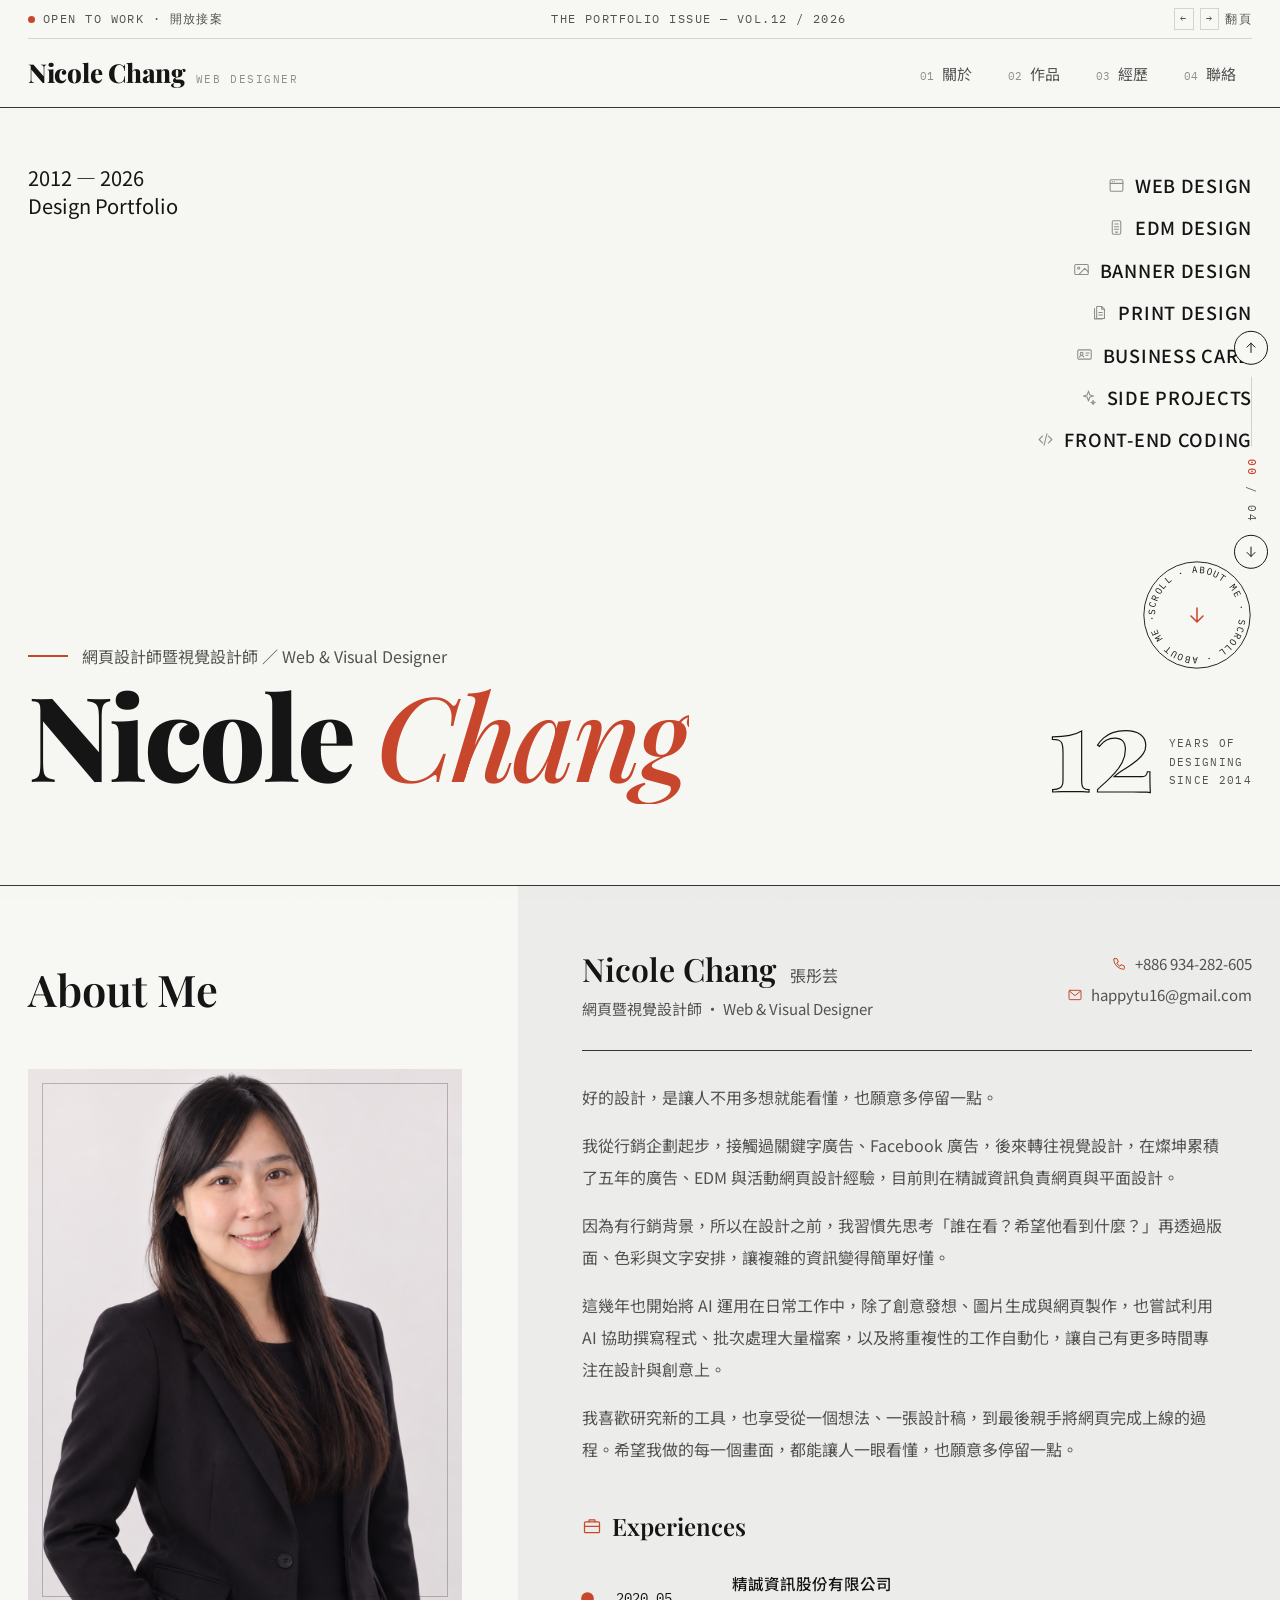
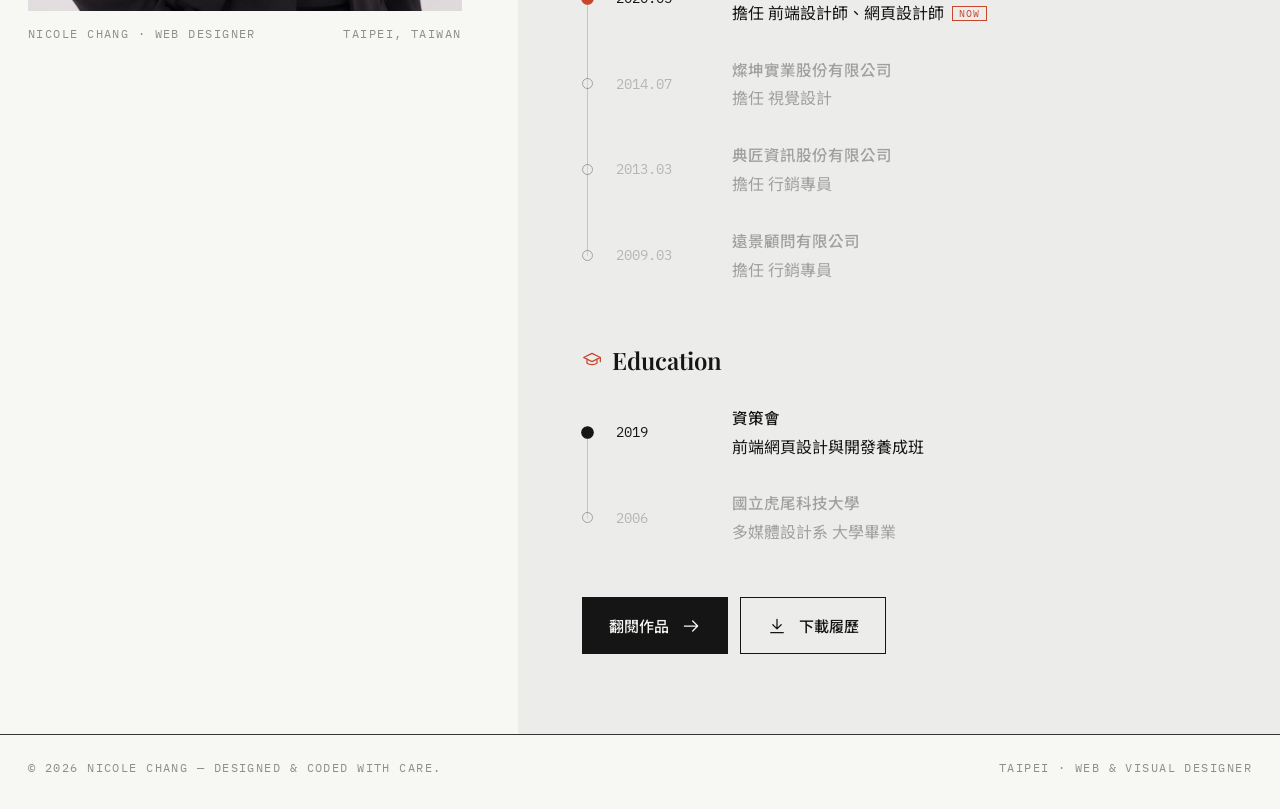
==== index.html @ eb426aa0 "新增露營用品與親子露營活動 Banner 系列（多尺寸展示） - 列表卡片並排展示兩個 970×250 代表排版 - 詳細頁依系列列出 970×250、640×360、300×250、320×50 G" ====
<!DOCTYPE html>
<html lang="zh-Hant">
<head>
<meta charset="UTF-8">
<script>
/* 在 LINE 內建瀏覽器開啟時，改用手機預設瀏覽器開啟 */
(function () {
  if (/\bLine\//i.test(navigator.userAgent) && !/[?&]openExternalBrowser=1/.test(location.search)) {
    var u = new URL(location.href);
    u.searchParams.set('openExternalBrowser', '1');
    location.replace(u.toString());
  }
})();
</script>
<meta name="viewport" content="width=device-width, initial-scale=1">
<title>Nicole Chang｜網頁設計師作品集</title>
<meta name="description" content="Nicole Chang 網頁設計師作品集：網站設計、一頁式 EDM、Banner 設計。">
<link rel="preconnect" href="https://fonts.googleapis.com">
<link rel="preconnect" href="https://fonts.gstatic.com" crossorigin>
<link href="https://fonts.googleapis.com/css2?family=Noto+Sans+TC:wght@300;400;500;700&family=Noto+Serif+TC:wght@400;600;900&family=Playfair+Display:ital,wght@0,600;0,800;1,500&family=IBM+Plex+Mono:wght@400;500&display=swap" rel="stylesheet">
<link rel="stylesheet" href="css/style.css">
</head>
<body class="guide-off"><!-- 導覽員暫時關閉：移除 guide-off 即可恢復 -->

<!-- ============ ICON SPRITE ============ -->
<svg width="0" height="0" style="position:absolute" aria-hidden="true">
  <symbol id="i-arrow" viewBox="0 0 24 24"><path d="M4 12h16M14 6l6 6-6 6"/></symbol>
  <symbol id="i-arrow-l" viewBox="0 0 24 24"><path d="M20 12H4M10 6l-6 6 6 6"/></symbol>
  <symbol id="i-arrow-ur" viewBox="0 0 24 24"><path d="M7 17L17 7M8 7h9v9"/></symbol>
  <symbol id="i-up" viewBox="0 0 24 24"><path d="M12 19V5M6 11l6-6 6 6"/></symbol>
  <symbol id="i-down" viewBox="0 0 24 24"><path d="M12 5v14M6 13l6 6 6-6"/></symbol>
  <symbol id="i-web" viewBox="0 0 24 24"><rect x="3" y="4" width="18" height="16" rx="1.5"/><path d="M3 9h18M6.5 6.5h.01M9 6.5h.01"/></symbol>
  <symbol id="i-edm" viewBox="0 0 24 24"><rect x="6" y="2.5" width="12" height="19" rx="2"/><path d="M9.5 7h5M9 11h6M9 14.5h6M10.5 18.5h3"/></symbol>
  <symbol id="i-banner" viewBox="0 0 24 24"><rect x="2.5" y="5" width="19" height="14" rx="1.5"/><circle cx="8" cy="10" r="1.6"/><path d="M21.5 15.5l-5-5-8 8.5"/></symbol>
  <symbol id="i-code" viewBox="0 0 24 24"><path d="M8 7l-5 5 5 5M16 7l5 5-5 5M14 4l-4 16"/></symbol>
  <symbol id="i-grid" viewBox="0 0 24 24"><rect x="3.5" y="3.5" width="7" height="7"/><rect x="13.5" y="3.5" width="7" height="7"/><rect x="3.5" y="13.5" width="7" height="7"/><rect x="13.5" y="13.5" width="7" height="7"/></symbol>
  <symbol id="i-chat" viewBox="0 0 24 24"><path d="M4 5h16v11H9l-5 4z"/><path d="M8 9.5h8M8 12.5h5"/></symbol>
  <symbol id="i-print" viewBox="0 0 24 24"><path d="M8 3.5h7l4 4v13H8z"/><path d="M15 3.5v4h4M11 12h5M11 15.5h5M5 6.5v14.5h11"/></symbol>
  <symbol id="i-layout" viewBox="0 0 24 24"><rect x="3.5" y="3.5" width="17" height="17"/><path d="M3.5 9h17M9.5 9v11.5"/></symbol>
  <symbol id="i-pen" viewBox="0 0 24 24"><path d="M12 20l7.5-7.5-8-8L4 12l-1 8z"/><path d="M3 21l6-6"/><circle cx="10.5" cy="13.5" r="1.5"/></symbol>
  <symbol id="i-launch" viewBox="0 0 24 24"><path d="M5 19l4-1 9.5-9.5a3 3 0 00-4-4L5 14z"/><path d="M13 6.5l4.5 4.5M5 14l5 5"/></symbol>
  <symbol id="i-mail" viewBox="0 0 24 24"><rect x="3" y="5" width="18" height="14" rx="1.5"/><path d="M3.5 6l8.5 7 8.5-7"/></symbol>
  <symbol id="i-phone" viewBox="0 0 24 24"><path d="M5 4h4l2 5-2.5 1.5a11 11 0 005 5L15 13l5 2v4a1 1 0 01-1 1A16 16 0 014 5a1 1 0 011-1z"/></symbol>
  <symbol id="i-link" viewBox="0 0 24 24"><path d="M10 14a4.5 4.5 0 006.4 0l3-3a4.5 4.5 0 00-6.4-6.4l-1 1"/><path d="M14 10a4.5 4.5 0 00-6.4 0l-3 3a4.5 4.5 0 006.4 6.4l1-1"/></symbol>
  <symbol id="i-download" viewBox="0 0 24 24"><path d="M12 4v11M7 10.5l5 5 5-5M4.5 20h15"/></symbol>
  <symbol id="i-copy" viewBox="0 0 24 24"><rect x="8.5" y="8.5" width="11.5" height="11.5" rx="1"/><path d="M15.5 8.5V4H4v11.5h4.5"/></symbol>
  <symbol id="i-cap" viewBox="0 0 24 24"><path d="M2 9l10-5 10 5-10 5z"/><path d="M6 11v5c3 2.2 9 2.2 12 0v-5M22 9v5"/></symbol>
  <symbol id="i-award" viewBox="0 0 24 24"><circle cx="12" cy="9" r="5.5"/><path d="M8.5 13.5L7 21l5-2.5 5 2.5-1.5-7.5"/></symbol>
  <symbol id="i-brief" viewBox="0 0 24 24"><rect x="3" y="7" width="18" height="13" rx="1.5"/><path d="M8.5 7V4.5h7V7M3 12.5h18"/></symbol>
  <symbol id="i-pin" viewBox="0 0 24 24"><path d="M12 21s-7-6.2-7-11.5a7 7 0 0114 0C19 14.8 12 21 12 21z"/><circle cx="12" cy="9.5" r="2.5"/></symbol>
  <symbol id="i-user" viewBox="0 0 24 24"><circle cx="12" cy="8" r="4"/><path d="M4 21c0-4.4 3.6-7 8-7s8 2.6 8 7"/></symbol>
  <symbol id="i-book" viewBox="0 0 24 24"><path d="M3 5.5c3-1.5 6-1.5 9 .5 3-2 6-2 9-.5V19c-3-1.5-6-1.5-9 .5-3-2-6-2-9-.5z"/><path d="M12 6v13.5"/></symbol>
  <symbol id="i-camera" viewBox="0 0 24 24"><path d="M3 8h4l2-3h6l2 3h4v11H3z"/><circle cx="12" cy="13" r="3.5"/></symbol>
  <symbol id="i-target" viewBox="0 0 24 24"><circle cx="12" cy="12" r="8.5"/><circle cx="12" cy="12" r="4.5"/><circle cx="12" cy="12" r=".8"/></symbol>
  <symbol id="i-chart" viewBox="0 0 24 24"><path d="M4 20h16M7 16v-4M11.5 16V8M16 16v-6.5M19.5 5l-4 3.5-3-2L7 10"/></symbol>
  <symbol id="i-clock" viewBox="0 0 24 24"><circle cx="12" cy="12" r="8.5"/><path d="M12 7.5V12l3 2"/></symbol>
  <symbol id="i-tool" viewBox="0 0 24 24"><path d="M14.5 6.5a4 4 0 005 5L13 18l-3-3 6.5-6.5zM10 15l-5.5 5.5M7.5 12.5l-3-3 2-2 3 3"/></symbol>
  <symbol id="i-sparkle" viewBox="0 0 24 24"><path d="M12 3l1.8 5.4L19 10l-5.2 1.6L12 17l-1.8-5.4L5 10l5.2-1.6zM18.5 16l.8 2.2 2.2.8-2.2.8-.8 2.2-.8-2.2-2.2-.8 2.2-.8z"/></symbol>
  <symbol id="i-flow" viewBox="0 0 24 24"><rect x="2.5" y="4" width="6" height="5" rx="1"/><rect x="15.5" y="4" width="6" height="5" rx="1"/><rect x="9" y="15" width="6" height="5" rx="1"/><path d="M8.5 6.5h7M18.5 9v3.5H12V15M5.5 9v3.5H12"/></symbol>
  <symbol id="i-menu" viewBox="0 0 24 24"><path d="M4 8h16M4 16h16"/></symbol>
  <symbol id="i-card" viewBox="0 0 24 24"><rect x="2.5" y="5.5" width="19" height="13" rx="1.5"/><circle cx="8" cy="11" r="2"/><path d="M5 15.5c.6-1.4 1.7-2 3-2s2.4.6 3 2M14 10h4.5M14 13h3"/></symbol>
  <symbol id="i-hand" viewBox="0 0 24 24"><path d="M18 11V10a2 2 0 00-4 0M14 10V9a2 2 0 00-4 0v1M10 9.5V4a2 2 0 00-4 0v10M18 11a2 2 0 114 0v3a8 8 0 01-8 8h-2c-2.8 0-4.5-.86-6-2.34l-3.6-3.6a2 2 0 012.83-2.82L7 15"/></symbol>
  <symbol id="i-close" viewBox="0 0 24 24"><path d="M6 6l12 12M18 6L6 18"/></symbol>
  <symbol id="i-check" viewBox="0 0 24 24"><path d="M5 12.5l4.5 4.5L19 7.5"/></symbol>
  <symbol id="i-home" viewBox="0 0 24 24"><path d="M4 11l8-6.5 8 6.5V20h-5.5v-5h-5v5H4z"/></symbol>
  <symbol id="i-people" viewBox="0 0 24 24"><circle cx="9" cy="8.5" r="3.5"/><path d="M2.5 20c0-3.6 2.9-6 6.5-6s6.5 2.4 6.5 6M15.5 5.2a3.5 3.5 0 010 6.6M17.5 14.3c2.3.6 4 2.6 4 5.7"/></symbol>
</svg>

<!-- ============ MASTHEAD ============ -->
<header class="mast">
  <div class="container">
    <div class="mast-top mono">
      <span class="status"><i></i>Open to work · 開放接案</span>
      <span class="hide-m">The Portfolio Issue — Vol.12 / 2026</span>
      <span class="kbd-hint hide-m"><kbd>←</kbd><kbd>→</kbd> 翻頁</span>
    </div>
    <div class="mast-main">
      <a href="#home" class="brand">Nicole Chang <small>WEB DESIGNER</small></a>
      <nav class="nav" id="nav">
        <a href="#about" data-p="about"><b>01</b>關於</a>
        <a href="#works" data-p="works"><b>02</b>作品</a>
        <a href="#experience" data-p="experience"><b>03</b>經歷</a>
        <a href="#contact" data-p="contact"><b>04</b>聯絡</a>
        <span class="bar" id="navBar"></span>
      </nav>
      <button class="menu-btn mono" id="menuBtn"><svg class="ic"><use href="#i-menu"/></svg>Menu</button>
    </div>
  </div>
</header>

<main>
<!-- ================= HOME / COVER ================= -->
<section class="page" data-page="home">
  <div class="container">
    <div class="hm-top">
      <div class="rv">
        <p class="hm-year">2012 — 2026<br>Design Portfolio</p>
      </div>
      <ul class="hm-disc rv">
        <li><a href="#works" data-filter="web"><svg class="ic"><use href="#i-web"/></svg>Web Design</a></li>
        <li><a href="#works" data-filter="edm"><svg class="ic"><use href="#i-edm"/></svg>EDM Design</a></li>
        <li><a href="#works" data-filter="banner"><svg class="ic"><use href="#i-banner"/></svg>Banner Design</a></li>
        <li><a href="#works" data-filter="print"><svg class="ic"><use href="#i-print"/></svg>Print Design</a></li>
        <li><a href="#works" data-filter="card"><svg class="ic"><use href="#i-card"/></svg>Business Card</a></li>
        <li><a href="#works" data-filter="other"><svg class="ic"><use href="#i-sparkle"/></svg>Side Projects</a></li>
        <li><a href="#works" data-filter="web"><svg class="ic"><use href="#i-code"/></svg>Front-end Coding</a></li>
      </ul>
    </div>

    <div class="hm-title hc-main">
      <div>
        <p class="hc-eye rv">網頁設計師暨視覺設計師 ／ Web &amp; Visual Designer</p>
        <h1 class="hc-name" aria-label="Nicole Chang"><span class="w"><span class="ch">N</span><span class="ch">i</span><span class="ch">c</span><span class="ch">o</span><span class="ch">l</span><span class="ch">e</span></span><span class="w"><em class="ch">Chang</em></span></h1>
      </div>
      <div class="hc-side">
        <div class="stamp hm-stamp" aria-hidden="true">
          <svg viewBox="0 0 120 120"><defs><path id="circ" d="M60 60m-46 0a46 46 0 1 1 92 0a46 46 0 1 1-92 0"/></defs>
            <circle cx="60" cy="60" r="58" fill="#f7f7f4" stroke="#151515" stroke-width="1"/>
            <text font-family="IBM Plex Mono" font-size="10.2" fill="#151515"><textPath href="#circ" textLength="288" lengthAdjust="spacing">SCROLL · ABOUT ME · SCROLL · ABOUT ME · </textPath></text></svg>
          <div class="core"><svg class="ic" style="width:24px;height:24px"><use href="#i-down"/></svg></div>
        </div>
        <div class="hc-num rv"><b>12</b><span>Years of<br>designing<br>since 2014</span></div>
      </div>
    </div>
  </div>

  <div class="hm-split">
    <div class="container hm-grid">
      <div class="hm-left">
        <h2 class="hm-h rv">About Me</h2>
        <figure class="hm-photo rv">
          <div class="portrait-frame">
            <img src="images/NicoleChang.png" alt="Nicole Chang 張彤芸 個人照">
          </div>
          <figcaption class="caption"><span class="mono">Nicole Chang · Web Designer</span><span class="mono">Taipei, Taiwan</span></figcaption>
        </figure>
      </div>

      <div class="hm-panel">
        <div class="hm-id rv">
          <div><h3>Nicole Chang <span>張彤芸</span></h3><p>網頁暨視覺設計師 · Web &amp; Visual Designer</p></div>
          <div class="hm-contact">
            <span><svg class="ic"><use href="#i-phone"/></svg>+886 934-282-605</span>
            <a href="mailto:happytu16@gmail.com?subject=%E3%80%90%E4%BD%9C%E5%93%81%E9%9B%86%E4%BE%86%E4%BF%A1%E3%80%91%E6%83%B3%E8%88%87%20Nicole%20%E8%81%8A%E8%81%8A%E5%90%88%E4%BD%9C%EF%BC%8F%E8%81%B7%E7%BC%BA%E6%A9%9F%E6%9C%83&body=Nicole%20%E6%82%A8%E5%A5%BD%EF%BC%9A%0A%0A%E6%88%91%E5%9C%A8%E6%82%A8%E7%9A%84%E4%BD%9C%E5%93%81%E9%9B%86%E7%B6%B2%E7%AB%99%E7%9C%8B%E5%88%B0%E6%82%A8%E7%9A%84%E4%BD%9C%E5%93%81%EF%BC%8C%E6%83%B3%E9%80%B2%E4%B8%80%E6%AD%A5%E8%88%87%E6%82%A8%E8%81%8A%E8%81%8A%E3%80%82%0A%0A%E3%83%BB%E5%85%AC%E5%8F%B8%EF%BC%8F%E5%96%AE%E4%BD%8D%EF%BC%9A%0A%E3%83%BB%E8%81%AF%E7%B5%A1%E4%BA%BA%EF%BC%9A%0A%E3%83%BB%E8%81%B7%E7%BC%BA%E6%88%96%E5%90%88%E4%BD%9C%E5%85%A7%E5%AE%B9%EF%BC%9A%0A%E3%83%BB%E6%96%B9%E4%BE%BF%E8%81%AF%E7%B9%AB%E7%9A%84%E6%99%82%E9%96%93%E8%88%87%E6%96%B9%E5%BC%8F%EF%BC%9A%0A%0A%E6%9C%9F%E5%BE%85%E6%82%A8%E7%9A%84%E5%9B%9E%E8%A6%86%EF%BC%8C%E8%AC%9D%E8%AC%9D%EF%BC%81"><svg class="ic"><use href="#i-mail"/></svg>happytu16@gmail.com</a>
          </div>
        </div>

        <div class="hm-intro rv">
          <p>好的設計，是讓人不用多想就能看懂，也願意多停留一點。</p>
          <p>我從行銷企劃起步，接觸過關鍵字廣告、Facebook 廣告，後來轉往視覺設計，在燦坤累積了五年的廣告、EDM 與活動網頁設計經驗，目前則在精誠資訊負責網頁與平面設計。</p>
          <p>因為有行銷背景，所以在設計之前，我習慣先思考「誰在看？希望他看到什麼？」再透過版面、色彩與文字安排，讓複雜的資訊變得簡單好懂。</p>
          <p>這幾年也開始將 AI 運用在日常工作中，除了創意發想、圖片生成與網頁製作，也嘗試利用 AI 協助撰寫程式、批次處理大量檔案，以及將重複性的工作自動化，讓自己有更多時間專注在設計與創意上。</p>
          <p>我喜歡研究新的工具，也享受從一個想法、一張設計稿，到最後親手將網頁完成上線的過程。希望我做的每一個畫面，都能讓人一眼看懂，也願意多停留一點。</p>
        </div>

        <div class="hm-exp rv">
          <h4><svg class="ic"><use href="#i-brief"/></svg>Experiences</h4>
          <div class="hm-tl"><i class="fill"></i>
          <a href="#experience" class="hm-row"><span class="dot now"></span><span class="y">2020.05</span><span><b>精誠資訊股份有限公司</b>擔任 前端設計師、網頁設計師<em class="nowtag">NOW</em></span><svg class="ic"><use href="#i-arrow"/></svg></a>
          <a href="#experience" class="hm-row"><span class="dot"></span><span class="y">2014.07</span><span><b>燦坤實業股份有限公司</b>擔任 視覺設計</span><svg class="ic"><use href="#i-arrow"/></svg></a>
          <a href="#experience" class="hm-row"><span class="dot"></span><span class="y">2013.03</span><span><b>典匠資訊股份有限公司</b>擔任 行銷專員</span><svg class="ic"><use href="#i-arrow"/></svg></a>
          <a href="#experience" class="hm-row"><span class="dot"></span><span class="y">2009.03</span><span><b>遠景顧問有限公司</b>擔任 行銷專員</span><svg class="ic"><use href="#i-arrow"/></svg></a>
        </div>
        </div>

        <div class="hm-exp rv">
          <h4><svg class="ic"><use href="#i-cap"/></svg>Education</h4>
          <div class="hm-tl"><i class="fill"></i>
          <a href="#experience" class="hm-row"><span class="dot"></span><span class="y">2019</span><span><b>資策會</b>前端網頁設計與開發養成班</span><svg class="ic"><use href="#i-arrow"/></svg></a>
          <a href="#experience" class="hm-row"><span class="dot"></span><span class="y">2006</span><span><b>國立虎尾科技大學</b>多媒體設計系 大學畢業</span><svg class="ic"><use href="#i-arrow"/></svg></a>
        </div>
        </div>

        <div class="cover-cta rv">
          <a href="#works" class="btn btn-dark">翻閱作品 <svg class="ic"><use href="#i-arrow"/></svg></a>
          <a class="btn btn-line" href="files/NicoleChang-Resume.pdf" download="NicoleChang-Resume.pdf"><svg class="ic"><use href="#i-download"/></svg>下載履歷</a>
          <button class="btn btn-line" data-guide="jd"><svg class="ic"><use href="#i-target"/></svg>貼上職缺，看適不適合</button>
        </div>
      </div>
    </div>
  </div>
</section>

<!-- ================= 02 ABOUT ================= -->
<section class="page" data-page="about">
  <div class="container">
    <div class="p-head rv">
      <div class="p-num">01</div>
      <h2 class="p-title"><small>About · 關於我</small>美感與邏輯，<br>缺一不可。</h2>
      <p class="p-desc">從平面美術、電商視覺到 B2B 網頁設計，我一直在練習同一件事：讓設計為目標服務。</p>
    </div>

    <div class="about-top">
      <blockquote class="pull rv">好的設計不只好看，更要讓使用者在三秒內看懂重點，並且願意按下那顆按鈕。<cite>— Nicole 的設計原則</cite></blockquote>
      <div class="cols rv">
        <p>我目前專注於 <strong>B2B 教育訓練產業</strong>的數位行銷設計，長期負責資安認證、AI 應用與開發者課程的形象網站、一頁式 EDM 與廣告素材。</p>
        <p>這類內容資訊量大、專有名詞多。我的強項是<strong>把複雜資訊梳理成有層次的版面</strong>，再用克制、有目的的互動效果，讓頁面同時有專業感，也好讀。</p>
        <p>我有資策會前端培訓的背景，能用 <strong>HTML／CSS／JavaScript</strong> 直接做出可上線的 RWD 頁面。和工程師溝通時，我知道哪些設計做得出來，也知道怎麼做才省時間。</p>
        <p>工作之外，我喜歡逛書店翻雜誌、研究排版，也持續學習 AI 輔助設計工具，讓產出更快、更穩定。</p>
      </div>
    </div>

    <!-- 數字介紹：暫時隱藏，有實際數字後拿掉 hidden 即可 -->
    <div class="stats rv" hidden>
      <div class="stat"><svg class="ic"><use href="#i-clock"/></svg><div class="num" data-count="12">0<sup>+</sup></div><p>年設計實戰經驗</p></div>
      <div class="stat"><svg class="ic"><use href="#i-web"/></svg><div class="num" data-count="120">0<sup>+</sup></div><p>網站與 EDM 上線專案</p></div>
      <div class="stat"><svg class="ic"><use href="#i-banner"/></svg><div class="num" data-count="800">0<sup>+</sup></div><p>廣告與社群 Banner</p></div>
      <div class="stat"><svg class="ic"><use href="#i-chart"/></svg><div class="num" data-count="35">0<sup>%</sup></div><p>EDM 改版平均點擊成長</p></div>
    </div>

    <div class="label mono rv">What I Do · 專長服務</div>
    <div class="svc-grid rv">
      <div class="svc"><div class="top"><span class="icbox"><svg class="ic"><use href="#i-web"/></svg></span><span class="mono" style="color:var(--ink-3)">01</span></div>
        <h3>網站設計</h3><p>企業形象網站、課程介紹頁、活動網站，兼顧品牌調性與使用體驗。</p><div class="tags">形象官網 / RWD / UI 規劃</div></div>
      <div class="svc"><div class="top"><span class="icbox"><svg class="ic"><use href="#i-edm"/></svg></span><span class="mono" style="color:var(--ink-3)">02</span></div>
        <h3>一頁式 EDM</h3><p>以轉換為目標的長版銷售頁，規劃資訊動線與 CTA，提升報名率。</p><div class="tags">Landing Page / 電子報 / A/B Test</div></div>
      <div class="svc"><div class="top"><span class="icbox"><svg class="ic"><use href="#i-banner"/></svg></span><span class="mono" style="color:var(--ink-3)">03</span></div>
        <h3>Banner 設計</h3><p>社群貼文、廣告投放、網站輪播，多尺寸延展仍保持視覺一致。</p><div class="tags">FB · IG / GDN / 多尺寸</div></div>
      <div class="svc"><div class="top"><span class="icbox"><svg class="ic"><use href="#i-code"/></svg></span><span class="mono" style="color:var(--ink-3)">04</span></div>
        <h3>前端切版與動效</h3><p>HTML／CSS／JS 切版，加入滾動動畫、SVG 動效等有目的的微互動。</p><div class="tags">HTML · CSS / JS / SVG</div></div>
    </div>

    <div class="sec">
      <div class="label mono rv">Workflow · 設計流程</div>
      <div class="process rv" id="process">
        <div class="step"><div class="dot"><svg class="ic"><use href="#i-chat"/></svg></div><span class="k">STEP 01</span><h4>需求訪談</h4><p>了解目標、受眾與 KPI，整理內容架構與素材清單。</p></div>
        <div class="step"><div class="dot"><svg class="ic"><use href="#i-layout"/></svg></div><span class="k">STEP 02</span><h4>架構與線稿</h4><p>規劃資訊層級與閱讀動線，以 Wireframe 確認方向。</p></div>
        <div class="step"><div class="dot"><svg class="ic"><use href="#i-pen"/></svg></div><span class="k">STEP 03</span><h4>視覺設計</h4><p>定義配色、字體與元件，完成高保真設計稿與動態提案。</p></div>
        <div class="step"><div class="dot"><svg class="ic"><use href="#i-launch"/></svg></div><span class="k">STEP 04</span><h4>切版上線</h4><p>RWD 切版與跨裝置測試，上線後追蹤成效、持續優化。</p></div>
      </div>
    </div>

    <a href="#works" class="next rv"><small class="mono">Next chapter <svg class="ic"><use href="#i-down"/></svg></small><div class="row"><b><span>02</span>精選作品</b><span class="circle"><svg class="ic"><use href="#i-arrow"/></svg></span></div></a>
  </div>
</section>

<!-- ================= 03 WORKS ================= -->
<section class="page" data-page="works">
  <div class="container">
    <div class="p-head rv">
      <div class="p-num">02</div>
      <h2 class="p-title"><small>Selected Works · 精選作品</small>每一頁，都有它要說的事。</h2>
      <p class="p-desc">點選作品查看專案背景、設計策略與成果。滑過縮圖可以預覽頁面捲動。</p>
    </div>
    <div class="filters rv" id="filters">
      <button class="on" data-f="all"><svg class="ic"><use href="#i-grid"/></svg>全部<sup></sup></button>
      <button data-f="web"><svg class="ic"><use href="#i-web"/></svg>網站設計<sup></sup></button>
      <button data-f="edm"><svg class="ic"><use href="#i-edm"/></svg>一頁式 EDM<sup></sup></button>
      <button data-f="banner"><svg class="ic"><use href="#i-banner"/></svg>Banner<sup></sup></button>
      <button data-f="print"><svg class="ic"><use href="#i-print"/></svg>平面設計<sup></sup></button>
      <button data-f="card"><svg class="ic"><use href="#i-card"/></svg>名片設計<sup></sup></button>
      <button data-f="ai"><svg class="ic"><use href="#i-flow"/></svg>AI 流程優化<sup></sup></button>
      <button data-f="other"><svg class="ic"><use href="#i-sparkle"/></svg>其他創作<sup></sup></button>
    </div>
    <div class="works" id="worksGrid"></div>
    <a href="#experience" class="next rv"><small class="mono">Next chapter <svg class="ic"><use href="#i-down"/></svg></small><div class="row"><b><span>03</span>經歷與技能</b><span class="circle"><svg class="ic"><use href="#i-arrow"/></svg></span></div></a>
  </div>
</section>

<!-- ================= WORK DETAIL ================= -->
<section class="page" data-page="work">
  <div class="container" id="detail"></div>
</section>

<!-- ================= 04 EXPERIENCE ================= -->
<section class="page" data-page="experience">
  <div class="container">
    <div class="p-head rv">
      <div class="p-num">03</div>
      <h2 class="p-title"><small>Experience · 經歷與技能</small>先懂行銷，再做設計。</h2>
      <p class="p-desc">從行銷企劃與視覺設計出發，累積網站設計、官網改版與前端維護經驗。除了把頁面做到上線，也持續處理網站功能、搜尋索引與弱掃修正，透過 AI 協作提升解題與維護效率。</p>
    </div>

    <div class="jobs">
      <article class="job rv">
        <div class="yr">2020<small>2020.05 — NOW</small></div>
        <div><h3>前端設計師、網頁設計師</h3><div class="co"><svg class="ic"><use href="#i-brief"/></svg>精誠資訊股份有限公司｜台北市松山區</div>
          <div class="tags"><span>官網改版</span><span>前端維護</span><span>弱掃修正</span><span>Search Console</span><span>AI 協作</span><span>視覺設計</span></div></div>
        <ul>
          <li>參與大型企業官網改版，將需求轉化為頁面設計、響應式切版與互動功能，配合測試與上線調整</li>
          <li>負責官網日常維護與前端問題排查，修正版面、互動與網站功能異常，持續改善使用體驗</li>
          <li>分析網站弱點掃描報告，針對前端函式庫與引用設定進行修正，統整共用資源，降低維護成本與已知資安風險</li>
          <li>運用 Google Search Console 追蹤檢索與索引問題，排查重新導向、canonical 與 robots 設定，修正後提交驗證，並維護 sitemap</li>
          <li>透過 AI 協作分析網站功能問題、撰寫與調整程式，並以人工測試驗證結果；將重複性維護工作整理為可重複執行的自動化流程</li>
          <li>製作資安認證、AI 應用等課程形象網站、一頁式 EDM、廣告 Banner 與印刷物，完成從視覺設計到前端切版上線的整合製作</li>
        </ul>
      </article>
      <article class="job rv">
        <div class="yr">2014<small>2014.07 — 2019.08</small></div>
        <div><h3>視覺設計</h3><div class="co"><svg class="ic"><use href="#i-brief"/></svg>燦坤實業股份有限公司｜台北市內湖區</div>
          <div class="tags"><span>廣告</span><span>EDM</span><span>活動網頁</span><span>團隊管理</span></div></div>
        <ul>
          <li>負責廣告與 EDM 設計</li>
          <li>規劃與設計一頁式活動網頁</li>
          <li>跨部門溝通，整合行銷與商品需求</li>
          <li>協助主管面試及管理新進設計人員</li>
        </ul>
      </article>
      <article class="job rv">
        <div class="yr">2013<small>2013.03 — 2014.03</small></div>
        <div><h3>行銷專員</h3><div class="co"><svg class="ic"><use href="#i-brief"/></svg>典匠資訊股份有限公司｜台北市大安區</div>
          <div class="tags"><span>網路商城</span><span>網站維護</span><span>行銷企劃</span></div></div>
        <ul>
          <li>網路商城管理、產品行銷規劃</li>
          <li>網站設計及管理維護</li>
          <li>活動企劃執行及後續成效追蹤</li>
          <li>參與 SBIR 專案，並負責設計文宣及一般行政事務</li>
        </ul>
      </article>
      <article class="job rv">
        <div class="yr">2009<small>2009.03 — 2012.09</small></div>
        <div><h3>行銷專員</h3><div class="co"><svg class="ic"><use href="#i-brief"/></svg>遠景顧問有限公司｜台北市中正區</div>
          <div class="tags"><span>廣告文案</span><span>EDM</span><span>影片剪輯</span><span>FB 廣告</span></div></div>
        <ul>
          <li>監控關鍵字成效、操作 Facebook 廣告</li>
          <li>聽取媒體簡報並負責溝通，與主管討論活動文宣</li>
          <li>設計 EDM 和手冊、剪輯影片</li>
          <li>維護網站及更新，提供客戶場地諮詢與服務</li>
        </ul>
      </article>
    </div>

    <div class="edu-grid sec">
      <div>
        <div class="label mono rv">Education · 學歷與進修</div>
        <div class="edu hl rv"><span class="icbox"><svg class="ic"><use href="#i-code"/></svg></span>
          <div><h4>資策會｜前端網頁設計與開發養成班</h4><div class="when">2019.09 — 2020.02</div>
          <p>系統學習 HTML5、CSS3、JavaScript、jQuery、RWD 與 Git，結訓專題完成一個完整的響應式電商網站。從此能把設計稿直接做成可上線的頁面。</p></div></div>
        <div class="edu rv"><span class="icbox"><svg class="ic"><use href="#i-cap"/></svg></span>
          <div><h4>國立虎尾科技大學｜多媒體設計系</h4><div class="when">2006.09 — 2008.06 · 大學畢業</div></div></div>
        <div class="edu rv"><span class="icbox"><svg class="ic"><use href="#i-award"/></svg></span>
          <div><h4>證照與持續學習</h4><div class="when">Certificates</div>
          <p>TQC 電腦繪圖概論與數位色彩配色。持續研究 AI 輔助設計工作流程。</p></div></div>
      </div>
      <div class="rv">
        <div class="label mono">Skills · 技能工具</div>
        <div id="skills"></div>
      </div>
    </div>

    <a href="#contact" class="next rv"><small class="mono">Next chapter <svg class="ic"><use href="#i-down"/></svg></small><div class="row"><b><span>04</span>聯絡合作</b><span class="circle"><svg class="ic"><use href="#i-arrow"/></svg></span></div></a>
  </div>
</section>

<!-- ================= 05 CONTACT ================= -->
<section class="page" data-page="contact">
  <div class="container">
    <div class="p-head rv">
      <div class="p-num">04</div>
      <h2 class="p-title"><small>Contact · 聯絡合作</small>下一頁，一起寫。</h2>
      <p class="p-desc">歡迎全職職缺、接案合作或設計交流，<br>通常 3 個工作天內回覆。</p>
    </div>
    <h3 class="contact-hero rv">有好的內容？<br>讓我把它設計得<em>更好看</em>。</h3>
    <div class="c-grid">
      <div class="rv">
        <div class="c-row"><span class="icbox"><svg class="ic"><use href="#i-mail"/></svg></span><div><small class="mono">Email</small><b>happytu16@gmail.com</b></div><a class="act" href="mailto:happytu16@gmail.com?subject=%E3%80%90%E4%BD%9C%E5%93%81%E9%9B%86%E4%BE%86%E4%BF%A1%E3%80%91%E6%83%B3%E8%88%87%20Nicole%20%E8%81%8A%E8%81%8A%E5%90%88%E4%BD%9C%EF%BC%8F%E8%81%B7%E7%BC%BA%E6%A9%9F%E6%9C%83&body=Nicole%20%E6%82%A8%E5%A5%BD%EF%BC%9A%0A%0A%E6%88%91%E5%9C%A8%E6%82%A8%E7%9A%84%E4%BD%9C%E5%93%81%E9%9B%86%E7%B6%B2%E7%AB%99%E7%9C%8B%E5%88%B0%E6%82%A8%E7%9A%84%E4%BD%9C%E5%93%81%EF%BC%8C%E6%83%B3%E9%80%B2%E4%B8%80%E6%AD%A5%E8%88%87%E6%82%A8%E8%81%8A%E8%81%8A%E3%80%82%0A%0A%E3%83%BB%E5%85%AC%E5%8F%B8%EF%BC%8F%E5%96%AE%E4%BD%8D%EF%BC%9A%0A%E3%83%BB%E8%81%AF%E7%B5%A1%E4%BA%BA%EF%BC%9A%0A%E3%83%BB%E8%81%B7%E7%BC%BA%E6%88%96%E5%90%88%E4%BD%9C%E5%85%A7%E5%AE%B9%EF%BC%9A%0A%E3%83%BB%E6%96%B9%E4%BE%BF%E8%81%AF%E7%B9%AB%E7%9A%84%E6%99%82%E9%96%93%E8%88%87%E6%96%B9%E5%BC%8F%EF%BC%9A%0A%0A%E6%9C%9F%E5%BE%85%E6%82%A8%E7%9A%84%E5%9B%9E%E8%A6%86%EF%BC%8C%E8%AC%9D%E8%AC%9D%EF%BC%81"><svg class="ic" style="width:15px;height:15px"><use href="#i-arrow-ur"/></svg>寫信</a></div>
        <div class="c-row"><span class="icbox"><svg class="ic"><use href="#i-phone"/></svg></span><div><small class="mono">Phone</small><b>+886 934-282-605</b></div></div>
        <div class="c-row"><span class="icbox"><svg class="ic"><use href="#i-pin"/></svg></span><div><small class="mono">Location</small><b>台北市 · 可遠端</b></div></div>
      </div>
      <aside class="note rv">
        <span class="mono" style="color:var(--accent)">Currently</span>
        <h3>目前開放的合作方式</h3>
        <p>對 B2B、教育、科技產業的品牌與行銷設計特別有興趣。</p>
        <ul>
          <li><svg class="ic"><use href="#i-check"/></svg>全職：網頁設計師／UI 設計師</li>
          <li><svg class="ic"><use href="#i-check"/></svg>接案：形象網站、一頁式 EDM</li>
          <li><svg class="ic"><use href="#i-check"/></svg>長期合作：Banner 與社群素材</li>
        </ul>
        <a class="btn" href="files/NicoleChang-Resume.pdf" download="NicoleChang-Resume.pdf"><svg class="ic"><use href="#i-download"/></svg>下載完整履歷 PDF</a>
      </aside>
    </div>
    <a href="#home" class="next rv"><small class="mono">Back to top <svg class="ic"><use href="#i-up"/></svg></small><div class="row"><b>回到首頁</b><span class="circle"><svg class="ic"><use href="#i-home"/></svg></span></div></a>
  </div>
</section>
</main>

<footer>
  <div class="container mono"><span>© 2026 Nicole Chang — Designed & coded with care.</span><span>Taipei · Web & Visual Designer</span></div>
</footer>

<div class="folio" aria-hidden="true">
  <button id="prevP" title="上一頁"><svg class="ic" style="width:16px;height:16px"><use href="#i-up"/></svg></button>
  <div class="track"><i id="folioBar"></i></div>
  <span class="count" id="folioCount"><b>00</b> / 04</span>
  <button id="nextP" title="下一頁"><svg class="ic" style="width:16px;height:16px"><use href="#i-down"/></svg></button>
</div>
<div class="curtain" id="curtain"><span></span><span></span><span></span><span></span><span></span></div>
<div class="curtain-label" id="curtainLabel"></div>
<div class="cursor" id="cursor"><span>看專案 <svg class="ic" style="width:14px;height:14px"><use href="#i-arrow-ur"/></svg></span></div>
<div class="toast" id="toast"></div>

<!-- ============ LIGHTBOX（Banner／平面／名片 放大展示） ============ -->
<div class="lb" id="lb" role="dialog" aria-modal="true" aria-label="作品放大檢視" hidden>
  <div class="lb-stage" id="lbStage"><img id="lbImg" alt=""></div>
  <button class="lb-x" id="lbX" aria-label="關閉"><svg class="ic"><use href="#i-close"/></svg></button>
  <button class="lb-nav prev" id="lbPrev" aria-label="上一件"><svg class="ic"><use href="#i-arrow-l"/></svg></button>
  <button class="lb-nav next" id="lbNext" aria-label="下一件"><svg class="ic"><use href="#i-arrow"/></svg></button>
  <div class="lb-cap"><div><b id="lbTitle"></b><small id="lbMeta"></small></div><span class="mono" id="lbCount"></span></div>
</div>

<!-- ============ GUIDE（預設問答導覽員：不連網、不需金鑰、零費用） ============ -->
<div class="g-tease" id="gTease"><button aria-label="關閉" id="gTeaseX">×</button>嗨！我是導覽員，想快速認識 Nicole 嗎？</div>
<button class="g-launch" id="gLaunch" aria-label="開啟導覽員"><span class="av">N</span><span>問問導覽員</span></button>
<div class="g-panel" id="gPanel" role="dialog" aria-label="作品集導覽員">
  <div class="g-head"><span class="av">N</span><div><b>作品集導覽員</b><small>GUIDE · 帶你快速認識 NICOLE</small></div>
    <button class="x" id="gClose" aria-label="關閉"><svg class="ic" style="width:16px;height:16px"><use href="#i-close"/></svg></button></div>
  <div class="g-body" id="gBody" aria-live="polite"></div>
  <div class="g-chips" id="gChips"></div>
  <form class="g-form" id="gForm"><textarea id="gInput" rows="1" placeholder="輸入問題，或貼上職缺內容…"></textarea>
    <button type="submit" aria-label="送出"><svg class="ic"><use href="#i-arrow"/></svg></button></form>
  <div class="g-note">回答為預先整理的內容，不會傳送任何資料到外部</div>
</div>


<script>
/* ============================================================
   作品資料：之後只要改這裡就會同步更新列表與內頁
   type: web | edm | banner　tone: ink | accent | stone
   有真實作品圖時，加上 img:"images/檔名.jpg" 就會取代示意圖
   ============================================================ */
/* Banner、平面、名片、其他創作：點擊直接放大圖片（燈箱），不進內頁 */
const LB_TYPES = ["banner","print","card","other"];
/* 燈箱類作品若有 sets（多尺寸系列），改為進入詳細頁，展示所有尺寸 */
const isLB = w => LB_TYPES.includes(w.type) && !w.sets;
const WORKS = [
  { type:"web", hidden:true, tone:"ink", title:"國際資安認證課程形象網站", year:"2025",
    client:"恆逸教育訓練中心", role:"視覺設計、切版、動態效果", tools:"Figma、HTML/CSS、JS、SVG",
    bg:"整合九大國際原廠資安認證的課程入口網站。目標族群是企業 IT 主管與資安人員，需要在大量認證資訊中，快速找到適合自己的學習路徑。",
    points:["深色主調搭配單一強調色，建立權威、可信賴的形象","設計認證地圖與篩選器，讓使用者依職能快速找到課程","數字計數與 SVG 徽章動畫，強化專業感"],
    result:[["+48%","課程頁點擊率"],["2.6 分鐘","平均停留時間"]] },
  /* ---- 案例研究：有 cs 欄位就會改用 Case Study 版型 ----
     ○○ 處請換成實際數字；shots 的 src 填入圖片路徑後，虛線提示框就會換成圖片 */
  { type:"ai", feature:true, tone:"ink", title:"用 AI 自動化流程，一次修正 3000+ 封 EDM 的資安弱點", year:"2026",
    client:"恆逸教育訓練中心", role:"問題分析、流程設計、AI 協作、品質驗證", tools:"AI 程式助理、資安弱點掃描、Git（請依實際工具修改）",
    bg:"EDM 資安弱掃後，需要更新 jQuery、Bootstrap 等程式元件並調整載入設定。我判斷根本原因是「多版本並存」，設計了 AI 批次改寫加人工把關的流程，約 10 天完成 3000+ 封 EDM 的函式庫統一與舊頁面整理（手動預估約 3 個月）。",
    points:["看出真正的問題是多版本並存，不只是版本號太舊","選擇 Bootstrap 4.6.2 + jQuery 3.8.0，兼顧安全與不跑版","AI 負責大量掃描與改寫，我負責規則、驗證與抽樣檢查"],
    result:[["3000+","封 EDM 完成修正"],["10 天","實際投入，手動預估約 3 個月"]],
    cs:{
      lead:"資安掃描報告指出全站有多個過期函式庫。我用 AI 協作，實際投入約 <em>10 天</em>，完成 <em>3000+ 封 EDM</em> 的函式庫統一與舊頁面清理，把多種並存的 jQuery、Bootstrap 版本統一成同一組。",
      kpi:[["3000+","封 EDM 完成修正"],["10 天","實際投入，手動預估約 3 個月"]],
      problem:[
        "這次 EDM 資安弱掃後，公司希望更新 EDM 使用的程式元件，例如 jQuery、Bootstrap，並調整網頁的載入設定，降低已知的資安風險。",
        "盤點後發現，網站裡同時存在多個版本的 jQuery 與 Bootstrap。原因很單純：每期 EDM 都是複製上一期的頁面來改，舊版函式庫就跟著一路沿用下來。",
        "另一個難處是數量：3000 多封 EDM 分散在不同年度，各自的活動、來源版本和素材都不一樣。所以我決定趁這次作業一併整理，只保留需要的內容，讓之後更好維護。"],
      manual:["約 3 個月","如果手動逐頁開檔、修改、檢查，3000+ 封 EDM 預估要花的時間"],
      decisions:[
        {k:"判斷 01",t:"真正要解決的是「多版本並存」",d:"只把版本號往上調，下一期 EDM 照樣複製舊頁面，問題還是會再出現。所以目標是全部統一成同一組版本，並且讓之後的頁面不再有機會引用舊版；也趁這次把分散的舊頁面和素材整理一輪，只留下需要的。"},
        {k:"判斷 02",t:"選 Bootstrap 4.6.2 + jQuery 3.8.0，而不是最新版",d:"Bootstrap 5 移除了 jQuery 依賴，class 名稱也有變動，直接升級會讓大量舊版面跑版。4.6.2 是 4.x 的最終維護版，跟既有版面最相容，搭配已修正已知漏洞的 jQuery 3.8.0，安全和穩定可以同時顧到。"},
        {k:"判斷 03",t:"AI 做量，人做判斷",d:"3000 多封信的重複性修改交給 AI 處理；改寫規則、例外判斷和最後的品質把關由我負責，避免自動化把錯誤也一起放大。"}],
      flow:[
        {t:"盤點檔案",who:"both",d:"AI 列出所有 EDM 頁面與引用的 jQuery／Bootstrap；我依年度、活動與素材，判斷哪些內容要保留。"},
        {t:"判斷版本",who:"both",d:"AI 統計各版本的分布，我依結果決定改寫規則和需要特別處理的例外。"},
        {t:"批次改寫",who:"ai",d:"依規則把引用統一換成 Bootstrap 4.6.2 + jQuery 3.8.0，並調整網頁的載入設定。"},
        {t:"自動驗證",who:"ai",d:"確認沒有頁面再引用舊版本，並比對修改前後的差異。"},
        {t:"抽樣檢查",who:"me",d:"依年份與版型抽樣，在瀏覽器實際打開檢查是否跑版、互動是否正常。"}],
      results:[["3000+","封 EDM 完成修正"],["1 組","統一的 jQuery＋Bootstrap 版本"],["10 天 vs 3 個月","實際投入 vs 手動預估（不含企劃審核期）"]],
      prevent:[
        {i:"i-link",t:"共用函式庫路徑",d:"所有 EDM 改為引用同一個共用路徑，以後升級只要改一個地方。"},
        {i:"i-layout",t:"標準 EDM 範本",d:"新的 EDM 從標準範本開始做，不再複製舊頁面，從源頭避免舊版本被帶進來。"},
        {i:"i-check",t:"上線前檢查清單",d:"把「函式庫版本」加入上線前檢查項目，每期 EDM 發送前都會確認一次。"}],
      shots:{
        problem:[{src:"",cap:"資安掃描報告",tip:"掃描報告中列出 jQuery／Bootstrap 弱點的畫面（請遮蔽網址與公司資訊）"},
                 {src:"",cap:"修正前的版本分布",tip:"長條圖：各版本 jQuery 各有幾封 EDM 在用，一眼看出「多版本並存」"}],
        flow:[{src:"",cap:"與 AI 協作的過程",tip:"和 AI 討論改寫規則、或 AI 回報掃描結果的對話截圖（挑一段最能看出你在下判斷的）",wide:true}],
        result:[{src:"",cap:"程式碼修改前後對照",tip:"git diff 截圖：舊的 script 引用被換成統一的共用路徑"},
                {src:"",cap:"複掃結果",tip:"修正後重新掃描、弱點清零的報告畫面"},
                {src:"",cap:"抽樣檢查畫面",tip:"同一封 EDM 修改前後的畫面並排，證明沒有跑版"}]
      }
    } },
  /* ---- 案例二、三：還沒有實際數字，先用 outcome（文字成果）代替 results／kpi；補上數字後可改回 kpi＋results ---- */
  { type:"web", tone:"ink", title:"Google Search Console 除錯與索引修復", year:"2026",
    client:"恆逸教育訓練中心", role:"Search Console 監控、問題排查、修正與驗證", tools:"Google Search Console",
    conv:{from:["索引錯誤","檢索錯誤","重新導向","canonical","robots"],to:["驗證修正","可被索引"],k:"FIXED",label:"Search Console 中的索引與檢索錯誤，經過修正後讓頁面可被索引"},
    cs:{
      lead:"官網在 Search Console 出現多個<em>索引與檢索錯誤</em>。我負責逐一判斷原因並修正，讓原本搜尋不到的課程頁面，<em>重新被 Google 收錄</em>。",
      problem:[
        "我是公司內負責 Search Console 監控與除錯的人。某段時間，報表中陸續出現多種索引與檢索錯誤。",
        "這些錯誤會讓課程頁面在 Google 上搜尋不到，直接影響潛在學員找到課程，也就是直接影響招生。"],
      decisions:[
        {k:"判斷 01",t:"先處理影響最多頁面的問題",d:"錯誤類型很多，一個一個照順序修會很慢。我先依錯誤類型整理成清單，從影響頁面數最多的類型開始處理，讓修正的效果最快出現。"},
        {k:"判斷 02",t:"先找到原因，再動手修",d:"同樣的錯誤訊息，背後的原因可能不一樣。先確認是網址、重新導向、canonical 標籤還是 robots 設定造成的，才不會修了這裡、又壞了那裡。"}],
      flowTitle:"我的做法",
      flow:[
        {t:"分類錯誤",who:"me",d:"依 Search Console 的錯誤類型整理清單，找出影響最多頁面的問題先處理。"},
        {t:"找出原因",who:"me",d:"逐一檢查網址、重新導向、canonical 標籤與 robots 設定，找出每一類錯誤的真正原因。"},
        {t:"修正",who:"me",d:"依查到的原因，對症修正網站設定與頁面內容。"},
        {t:"驗證",who:"me",d:"在 Search Console 按「驗證修正」，並用網址檢查工具確認頁面可被索引。"}],
      outcome:[
        {i:"i-check",t:"錯誤逐一修正並送出驗證",d:"每一類錯誤都找出原因、完成修正，並在 Search Console 送出「驗證修正」。"},
        {i:"i-chart",t:"有效索引頁數增加",d:"修正後，有效索引的頁數增加，原本搜尋不到的課程頁重新被 Google 收錄。"},
        {i:"i-target",t:"學員更容易找到課程",d:"課程頁能在搜尋結果中出現，潛在學員搜尋時就能找到對應的課程。"}]
    } },
  { type:"ai", tone:"ink", title:"用 AI 協作寫 Python，自動產生全站 sitemap", year:"2026",
    client:"恆逸教育訓練中心", role:"需求規劃、AI 協作開發、結果驗證", tools:"Python、AI 程式助理、Google Search Console",
    conv:{plain:true,from:["網站網址","收錄規則","排除規則","Python 程式"],to:["sitemap.xml","提交成功"],k:"OUTPUT",label:"整理網站網址並依規則過濾，由 Python 程式產出 sitemap.xml"},
    cs:{
      lead:"官網頁面多，卻沒有自動產生 sitemap 的機制。我和 AI 協作寫了一支 <em>Python 程式</em>，自動整理全站網址，產出 <em>sitemap.xml</em> 並提交到 Search Console。",
      problem:[
        "網站沒有可用的 sitemap。頁面數量多，手動整理網址容易漏掉，之後每次有新頁面也很難持續更新。",
        "沒有 sitemap，新上線的課程頁要更久才會被 Google 發現，學員也就更晚搜尋得到。"],
      decisions:[
        {k:"判斷 01",t:"先定規則，再寫程式",d:"動手之前，先決定哪些頁面要收、哪些要排除，例如測試頁、已下架的頁面。規則清楚了，程式產出的結果才會是對的。"},
        {k:"判斷 02",t:"AI 寫程式，我檢查結果",d:"程式交給 AI 產生，我負責描述需求、抽查輸出的網址。發現漏抓或多抓，就把問題回饋給 AI 調整，直到結果正確。"}],
      flowTitle:"我的做法",
      flow:[
        {t:"定需求",who:"me",d:"決定哪些頁面要收、哪些要排除，例如測試頁、已下架頁。"},
        {t:"AI 協作開發",who:"both",d:"把需求描述給 AI，產生 Python 程式，負責整理網站網址、過濾，並輸出 sitemap.xml。"},
        {t:"檢查與修正",who:"both",d:"我抽查輸出結果，找出漏抓或多抓的網址，再請 AI 調整程式。"},
        {t:"提交",who:"me",d:"上傳 sitemap.xml，到 Search Console 提交，並確認狀態為「成功」。"}],
      outcome:[
        {i:"i-check",t:"sitemap 提交成功",d:"sitemap.xml 已上傳並提交到 Search Console，狀態顯示「成功」。"},
        {i:"i-code",t:"網址自動整理，不再靠手動",d:"由程式依規則整理全站網址，避免漏頁；之後有新頁面，重新執行程式就能更新。"},
        {i:"i-target",t:"新課程頁更快被找到",d:"有了 sitemap，新上線的課程頁更容易被 Google 發現。"}]
    } },
  { type:"web", feature:true, tone:"ink", title:"EC-Council 認證職涯地圖互動網頁", year:"2025",
    shots:{desktop:"images/ec-council-roadmap-desktop.jpg", mobile:"images/ec-council-roadmap-mobile.jpg"},
    demo:{dir:"images/ec-council-steps/step-", alt:"EC-Council 認證職涯地圖篩選畫面",
      steps:[["預設狀態","五個階段、30 多張認證全部列出，讀者先看到完整的認證版圖。"],
             ["選擇職務","點選「Security Architect」，這個職務需要的認證立刻以紅色標示，其餘淡出。"],
             ["切換職務","改選「DevSecOps Engineer」，推薦路線即時更新，不用重新整理頁面。"],
             ["跨階段路線","選「Malware Analyst」時，標示的認證橫跨入門到專精，看得出完整的進修順序。"],
             ["完全隱藏","右上角切換成「完全隱藏」，沒用到的認證直接收起，只留下自己的路線。"]]},
    client:"恆逸教育訓練中心", role:"資訊架構、介面設計、前端切版、互動功能", tools:"HTML、CSS、JavaScript",
    bg:"EC-Council 有 30 多張資安認證，原廠的認證路線圖是一張資訊密集的靜態大圖，讀者很難找到「我該考哪一張」。這個頁面把路線圖重新設計成可以操作的儀表板：選擇自己的職務或想走的職涯方向，對應的認證就會即時標示出來，從「看懂一張圖」變成「找到自己的路線」。",
    points:["篩選面板提供兩種入口：「職務角色」適合已經在資安領域工作的人，「職涯方向」適合還在探索方向的人","認證依 Foundational、Entry、Core、Specialisations、Executive 五個階段分欄，由左到右就是進修順序，選擇後的紅色卡片連起來就是一條學習路線","未選用的認證提供兩種顯示模式：「半透明淡出」保留全貌、方便比較，「完全隱藏」只留下自己的路線，讓讀者依需求切換","「重設所有篩選」放在面板右上角，隨時回到完整版圖重新探索","深藍底搭配原廠紅色，延續品牌識別，被選中的卡片用整塊紅色而不只是外框，在深色背景上一眼就能辨識","手機版把篩選改成下拉選單，五個階段改為由上到下排列，操作邏輯與電腦版一致"],
    result:[["30+","認證即時篩選"],["2 種","未選用認證顯示模式"]] },
  { type:"edm", tone:"accent", title:"企業網路靶場 Cyber Range 實機攻防演練課程 EDM", year:"2025",
    shots:{desktop:"images/cyber-range-desktop.jpg", mobile:"images/cyber-range-mobile.jpg"},
    client:"恆逸教育訓練中心", role:"主視覺選圖與合成、文案架構、版面設計、切版", tools:"Photoshop、HTML、CSS",
    bg:"與國際資安原廠合作、全台獨家的網路靶場實機攻防課程 EDM。讀者是資安工程師與企業資安主管，頁面要傳達「真槍實彈」的實戰感，並在一頁內說清楚靶場規模、課程特色、講師背景、四階段課程內容與優惠方案。",
    points:["主視覺以騎士在火光中出陣的畫面，呼應「資安人的決戰時刻」，圖像與文案講同一件事","全頁以暗色調搭配橘紅火光延伸，跳脫一般課程 EDM 的明亮風格，營造攻防演練的緊張感","靶場規模以「500 台靶機、40 個 chain、130 種手法」三組大數字呈現，讓讀者一眼抓到重點","四階段課程以圖卡時間軸排列，從靶場介紹到實戰演練循序呈現","手機版改為單欄，數據、圖卡與報名按鈕依閱讀順序重新排列"],
    result:[["4 階段","課程內容視覺化"],["2 版","電腦／手機 RWD"]] },
  { type:"banner", tone:"ink", title:"資安月活動 Banner 系列", year:"2025", label:"CYBER\nSECURITY\nMONTH", small:"早鳥 85 折",
    client:"恆逸教育訓練中心", role:"主視覺設計、多尺寸延展", tools:"Photoshop、Illustrator",
    bg:"年度資安月活動的主視覺與廣告素材，涵蓋 FB、IG、GDN 與官網輪播共 20 多種尺寸。",
    points:["建立可延展的版型網格，確保多尺寸視覺一致","以網格線與大字標題營造科技感","主訊息控制在 8 字內，提升廣告辨識度"],
    result:[["24 款","尺寸延展"],["1.8%","廣告點擊率"]] },
  { type:"edm", tone:"accent", title:"Aruba 原廠授權認證課程促銷 EDM", year:"2023",
    shots:{desktop:"images/aruba-desktop.jpg", mobile:"images/aruba-mobile.jpg"},
    client:"恆逸教育訓練中心", role:"文案架構、視覺設計、插圖編排、切版", tools:"Illustrator、Photoshop、HTML Email",
    bg:"企業無線網路品牌 Aruba 的原廠授權認證課程限時促銷 EDM。讀者是網路工程師，要在一封信裡說清楚「優惠價、總複習、送考試」三重優惠，並讓讀者快速比較兩門認證課程的價格。",
    points:["主標以「原廠獨家，限時 3 重送」搭配三顆圓形標籤，優惠內容一眼看懂","以品牌橘為主色，搭配漫畫風人物與放射線背景，營造促銷的熱鬧氣氛","「Aruba 就 ba 氣」標語結合品牌名稱與口語，讓技術課程更有親切感","三重優惠以「好康 1、2、3」編號依序展開，原價刪除線對比優惠價，降低比較成本","課程卡片與「線上洽詢課程」按鈕放在信件底部，讀完優惠後直接行動"],
    result:[["3 重","優惠資訊層級"],["2 版","電腦／手機版"]] },
  { type:"edm", tone:"ink", title:"辦公室 AI 技能升級課程 EDM", year:"2026",
    shots:{desktop:"images/office-ai-desktop.jpg", mobile:"images/office-ai-mobile.jpg"},
    client:"恆逸教育訓練中心", role:"文案架構、視覺設計、插圖、切版、互動設計", tools:"HTML、CSS、JavaScript、SVG",
    bg:"AI 辦公室生產力系列課程的一頁式 EDM。讀者是每天被報表、會議、簡報追著跑的上班族，頁面以「技能圖鑑」為主題，引導讀者依職能找到真正用得上的 AI 工作術。",
    points:["主標用提問切入：「你的工作，還能怎麼用 AI 升級？」，搭配技能圖鑑插圖與 Lv UP 徽章","Step 1 選擇職能：數據財會、行政專案、行銷設計三張角色卡片，點選後顯示對應痛點與核心工具","Step 2 分級課表：依 Lv.1～Lv.3 分級呈現課程，讀者能看出自己該從哪一階開始","Step 3 實戰場景：以 Excel 數據清理、PowerPoint Copilot 等實際操作畫面說明學完能做什麼","藍色手帳與方格紙風格，降低 AI 課程的距離感；手機版改為單欄，報名表單完整保留"],
    result:[["3 種","職能路徑"],["2 版","電腦／手機 RWD"]] },
  { type:"edm", tone:"accent", title:"Figma 專業 UI 設計實作課程 EDM", year:"2025",
    shots:{desktop:"images/figma-ui-desktop.jpg", mobile:"images/figma-ui-mobile.jpg"},
    client:"恆逸教育訓練中心", role:"文案架構、視覺設計、插圖編排、切版", tools:"Illustrator、Photoshop、HTML、CSS",
    bg:"Figma 專業 UI 設計實作課程的一頁式 EDM。讀者是想入門 UI 設計的新手、視覺設計師、網頁設計師、程式設計師與網站／APP 企劃，頁面要說清楚「為什麼選 Figma」、不同角色怎麼用 Figma，以及課程能學到什麼。",
    points:["主標以「想學 UI 設計？！從業界首選的 Figma 開始」提問切入，搭配游標、色票、貝茲曲線等設計工具圖示，一看就知道是 UI 課程","以粗黑外框、亮色塊與手繪插圖的普普風格，降低設計軟體課程的距離感","「為什麼選 Figma」整理市占率與 AI 新功能三大重點，「適合對象」以五張角色標籤讓讀者快速對號入座","四格漫畫說明 UI/UX 設計師、PM 與客戶如何透過 Figma 協作，再以角色案例搭配操作截圖與示範影片，說明各自解決的問題","課程規劃以「6 大章節、23+ 個單元、21 小時」三組大數字開場，各章節用編號卡片搭配截圖與影片展開","學員心得與「其他相關文章」、索取課程資訊表單放在頁尾，讀完後直接行動；手機版改為單欄，依閱讀順序重新排列"],
    result:[["23+","課程單元圖卡化"],["2 版","電腦／手機 RWD"]] },
  { hidden:true, type:"edm", tone:"ink", title:"AI × Excel 五階段課程 EDM", year:"2026",
    client:"恆逸教育訓練中心", role:"文案修飾、視覺設計、切版", tools:"Figma、HTML/CSS、SVG",
    bg:"從 Excel 基礎到 VBA 自動化的五階段 AI 課程，要讓上班族一眼看懂「我該從哪一階開始」。",
    points:["活潑插圖降低學習門檻","五階段以階梯式動態路徑呈現學習進程","每個階段搭配「學完你可以⋯」的成果描述"],
    result:[["+27%","報名轉換率"],["5 階","學習路徑視覺化"]] },
  { type:"banner", tone:"accent", title:"年終課程優惠廣告 Banner", year:"2025", label:"年終\n充電季", small:"全課程 8 折起",
    client:"恆逸教育訓練中心", role:"視覺設計", tools:"Photoshop、Illustrator、Midjourney",
    bg:"年終促銷檔期的廣告素材，主打輕鬆、溫暖的進修氛圍，吸引一般上班族。",
    points:["大字標題搭配留白，在動態牆上快速被看見","用 AI 生成素材加速製作，再手工精修","另製作動態版本供 IG Reels 使用"],
    result:[["2.3%","廣告點擊率"],["-35%","單次點擊成本"]] },
  { hidden:true, type:"web", tone:"ink", title:"Claude Code 開發者學習路徑網站", year:"2026",
    client:"恆逸教育訓練中心", role:"概念設計、切版、動態效果", tools:"Figma、HTML/CSS、JS",
    bg:"為開發者與企業規劃的三階段 AI 程式開發學習路徑介紹頁，風格貼近開發者熟悉的終端機介面。",
    points:["終端機與 git diff 視覺隱喻，貼近工程師語境","打字機動畫呈現指令操作過程","三階段路徑以時間軸卡片清楚區分對象"],
    result:[["+55%","頁面分享數"],["3 階段","學習路徑"]] },
  { hidden:true, type:"edm", tone:"stone", title:"企業包班方案電子報", year:"2024",
    client:"恆逸教育訓練中心", role:"版型設計、切版", tools:"Figma、HTML Email",
    bg:"寄送給企業 HR 與主管的包班方案電子報，需要在 Outlook、Gmail 等各大郵件軟體正常顯示。",
    points:["表格式切版，確保 Outlook 正常顯示","以客戶案例與數據建立信任","單一明確的 CTA，引導預約諮詢"],
    result:[["+21%","諮詢表單數"],["99%","郵件軟體相容"]] },
  { type:"banner", tone:"stone", title:"新課上架社群貼文模板", year:"2024", label:"NEW\nCOURSE", small:"立即報名",
    client:"恆逸教育訓練中心", role:"模板系統設計", tools:"Figma、Canva",
    bg:"為行銷團隊設計可重複使用的社群貼文模板，讓非設計人員也能快速產出一致的視覺。",
    points:["建立 6 種版型，因應不同資訊量","色彩依課程類別對應","提供 Canva 模板與使用規範"],
    result:[["6 款","模板版型"],["-60%","製作時間"]] },
  { type:"banner", tone:"accent", title:"露營用品與親子露營活動 Banner 系列", year:"2019",
    cover:["images/camping/d-970x250.jpg","images/camping/b-970x250.jpg"],
    sets:[
      {name:"A · 韓國自動快速帳（商品銷售）",files:["images/camping/d-970x250.jpg","images/camping/d-640x360.jpg","images/camping/d-300x250.jpg","images/camping/d-320x50.gif"]},
      {name:"B · 親子露營活動（痛點訴求）",files:["images/camping/b-970x250.jpg","images/camping/b-640x360.jpg","images/camping/b-300x250.jpg","images/camping/b-320x50.gif"]},
      {name:"C · 親子露營活動（KOL 揪團）",files:["images/camping/c-640x360.jpg","images/camping/c-300x250.jpg","images/camping/c-320x50.gif"]}],
    client:"露營用品與親子露營活動", role:"廣告文案、主視覺設計、多尺寸延展、GIF 動畫", tools:"Photoshop",
    bg:"露營主題的數位廣告素材，一組推廣韓國自動快速帳商品，兩組招募南澳親子露營活動。每組都要延展成 970×250、640×360、300×250 與 320×50 等常見版位，在不同大小的版面裡維持同樣的主訊息與辨識度。",
    points:["快速帳以「1 秒速開」大字斜體搭配速度感，直接點出商品最大賣點，再用綠色標籤條補充「5~6 人、2 門 2 窗、防水透氣」等規格","親子露營 B 版用「週末人擠人，帶孩子去哪放電？」等提問切入家長痛點，標題字以彩色描邊做出童趣感","親子露營 C 版以橘紅圓形徽章與擴音器圖示強調「KOL 揪團」，搭配山景與帳篷照片營造放空的氛圍","大尺寸保留完整文案與情境照片，小尺寸只留主標與按鈕，依版位重新排列而不是等比縮小","320×50 手機橫幅製作成 GIF，輪播 2～3 個畫面，在極小版位中分段傳達主標與行動按鈕"],
    result:[["3 組","廣告主題"],["11 張","多尺寸延展"]] },
  { type:"print", tone:"accent", title:"課程溫度計活動 DM", year:"2024", img:"images/thermometer-flyer.jpg",
    client:"恆逸教育訓練中心", role:"活動視覺、標題字設計、資訊圖表、排版", tools:"Illustrator、Photoshop",
    bg:"公開近三年各類課程修課人次排行的雙面 A4 活動 DM，同時搭配分享抽課程禮券活動。要讓讀者一眼看懂「哪些課程最熱門」，並清楚知道參加活動的步驟。",
    points:["以「溫度計」為主題，把課程排行做成溫度計圖表，第 1～3 名以紅、橘、黃呈現熱度","標題字特別設計：「溫」字加上太陽、「計」字延伸成溫度計，主題一眼就懂","正面以電腦版／手機版兩條步驟圖示說明活動流程，降低參加門檻","背面依資安、虛擬化、雲端等七大類別整理排行，雙欄排列方便快速瀏覽","粉紅搭配黃色營造輕鬆活潑的氛圍，與一般技術課程的嚴肅印象做出區隔"],
    result:[["7 大類","課程排行資訊圖表"],["雙面","A4 印刷 DM"]] },
  { type:"print", tone:"ink", title:"資安小白入門指南 雜誌跨頁廣告", year:"2023", img:"images/security-guide-spread.jpg",
    client:"恆逸教育訓練中心", role:"跨頁版面設計、主視覺插畫編排、文案排版", tools:"Illustrator、Photoshop",
    bg:"刊登在雜誌上的雙頁跨頁廣告，對象是想踏入資安領域、卻不知道該從哪門課開始的新手。要在兩頁內介紹五門入門資安認證課程，並幫讀者判斷哪一門最適合自己。",
    points:["跨頁上方以等角（isometric）電路板插畫串連兩頁，Security+ → CCT → CND → SSCP → NSPA 的線路就是五門課的進階路徑","左頁以五張課程卡片並排，用星等標示難度，讓讀者一眼比較","每門課以「適合族群」開頭，讀者先找到自己的背景，再看課程內容","墨綠搭配螢光綠線條營造科技感，標題列用珊瑚橘做跳色，引導閱讀動線","左上角放置 QR Code，讓讀者從紙本直接連到線上索取課程優惠"],
    result:[["5 門","課程學習路徑"],["跨頁","雜誌廣告"]] },
  { type:"print", tone:"ink", title:"OSCP 滲透測試認證 雜誌半頁廣告", year:"2023", img:"images/oscp-magazine-ad.jpg",
    client:"恆逸教育訓練中心", role:"廣告版面設計、主視覺合成、文案排版", tools:"Photoshop、Illustrator",
    bg:"刊登於 iThome 的 OSCP 滲透測試認證課程半頁廣告。讀者是資安工程師與想往紅隊發展的技術人員，要在半頁內傳達這張認證的高難度與實戰價值，並清楚列出開班日期與報名優惠。",
    points:["主視覺以手持平板搭配勾選圖示與資安符號的科技光點，呼應「通過認證」的意象","全版黑灰色調搭配原廠紅色斜切色塊，營造攻防實戰的緊張感，也延續 Offensive Security 的品牌色","主標「最具挑戰性的滲透測試認證」以大字加入驚嘆號與小蟲圖示，強調難度並帶出資安主題","開班日期以紅色標題列獨立呈現，下方白底清單列出「含認證考試」與「送 120 天實機演練環境」兩項優惠","右上角放置 QR Code 與「索取課程資訊」，讓讀者從紙本直接連到線上"],
    result:[["半頁","雜誌廣告"],["2 項","報名優惠"]] },
  { type:"print", tone:"accent", title:"AWS 雲端課程促銷雜誌廣告", year:"2022", img:"images/aws-magazine-ad.jpg",
    client:"恆逸教育訓練中心", role:"廣告版面設計、主視覺概念、文案排版", tools:"Illustrator、Photoshop",
    bg:"刊登於科技媒體的 AWS 雲端課程限時優惠廣告。優惠規則是「基礎＋進階」課程自由搭配，同時要列出近兩個月的開班課程與日期，資訊量大，必須讓讀者快速看懂怎麼報名最划算。",
    points:["以刀叉與餐盤為主視覺，呼應「基礎＋進階 任你自由配」的點餐概念，把課程組合變成一份套餐","墨綠與橘紅斜切的背景分別對應「基礎」與「進階」兩類課程，顏色貫穿標籤與課程清單","左上角「1+1=?」紅色圓章製造好奇心，引導讀者往下看優惠內容","兩種優惠以「好康 1、好康 2」並排卡片呈現，組合方式用色塊公式表示，一眼看懂差異","課程清單依基礎／進階分欄，課程名稱與開班日期用不同字重區分，方便快速查找"],
    result:[["2 種","優惠組合"],["9 門","課程開班資訊"]] },
  { hidden:true, type:"card", tone:"accent", title:"蔬食餐廳名片設計", year:"2023", img:"images/card-vegetarian-restaurants.jpg",
    client:"起緣蔬食、蓮荷蔬食", role:"名片設計（電話、地址與 QR Code 為示意資料）", tools:"Illustrator" },
  { type:"card", tone:"ink", title:"旭呈資訊 企業名片設計", year:"2023", img:"images/card-it-company.jpg",
    client:"旭呈資訊", role:"名片設計（姓名與聯絡資訊已做隱私處理）", tools:"Illustrator" },
  { type:"other", tone:"accent", title:"LINE 官方帳號圖文選單設計", year:"2023", img:"images/line-richmenu.jpg",
    client:"餐飲品牌", role:"圖文選單設計、圖示繪製", tools:"Illustrator" },
  { type:"card", tone:"ink", title:"個人品牌名片設計", year:"2026", name:"Nicole Chang", job:"Web Designer", mark:"N",
    client:"個人品牌", role:"品牌識別、名片設計", tools:"Illustrator、Photoshop",
    bg:"為自己設計的個人名片，要和作品集網站維持一致的視覺語言，讓對方拿到名片時就能聯想到網站。",
    points:["沿用作品集的黑、白、朱紅三色，建立一致的個人識別","正面只放名字與職稱，背面放聯絡方式與作品集 QR Code","選用有紙紋的厚磅紙，搭配局部燙印增加質感"],
    result:[["2 面","正反面設計"],["1 套","識別延伸至網站"]] },
  { type:"card", tone:"stone", title:"教育訓練中心講師名片系統", year:"2024", name:"○○ 講師", job:"Senior Instructor", mark:"T",
    client:"恆逸教育訓練中心", role:"名片版型系統設計", tools:"Illustrator、InDesign",
    bg:"為數十位講師與業務人員規劃統一的名片版型，需要容納中英文職稱、多組證照標章，同時保持版面整齊。",
    points:["建立固定網格，職稱與證照數量不同也能維持一致","中英文雙面設計，方便國際廠商交流","提供可直接替換資料的印刷檔範本"],
    result:[["40+","人員套用"],["1 天","新人名片完稿時間"]] },
  { type:"card", tone:"accent", title:"咖啡品牌名片與集點卡", year:"2023", name:"○○ Coffee", job:"Roastery & Bar", mark:"C",
    client:"○○咖啡（接案）", role:"名片與集點卡設計", tools:"Illustrator",
    bg:"為獨立咖啡店設計名片與集點卡，希望在小小的卡片上傳達溫暖、手作的品牌個性。",
    points:["以品牌主色搭配手繪線條插圖","集點卡兼具名片功能，背面印上店家資訊","選用再生紙，呼應品牌的環保理念"],
    result:[["2 款","卡片設計"],["+30%","回訪集點率"]] },
  { hidden:true, type:"other", kind:"sticker", tone:"accent", title:"原創 LINE 貼圖：○○日常", year:"2025",
    client:"個人創作", role:"角色設計、插畫、上架", tools:"Procreate、Illustrator",
    bg:"下班後的個人創作。以自己養的貓為原型設計角色，畫成一組 24 張日常用語貼圖，並完成 LINE 貼圖小舖上架。",
    points:["角色造型簡化成好辨識的幾何形狀，縮小也看得清楚","每張貼圖控制在一個情緒、一句話，聊天時一眼就懂","從草稿、上色到符合平台規格的輸出，全程獨立完成"],
    result:[["24 張","貼圖一組"],["○○ 次","累計下載（請填入）"]] },
  { hidden:true, type:"other", kind:"type", tone:"ink", title:"中文字體排版練習", year:"2024",
    client:"個人創作", role:"字體設計、版面編排", tools:"Illustrator、InDesign",
    bg:"每週一張的排版練習，挑一句喜歡的句子，嘗試不同的字體搭配與版面結構，累積對中文排版的手感。",
    points:["練習中英文混排的字重與基線對齊","用大量留白和網格，嘗試雜誌式的版面節奏","部分練習延伸成作品集網站的標題設計"],
    result:[["52 張","一年練習量"],["3 種","延伸應用到正式作品"]] },
  { hidden:true, type:"other", kind:"photo", tone:"stone", title:"旅行攝影與 Vlog 封面", year:"2026",
    client:"個人創作", role:"攝影、剪輯、封面設計", tools:"DJI Osmo Action、Lightroom、Premiere",
    bg:"旅行時拍攝的照片與短片，並為每支影片設計統一風格的封面，練習用影像說故事。",
    points:["統一的調色風格，讓一系列照片看起來是同一本相簿","封面標題固定在相同位置，形成可辨識的系列感","從拍攝、剪輯到封面設計一手包辦"],
    result:[["○○ 支","Vlog 作品（請填入）"],["1 套","封面版型系統"]] }
].filter(w=>!w.hidden&&!(LB_TYPES.includes(w.type)&&!w.img&&!w.sets)); /* hidden:true 的作品不顯示；燈箱類作品沒有實際圖片（img）也先不顯示，補上圖片即會出現 */
const CAT = { web:["網站設計","i-web"], edm:["一頁式 EDM","i-edm"], banner:["Banner 設計","i-banner"], print:["平面設計","i-print"], card:["名片設計","i-card"], ai:["AI 流程優化","i-flow"], other:["其他創作","i-sparkle"] };
const TONE = { ink:["#151515","#f7f7f4"], accent:["#c8462c","#f7f7f4"], stone:["#d6d6d2","#151515"] };
const PAGES = ["home","about","works","experience","contact"];
const PAGE_NAME = { home:"首頁", about:"關於", works:"作品", experience:"經歷", contact:"聯絡", work:"作品" };
const ic = (id,s="") => `<svg class="ic" ${s?`style="${s}"`:""}><use href="#${id}"/></svg>`;
const pad = n => String(n).padStart(2,"0");

function mockup(w){
  /* 多尺寸 Banner：列表卡片並排展示兩個代表排版 */
  if(w.cover)return `<div class="mk bn-cover">${w.cover.map((s,k)=>`<img class="c${k}" src="${s}" alt="${w.title}" loading="lazy" decoding="async">`).join("")}</div>`;
  if(w.shots){const th=f=>f.replace("images/","images/thumbs/");
    return `<div class="mk dev"><div class="dev-browser"><div class="bar"><i></i><i></i><i></i><u></u></div><div class="pg"><img src="${th(w.shots.desktop)}" alt="${w.title}（電腦版）" loading="lazy" decoding="async"></div></div><div class="dev-phone"><img src="${th(w.shots.mobile)}" alt="${w.title}（手機版）" loading="lazy" decoding="async"></div></div>`;}
  if(w.img)return `<img src="${w.img}" alt="${w.title}" loading="lazy">`;
  /* 收斂示意圖：作品有 conv 欄位就用它，否則沿用案例一（jQuery／Bootstrap 版本統一） */
  if(w.conv||w.type==="ai"){
    const c=w.conv||{from:["jQuery 1.x","jQuery 2.x","jQuery 3.x","Bootstrap 3.x","Bootstrap 4.x"],to:["jQuery 3.8.0","Bootstrap 4.6.2"],k:"UNIFIED",label:"多個版本的 jQuery 與 Bootstrap 收斂成同一組版本"};
    const ys=c.from.map((_,i)=>(i+.5)/c.from.length*100);
    return `<div class="mk"><div class="conv ${c.plain?"plain":""}" role="img" aria-label="${c.label}">
      <div class="from">${c.from.map(f=>`<span>${f}</span>`).join("")}</div>
      <svg viewBox="0 0 100 100" preserveAspectRatio="none">${ys.map(y=>`<path d="M0 ${y}C50 ${y} 50 50 100 50"/>`).join("")}<path class="m" d="M60 50H100"/></svg>
      <div class="to"><small>${c.k}</small>${c.to.map(t=>`<span>${t}</span>`).join("")}</div>
    </div></div>`;
  }
  const [bg,fg] = TONE[w.tone];
  const hero = `<div class="b-hero" style="background:${bg};color:${fg}">
     <div class="circ" style="border-color:${fg};opacity:.4"></div>
     <div class="t1" style="background:${fg}"></div><div class="t2" style="background:${fg}"></div><div class="t3" style="background:${fg}"></div>
     <div class="cta" style="background:${w.tone==="accent"?"#f7f7f4":"#c8462c"}"></div></div>`;
  const body = `<div class="b-row"><div></div><div></div><div></div></div><div class="b-lines"><i></i><i></i><i></i></div>
     <div class="b-hero" style="background:${bg};color:${fg};padding:5% 8%"><div class="t2" style="background:${fg}"></div><div class="t3" style="background:${fg}"></div></div>
     <div class="b-two"><div></div><div style="border-color:#c8462c"></div></div><div class="b-lines"><i></i><i></i><i></i></div><div class="b-row"><div></div><div></div><div></div></div>`;
  if(w.type==="web") return `<div class="mk"><div class="browser"><div class="bar"><i></i><i></i><i></i><u></u></div><div class="pg"><div class="scroller">${hero}${body}</div></div></div></div>`;
  if(w.type==="edm") return `<div class="mk" style="align-items:flex-start"><div class="phone"><div class="pg"><div class="scroller">${hero}${body}${body}</div></div></div></div>`;
  if(w.type==="other"){
    if(w.kind==="sticker"){
      const cs=["#c8462c","#151515","#d6d6d2","#c8462c","#d6d6d2","#151515","#c8462c","#151515"];
      const mouths=["M9 15q3 3 6 0","M9 16h6","M9 16q3-3 6 0","M10 15q2 2 4 0","M9 15q3 3 6 0","M10 16h4","M9 16q3-3 6 0","M9 15q3 3 6 0"];
      return `<div class="mk"><div class="stk">${cs.map((c,i)=>`<div><svg viewBox="0 0 24 24"><circle cx="12" cy="12.5" r="9" fill="${c}"/><path d="M5.5 6.5l2 3M18.5 6.5l-2 3" stroke="${c}" stroke-width="3" stroke-linecap="round"/><circle cx="9" cy="11" r="1.2" fill="${c==="#d6d6d2"?"#151515":"#fff"}"/><circle cx="15" cy="11" r="1.2" fill="${c==="#d6d6d2"?"#151515":"#fff"}"/><path d="${mouths[i]}" fill="none" stroke="${c==="#d6d6d2"?"#151515":"#fff"}" stroke-width="1.3" stroke-linecap="round"/></svg></div>`).join("")}</div></div>`;
    }
    if(w.kind==="type"){
      return `<div class="mk"><div class="tposter"><small>No.27</small><b>字<em>在</em><br>呼吸</b><div class="tl"><i></i><i></i></div><span>Aa</span></div><div class="tposter alt"><small>No.28</small><b>留白</b><span>Bb</span></div></div>`;
    }
    return `<div class="mk"><div class="photos">${[0,1,2].map(i=>`<div class="ph${i}"><svg viewBox="0 0 100 70" preserveAspectRatio="none"><rect width="100" height="70" fill="${["#d6d6d2","#bdbdb8","#e4e4e0"][i]}"/><path d="M0 70L28 34l16 18 18-26 38 44z" fill="${["#151515","#c8462c","#8e8e8a"][i]}" opacity=".85"/><circle cx="76" cy="18" r="7" fill="#f7f7f4"/></svg></div>`).join("")}</div></div>`;
  }
  if(w.type==="card"){
    const ac=w.tone==="accent"?"#151515":"#c8462c";
    return `<div class="mk"><div class="cards">
      <div class="bc back" style="background:${bg};color:${fg}"><span class="mark" style="border-color:${fg}">${w.mark||w.name.trim()[0]}</span><small>${w.job}</small></div>
      <div class="bc front"><div><b>${w.name}</b><small style="color:${ac}">${w.job}</small></div><div class="ln"><i></i><i></i><i></i></div><span class="dot" style="background:${ac}"></span></div>
    </div></div>`;
  }
  const alt = w.tone==="ink"?TONE.accent:TONE.ink;
  return `<div class="mk"><div class="bn-grid">
    <div class="bn big" style="background:${bg};color:${fg}"><span class="ring"></span><small>${w.year} CAMPAIGN</small><div><b>${w.label}</b><div class="pill" style="background:${fg};color:${bg}">${w.small}</div></div></div>
    <div class="bn" style="background:${alt[0]};color:${alt[1]}"><small>${w.year}</small><b style="font-size:13px">${w.label.split("\n")[0]}</b></div>
    <div class="bn" style="background:#ffffff;color:#151515"><b style="font-size:13px;color:#c8462c">${w.small}</b><small>LEARN MORE →</small></div>
  </div></div>`;
}

/* ===== works list ===== */
let curFilter="all";
/* 作品編號：依目前篩選結果排序，與列表上看到的號碼一致 */
const workNo=i=>{const t=WORKS[i].type;return curFilter==="all"||curFilter!==t?i+1:WORKS.slice(0,i+1).filter(w=>w.type===t).length};
const grid=document.getElementById("worksGrid");
grid.innerHTML=WORKS.map((w,i)=>`
  <a class="work rv ${w.feature?"feature":""}" href="${isLB(w)?w.img:"#work-"+(i+1)}" ${isLB(w)?`data-lb="${i}" data-cursor="放大看"`:"data-cursor"} data-type="${w.type}">
    <div class="fig">${mockup(w)}</div>
    <div class="meta"><span class="no">${pad(i+1)}</span><div><h3>${w.title}</h3><div class="cat">${ic(CAT[w.type][1])}${CAT[w.type][0]}</div></div><span class="yr">${w.year}</span></div>
  </a>`).join("");
document.querySelectorAll("#filters button").forEach(b=>{
  const f=b.dataset.f;
  const cnt=f==="all"?WORKS.length:WORKS.filter(w=>w.type===f).length;
  b.querySelector("sup").textContent=cnt;
  if(!cnt){b.hidden=true;document.querySelectorAll(`[data-filter="${f}"]`).forEach(a=>a.closest("li").hidden=true);}
  b.onclick=()=>{
    curFilter=f;
    document.querySelectorAll("#filters button").forEach(x=>x.classList.toggle("on",x===b));
    [...grid.children].forEach((el,i)=>{
      const show=f==="all"||el.dataset.type===f;
      el.classList.toggle("hide",!show);
      el.classList.toggle("feature",f==="all"&&!!WORKS[i].feature);
      el.classList.remove("in");
    });
    /* 編號依目前篩選結果重新從 01 排起 */
    let n=0;[...grid.children].forEach((el,i)=>{el.querySelector(".no").textContent=pad(el.classList.contains("hide")?i+1:++n)});
    stagger([...grid.querySelectorAll(".work:not(.hide)")],70);
  };
});

/* ===== work detail ===== */
function csShots(arr){
  return `<div class="cs-shots">${arr.map(x=>`<figure class="cs-shot ${x.wide?"wide":""}"><div class="frame">${x.src
    ?`<img src="${x.src}" alt="${x.cap}" loading="lazy">`
    :`<div class="todo">${ic("i-camera")}<b>建議圖片：${x.cap}</b>${x.tip}</div>`}</div><figcaption>${x.cap}</figcaption></figure>`).join("")}</div>`;
}
const WHO={ai:["AI 執行","ai"],me:["我把關","me"],both:["AI＋我","both"]};
function caseHTML(w){
  const c=w.cs;
  /* kpi、manual、decisions、results／outcome、prevent、shots 都可省略；段落編號自動遞補 */
  let n=0;
  const sec=(t,en,body)=>`<section class="cs-sec rv"><h4><span>${String(++n).padStart(2,"0")}</span>${t}<small>${en}</small></h4><div>${body}</div></section>`;
  const shots=k=>c.shots&&c.shots[k]?csShots(c.shots[k]):"";
  const used=Object.keys(WHO).filter(k=>c.flow.some(f=>f.who===k));
  return `
    <div class="cs-lead rv"><p>${c.lead}</p>
      ${c.kpi?`<div class="cs-kpi">${c.kpi.map(k=>`<div><b>${k[0]}</b><small>${k[1]}</small></div>`).join("")}</div>`:""}</div>
    <div class="d-fig rv">${mockup(w)}</div>
    ${sec("背景與問題","CONTEXT",
      c.problem.map(x=>`<p>${x}</p>`).join("")+
      (c.manual?`<div class="cs-note"><b>${c.manual[0]}</b><span>${c.manual[1]}</span></div>`:"")+shots("problem"))}
    ${c.decisions?sec("我的判斷","DECISIONS",
      `<div class="cs-dec">${c.decisions.map(d=>`<div><small>${d.k}</small><b>${d.t}</b><p>${d.d}</p></div>`).join("")}</div>`):""}
    ${sec(c.flowTitle||"流程設計","WORKFLOW",
      (used.length>1?`<div class="cs-legend">${used.map(k=>`<span class="who ${WHO[k][1]}">${WHO[k][0]}</span>`).join("")}</div>`:"")+
      `<ol class="cs-flow" style="--n:${c.flow.length}">${c.flow.map(f=>`<li><b>${f.t}</b>${used.length>1?`<span class="who ${WHO[f.who][1]}">${WHO[f.who][0]}</span>`:""}<p>${f.d}</p></li>`).join("")}</ol>`+shots("flow"))}
    ${sec("成果","RESULTS",
      (c.results?`<div class="cs-res">${c.results.map(r=>`<div><b>${r[0]}</b><small>${r[1]}</small></div>`).join("")}</div>`:"")+
      (c.outcome?`<ul class="cs-list">${c.outcome.map(x=>`<li>${ic(x.i)}<span><b>${x.t}</b>${x.d}</span></li>`).join("")}</ul>`:"")+shots("result"))}
    ${c.prevent?sec("後續機制","PREVENTION",
      `<p>修好這一次還不夠，還要讓問題不會再發生：</p><ul class="cs-list">${c.prevent.map(x=>`<li>${ic(x.i)}<span><b>${x.t}</b>${x.d}</span></li>`).join("")}</ul>`):""}`;
}
function renderDetail(i){
  const w=WORKS[i], L=WORKS.length, ok=k=>!isLB(WORKS[k]);
  let a=i,b=i;do{a=(a-1+L)%L}while(!ok(a)&&a!==i);do{b=(b+1)%L}while(!ok(b)&&b!==i);
  const p=WORKS[a], n=WORKS[b], pi=a+1, ni=b+1;
  document.getElementById("detail").innerHTML=`
    <a href="#works" class="back rv">${ic("i-arrow-l")}返回作品列表</a>
    <div class="d-head rv"><div><div class="k mono">${ic(CAT[w.type][1])}${CAT[w.type][0]} · ${w.year}</div><h1>${w.title}</h1></div><div class="big">${pad(workNo(i))}</div></div>
    <div class="d-meta rv">
      <div>${ic("i-people")}<span><small class="mono">Client</small><b>${w.client}</b></span></div>
      <div>${ic("i-user")}<span><small class="mono">Role</small><b>${w.role}</b></span></div>
      <div>${ic("i-tool")}<span><small class="mono">Tools</small><b>${w.tools}</b></span></div>
      <div>${ic("i-clock")}<span><small class="mono">Year</small><b>${w.year}</b></span></div>
    </div>
    ${w.cs?caseHTML(w):`${w.shots?shotsHTML(w):w.sets?setsHTML(w):`<div class="d-fig rv ${w.img?"is-img":""}">${mockup(w)}</div>`}
    <div class="d-body">
      <section class="rv"><h4><span>01</span>專案背景</h4><p>${w.bg}</p></section>
      <section class="rv"><h4><span>02</span>設計策略</h4><ul>${w.points.map(x=>`<li>${x}</li>`).join("")}</ul></section>
      <section class="rv"><h4><span>03</span>成果</h4><div class="res">${w.result.map(r=>`<div><b>${r[0]}</b><small>${r[1]}</small></div>`).join("")}</div></section>
    </div>`}
    <nav class="d-nav rv">
      <a href="#work-${pi}"><small class="mono">${ic("i-arrow-l","width:14px;height:14px")}Previous</small><b>${p.title}</b></a>
      <a href="#work-${ni}"><small class="mono">Next ${ic("i-arrow","width:14px;height:14px")}</small><b>${n.title}</b></a>
    </nav>`;
}

function demoHTML(d){
  const n=i=>String(i+1).padStart(2,"0");
  return `<section class="demo rv">
    <div class="shot-label mono">${ic("i-sparkle","width:16px;height:16px")}Interaction · 互動操作</div>
    <div class="demo-body">
      <figure class="demo-fig">${d.steps.map((x,i)=>`<img src="${d.dir}${n(i)}.jpg" alt="${d.alt}：${x[0]}" class="${i?"":"on"}" loading="lazy" decoding="async">`).join("")}</figure>
      <p class="demo-cap"><b>${d.steps[0][0]}</b>${d.steps[0][1]}</p>
      <div class="demo-side">
        <p class="demo-hint">${ic("i-hand","width:16px;height:16px")}<span class="d-only">指向或點選右側步驟，左邊會顯示對應畫面</span><span class="m-only">點選上方步驟，切換下方畫面</span></p>
        <ol class="demo-steps">${d.steps.map((x,i)=>`<li><button type="button" class="${i?"":"on"}" data-step="${i}" aria-pressed="${!i}"><span class="no">${n(i)}</span><b>${x[0]}</b><p>${x[1]}</p></button></li>`).join("")}</ol>
      </div>
    </div>
  </section>`;
}
/* 互動操作：指向／點選步驟，切換左側畫面 */
function demoGo(btn){
  const sec=btn.closest(".demo");if(!sec)return;const i=+btn.dataset.step;
  sec.querySelectorAll(".demo-steps button").forEach((b,k)=>{b.classList.toggle("on",k===i);b.setAttribute("aria-pressed",k===i)});
  sec.querySelectorAll(".demo-fig img").forEach((im,k)=>im.classList.toggle("on",k===i));
  const cap=sec.querySelector(".demo-cap");if(cap)cap.innerHTML=`<b>${btn.querySelector("b").textContent}</b>${btn.querySelector("p").textContent}`;
}
document.addEventListener("click",e=>{const b=e.target.closest(".demo-steps button");b&&demoGo(b)});
document.addEventListener("mouseover",e=>{const b=e.target.closest(".demo-steps button");b&&matchMedia("(hover:hover)").matches&&demoGo(b)});
document.addEventListener("focusin",e=>{const b=e.target.closest(".demo-steps button");b&&demoGo(b)});
/* 多尺寸 Banner：依系列列出所有 resize 尺寸，以原始大小顯示 */
function setsHTML(w){
  return `<section class="bsets">${w.sets.map(s=>`
    <div class="bset rv">
      <div class="shot-label mono">${ic("i-banner","width:16px;height:16px")}${s.name}<small>${s.files.length} 種尺寸</small></div>
      <div class="bset-grid">${s.files.map(f=>{const sz=f.match(/(\d+)x(\d+)\.\w+$/);return `
        <figure style="--w:${sz[1]}px"><img src="${f}" width="${sz[1]}" height="${sz[2]}" alt="${w.title}：${s.name} ${sz[1]}×${sz[2]}" loading="lazy" decoding="async"><figcaption class="mono">${sz[1]} × ${sz[2]}${/\.gif$/.test(f)?" · GIF 動態":""}</figcaption></figure>`}).join("")}
      </div>
    </div>`).join("")}</section>`;
}
function shotsHTML(w){
  return `<section class="shots">
    <div class="shot-col rv">
      <div class="shot-label mono">${ic("i-web","width:16px;height:16px")}Desktop · 電腦版</div>
      <div class="shot-panel">
        <div class="dev-browser big"><div class="bar"><i></i><i></i><i></i><u></u></div>
          <div class="scrollwin" id="scrollwin"><img src="${w.shots.desktop}" alt="${w.title}（電腦版完整頁面）" decoding="async" fetchpriority="high"></div></div>
      </div>
      <div class="shot-tools"><span>${ic("i-down","width:14px;height:14px")}在框內捲動，可看完整頁面</span><button type="button" class="auto-scroll" data-target="scrollwin">${ic("i-arrow","width:14px;height:14px")}<b>自動瀏覽</b></button></div>
    </div>
    <div class="shot-col rv">
      <div class="shot-label mono">${ic("i-edm","width:16px;height:16px")}Mobile · 手機版</div>
      <div class="shot-panel mob"><div class="dev-phone big"><div class="swipe-hint" aria-hidden="true"><span class="hand">${ic("i-hand","width:30px;height:30px")}</span><small>按住拖曳／滑動</small></div><div class="scrollwin drag-scroll" id="scrollwinMob"><img src="${w.shots.mobile}" alt="${w.title}（手機版完整頁面）" decoding="async"></div></div></div>
      <div class="shot-tools"><span>${ic("i-hand","width:14px;height:14px")}按住畫面上下拖曳，像手機一樣滑動</span><button type="button" class="auto-scroll" data-target="scrollwinMob">${ic("i-arrow","width:14px;height:14px")}<b>自動瀏覽</b></button></div>
    </div>
  </section>${w.demo?demoHTML(w.demo):""}`;
}
/* 電腦版／手機版自動瀏覽 */
let asRAF=null,asBtn=null;
function stopAuto(label){if(asRAF)cancelAnimationFrame(asRAF);asRAF=null;if(asBtn)asBtn.querySelector("b").textContent=label||"自動瀏覽";asBtn=null}
document.addEventListener("click",e=>{
  const b=e.target.closest(".auto-scroll");if(!b)return;
  const was=asBtn===b;stopAuto();if(was)return;
  const sw=document.getElementById(b.dataset.target);if(!sw)return;
  if(sw.scrollTop>=sw.scrollHeight-sw.clientHeight-2)sw.scrollTop=0;
  asBtn=b;b.querySelector("b").textContent="停止";
  const speed=sw.id==="scrollwinMob"?2.4:1.6;
  const step=()=>{sw.scrollTop+=speed;if(sw.scrollTop>=sw.scrollHeight-sw.clientHeight-1){stopAuto("重新瀏覽");return}asRAF=requestAnimationFrame(step)};
  asRAF=requestAnimationFrame(step);
});
["wheel","touchstart"].forEach(t=>document.addEventListener(t,e=>{if(asRAF&&e.target.closest(".scrollwin"))stopAuto()},{passive:true}));

/* 手機版：按住拖曳滑動（含慣性） */
(()=>{let el=null,y0=0,t0=0,v=0,lastY=0,lastT=0,raf=null,moved=false;
  const hideHint=w=>w&&w.closest(".dev-phone")?.classList.add("used");
  document.addEventListener("pointerdown",e=>{
    const w=e.target.closest(".drag-scroll");if(!w)return;
    hideHint(w);if(e.pointerType!=="mouse")return; // 觸控螢幕用原生滑動
    e.preventDefault();stopAuto&&stopAuto();cancelAnimationFrame(raf);
    el=w;moved=false;y0=e.clientY;t0=w.scrollTop;lastY=e.clientY;lastT=performance.now();v=0;
    w.classList.add("dragging");w.setPointerCapture(e.pointerId);
  });
  document.addEventListener("pointermove",e=>{
    if(!el)return;const now=performance.now(),dt=Math.max(1,now-lastT);
    v=.8*((lastY-e.clientY)/dt)+.2*v;lastY=e.clientY;lastT=now;
    if(Math.abs(e.clientY-y0)>3)moved=true;
    el.scrollTop=t0-(e.clientY-y0);
  });
  const end=()=>{if(!el)return;const w=el;el=null;w.classList.remove("dragging");
    let vel=v*16;const step=()=>{if(Math.abs(vel)<.4)return;w.scrollTop+=vel;vel*=.94;raf=requestAnimationFrame(step)};
    if(performance.now()-lastT<80)raf=requestAnimationFrame(step)};
  document.addEventListener("pointerup",end);document.addEventListener("pointercancel",end);
  document.addEventListener("click",e=>{if(moved&&e.target.closest(".drag-scroll")){e.preventDefault();moved=false}},true);
  document.addEventListener("wheel",e=>{const w=e.target.closest(".drag-scroll");w&&hideHint(w)},{passive:true});
})();

/* ===== skills ===== */
const SKILLS={ "Design":[["Photoshop",5],["Illustrator",5]],
  "Front-end":[["HTML5 / CSS3",5],["JavaScript / jQuery",3],["RWD 響應式切版",5]],
  "Tools & AI":[["HTML Email",4],["Claude / ChatGPT",4]] };
const SK_IC={ "Design":"i-pen","Front-end":"i-code","Tools & AI":"i-sparkle" };
document.getElementById("skills").innerHTML=Object.entries(SKILLS).map(([k,arr])=>
  `<div class="skill-cat mono">${ic(SK_IC[k],"width:16px;height:16px;color:var(--accent)")}${k}</div>`+
  arr.map(([n,l])=>`<div class="skill"><span>${n}</span><span class="lv">${[1,2,3,4,5].map(x=>`<i class="${x<=l?"on":""}"></i>`).join("")}</span></div>`).join("")).join("");

/* ===== reveal ===== */
function stagger(els,gap=90){els.forEach((el,i)=>setTimeout(()=>el.classList.add("in"),80+i*gap))}
const io=new IntersectionObserver(es=>es.forEach(e=>{
  if(!e.isIntersecting)return;
  e.target.classList.add("in");
  e.target.querySelectorAll("[data-count]").forEach(countUp);
  io.unobserve(e.target);
}),{threshold:.12});
function countUp(el){
  const end=+el.dataset.count,sup=el.querySelector("sup").outerHTML,t0=performance.now();
  (function f(t){const p=Math.min((t-t0)/1500,1);el.innerHTML=Math.round(end*(1-Math.pow(1-p,3)))+sup;if(p<1)requestAnimationFrame(f)})(t0);
}
function enterPage(sec){
  const els=[...sec.querySelectorAll(".rv")];
  els.forEach(el=>{el.classList.remove("in");io.unobserve(el)});
  const vis=els.filter(el=>el.getBoundingClientRect().top<innerHeight);
  stagger(vis);
  els.filter(el=>!vis.includes(el)).forEach(el=>io.observe(el));
  vis.forEach(el=>setTimeout(()=>el.querySelectorAll("[data-count]").forEach(countUp),200));
}

/* ===== router ===== */
const curtain=document.getElementById("curtain"),cLabel=document.getElementById("curtainLabel");
const reduce=matchMedia("(prefers-reduced-motion:reduce)").matches;
let current=null;
function readHash(){try{return decodeURIComponent(location.hash.slice(1))}catch(_){return ""}}
function parse(name){
  const h=(name===undefined?readHash():name)||"home";
  const m=h.match(/^work-(\d+)$/);
  if(m&&WORKS[m[1]-1])return{page:"work",idx:m[1]-1,key:h};
  return{page:PAGES.includes(h)?h:"home",key:h};
}
let pendingFilter=null;
document.addEventListener("click",e=>{const f=e.target.closest("[data-filter]");if(f)pendingFilter=f.dataset.filter});
function show(r){
  if(r.page==="work")renderDetail(r.idx);
  document.querySelectorAll(".page").forEach(s=>s.classList.toggle("active",s.dataset.page===r.page));
  scrollTo(0,0);
  const navKey=r.page==="work"?"works":r.page;
  document.querySelectorAll(".nav a").forEach(a=>a.classList.toggle("on",a.dataset.p===navKey));
  moveBar();
  const n=PAGES.indexOf(navKey);
  document.getElementById("folioCount").innerHTML=`<b>${pad(n)}</b> / 04`;
  document.getElementById("folioBar").style.height=(n/4*100)+"%";
  document.title=(r.page==="work"?WORKS[r.idx].title:PAGE_NAME[r.page])+"｜Nicole Chang 作品集";
  enterPage(document.querySelector(`.page[data-page="${r.page}"]`));
  if(r.page==="works"){const f=pendingFilter||"all";const b=document.querySelector(`#filters [data-f="${f}"]`);if(b&&!b.classList.contains("on"))b.click();
    if(pendingFilter){const fl=document.getElementById("filters");setTimeout(()=>{fl.classList.add("in");scrollTo({top:fl.getBoundingClientRect().top+scrollY-130,behavior:reduce?"auto":"smooth"})},150);}}
  pendingFilter=null;
  setTimeout(updateTL,50);
  if(r.page==="home")document.querySelectorAll(".hc-name .ch").forEach((c,i)=>{c.style.animation="none";void c.offsetWidth;c.style.animation="";c.style.animationDelay=(i*.06)+"s"});
  current=r.key;
}
let target=null;
function route(first,name){
  const r=parse(name);
  if(r.key===current||r.key===target)return;
  target=r.key;
  document.getElementById("nav").classList.remove("open");
  if(first||reduce){show(r);target=null;return}
  const label=r.page==="work"?`No.${pad(workNo(r.idx))}`:r.page==="home"?"Portfolio.":`${pad(PAGES.indexOf(r.page))} — ${PAGE_NAME[r.page]}`;
  cLabel.textContent=label;
  curtain.classList.remove("go");cLabel.classList.remove("go");void curtain.offsetWidth;
  curtain.classList.add("go");cLabel.classList.add("go");
  setTimeout(()=>{show(r);target=null},430);
}
/* 換頁不依賴 hashchange：直接切換頁面，再同步網址（失敗也不影響） */
function navigate(name){
  document.getElementById("cursor").classList.remove("show");
  route(false,name);
  try{if(readHash()!==name)history.pushState(null,"","#"+name)}catch(_){try{location.hash=name}catch(__){}}
}
document.addEventListener("click",e=>{
  const a=e.target.closest('a[href^="#"]');
  if(!a||e.defaultPrevented||e.metaKey||e.ctrlKey)return;
  e.preventDefault();
  navigate(a.getAttribute("href").slice(1)||"home");
});
addEventListener("hashchange",()=>route(false));
addEventListener("popstate",()=>route(false));
function go(step){
  const r=parse(current||"home"),k=r.page==="work"?"works":r.page;
  const i=Math.min(Math.max(PAGES.indexOf(k)+step,0),4);
  navigate(PAGES[i]);
}
document.getElementById("prevP").onclick=()=>go(-1);
document.getElementById("nextP").onclick=()=>go(1);
addEventListener("keydown",e=>{
  if(e.target.closest("input,textarea")||lb.classList.contains("open"))return;
  if(e.key==="ArrowRight")go(1);
  if(e.key==="ArrowLeft")go(-1);
});

/* nav indicator */
function moveBar(){
  const a=document.querySelector(".nav a.on"),bar=document.getElementById("navBar");
  if(!a){bar.style.opacity=0;return}
  bar.style.opacity=1;
  bar.style.left=a.offsetLeft+16+"px";bar.style.width=a.offsetWidth-32+"px";
}
addEventListener("resize",moveBar);
document.fonts&&document.fonts.ready.then(moveBar);
document.getElementById("menuBtn").onclick=()=>document.getElementById("nav").classList.toggle("open");

/* cursor label on works */
const cur=document.getElementById("cursor");
addEventListener("pointermove",e=>{
  cur.style.left=e.clientX+"px";cur.style.top=e.clientY+"px";
  const t=e.target.closest("[data-cursor]");
  cur.classList.toggle("show",!!t);
  if(t){const lbl=t.dataset.cursor||"看專案";if(cur.dataset.lbl!==lbl){cur.dataset.lbl=lbl;cur.querySelector("span").innerHTML=lbl+' <svg class="ic" style="width:14px;height:14px"><use href="#i-arrow-ur"/></svg>'}}
});

/* ===== lightbox ===== */
const lb=document.getElementById("lb"),lbImg=document.getElementById("lbImg"),lbStage=document.getElementById("lbStage");
let lbList=[],lbPos=0,lbLast=null;
function lbShow(){
  const w=WORKS[lbList[lbPos]];
  lb.classList.remove("zoom");
  lbImg.src=w.img;lbImg.alt=w.title;
  document.getElementById("lbTitle").textContent=w.title;
  document.getElementById("lbMeta").textContent=`${w.client}｜${w.year}｜${w.role}`;
  document.getElementById("lbCount").textContent=`${pad(lbPos+1)} / ${pad(lbList.length)}`;
  lb.classList.toggle("single",lbList.length<2);
}
function lbOpen(i){
  /* 左右切換：目前列表中看得到的燈箱作品 */
  lbList=[...grid.querySelectorAll(".work[data-lb]:not(.hide)")].map(el=>+el.dataset.lb);
  if(!lbList.includes(i))lbList=[i];
  lbPos=lbList.indexOf(i);lbLast=document.activeElement;
  lbShow();lb.hidden=false;void lb.offsetWidth;lb.classList.add("open");
  document.documentElement.style.overflow="hidden";cur.classList.remove("show");
  document.getElementById("lbX").focus();
}
function lbClose(){
  lb.classList.remove("open");document.documentElement.style.overflow="";
  setTimeout(()=>{if(!lb.classList.contains("open"))lb.hidden=true},300);
  lbLast&&lbLast.focus();
}
function lbStep(d){if(lbList.length<2)return;lbPos=(lbPos+d+lbList.length)%lbList.length;lbShow()}
grid.addEventListener("click",e=>{
  const a=e.target.closest("[data-lb]");if(!a||e.metaKey||e.ctrlKey)return;
  e.preventDefault();lbOpen(+a.dataset.lb);
});
document.getElementById("lbX").onclick=lbClose;
document.getElementById("lbPrev").onclick=()=>lbStep(-1);
document.getElementById("lbNext").onclick=()=>lbStep(1);
lbStage.addEventListener("click",e=>{
  if(e.target===lbImg){ /* 點圖片：切換原尺寸，方便看清楚小字 */
    const r=lbImg.getBoundingClientRect(),fx=(e.clientX-r.left)/r.width,fy=(e.clientY-r.top)/r.height;
    lb.classList.toggle("zoom");
    if(lb.classList.contains("zoom")){lbStage.scrollLeft=lbStage.scrollWidth*fx-lbStage.clientWidth/2;lbStage.scrollTop=lbStage.scrollHeight*fy-lbStage.clientHeight/2}
  }else lbClose();
});
addEventListener("keydown",e=>{
  if(!lb.classList.contains("open"))return;
  if(e.key==="Escape"){if(lb.classList.contains("zoom"))lb.classList.remove("zoom");else lbClose()}
  if(e.key==="ArrowRight")lbStep(1);
  if(e.key==="ArrowLeft")lbStep(-1);
});
/* 手機：左右滑動切換 */
let lbTX=null;
lbStage.addEventListener("touchstart",e=>{lbTX=e.touches.length===1&&!lb.classList.contains("zoom")?e.touches[0].clientX:null},{passive:true});
lbStage.addEventListener("touchend",e=>{if(lbTX===null)return;const dx=e.changedTouches[0].clientX-lbTX;if(Math.abs(dx)>50)lbStep(dx<0?1:-1);lbTX=null});

/* toast, copy, cv */
const toast=document.getElementById("toast");
function say(m){toast.innerHTML=ic("i-check","width:16px;height:16px;color:var(--accent)")+m;toast.classList.add("show");clearTimeout(say.t);say.t=setTimeout(()=>toast.classList.remove("show"),2200)}
document.addEventListener("click",async e=>{
  const c=e.target.closest("[data-copy]");
  if(c){try{await navigator.clipboard.writeText(c.dataset.copy);say("已複製："+c.dataset.copy)}catch(_){say(c.dataset.copy)}}
});


/* home timeline: black line grows with scroll */
function updateTL(){
  document.querySelectorAll('.page.active .hm-tl').forEach(tl=>{
    const rows=tl.querySelectorAll('.hm-row'),f=rows[0],l=rows[rows.length-1];
    const start=f.offsetTop+f.offsetHeight/2,len=l.offsetTop+l.offsetHeight/2-start,r=tl.getBoundingClientRect();
    tl.style.setProperty('--t',start+'px');tl.style.setProperty('--len',len+'px');
    const p=Math.min(Math.max((innerHeight*.72-r.top-start)/len,0),1);
    const h=p*len;
    tl.querySelector('.fill').style.height=h+'px';
    tl.querySelectorAll('.hm-row').forEach(row=>{
      const c=row.offsetTop+row.offsetHeight/2-start;
      row.classList.toggle('reached',h>=c-2);
    });
  });
}
addEventListener('scroll',updateTL,{passive:true});
addEventListener('resize',updateTL);

/* ============================================================
   導覽員：所有內容都在下方，直接修改文字即可
   完全在瀏覽器內執行，不連網、不需 API 金鑰、不會產生費用
   ============================================================ */
const EMAIL="happytu16@gmail.com";
const GO=(label,hash,filter)=>({label,hash,filter});
const INTENTS=[
 {keys:["你好","哈囉","hello","hi","嗨","安安"],
  a:"你好！我可以帶你快速認識 Nicole，也可以幫你翻到想看的頁面。想從哪裡開始？",chips:true},
 {keys:["你是誰","介紹","自我介紹","關於","她是","nicole","背景","是誰"],
  a:"Nicole 是一位有 <b>12 年經驗的網頁設計師</b>，目前專注在 B2B 教育訓練產業，負責課程形象網站、一頁式 EDM 和廣告 Banner。<br><br>她從行銷企劃起步，後來在資策會學了前端，所以能把設計稿直接做成可上線的網頁。",
  acts:[GO("看完整自我介紹","about")]},
 {keys:["代表作","最好","最滿意","推薦","精選","最強","一件"],
  a:"如果只能看一件，推薦<b>EC-Council 認證職涯地圖互動網頁</b>：把原廠 30 多張認證的靜態路線圖，重新設計成可以操作的儀表板。選擇自己的職務或職涯方向，對應的認證就會即時標示出來，從「看懂一張圖」變成「找到自己的路線」。",
  acts:[GO("看這個專案","work-4"),GO("看全部作品","works","all")]},
 {keys:["網站","官網","形象","web","landing"],
  a:"網站設計目前收錄 3 件，包含資安認證形象網站、AI 專案管理系列課程網站，以及開發者學習路徑網站。",
  acts:[GO("只看網站作品","works","web")]},
 {keys:["edm","電子報","一頁式","銷售頁","郵件"],
  a:"一頁式 EDM 都附有電腦版與手機版的完整頁面截圖，可以直接在框內捲動瀏覽。Nicole 很重視資訊動線和 CTA 設計，每一件都會先想清楚讀者最在意什麼，再決定版面順序。",
  acts:[GO("只看 EDM 作品","works","edm")]},
 {keys:["banner","廣告","社群","ig","fb","橫幅","素材"],
  a:"Banner 收錄 3 組，包含活動主視覺多尺寸延展，以及給行銷團隊用的社群模板系統，把製作時間縮短了 60%。",
  acts:[GO("只看 Banner","works","banner")]},
 {keys:["平面","平面設計","dm","傳單","海報","印刷","文宣","print"],
  a:"平面設計收錄印刷品作品：<ul><li>「課程溫度計」雙面 DM：把課程排行做成溫度計圖表，標題字也特別設計過</li><li>「資安小白入門指南」雜誌跨頁廣告：上方的等角電路板插畫橫跨兩頁，串起五門課的學習路徑</li><li>AWS 雲端課程雜誌廣告：用刀叉餐盤比喻「基礎＋進階任你自由配」的課程套餐</li></ul>",
  acts:[GO("只看平面設計","works","print")]},
 {keys:["名片","名片設計","business card","集點卡","卡片"],
  a:"名片設計收錄 3 件：Nicole 自己的個人品牌名片、教育訓練中心的講師名片系統，以及咖啡品牌的名片與集點卡。她也熟悉印刷流程，能直接交出可以送印的檔案。",
  acts:[GO("只看名片設計","works","card")]},
 {keys:["ai 流程","自動化","資安","弱點","jquery","bootstrap","批次","效率","流程優化","ai 協作"],
  a:"Nicole 曾用 AI 協作處理一個資安問題：網站裡 <b>3000+ 封 EDM</b> 同時存在多個版本的 jQuery 與 Bootstrap。她找出根本原因，設計「AI 批次改寫＋人工把關」的流程，<b>約 10 天</b>完成手動預估要 3 個月的工作，把版本統一成一組，並建立共用路徑與標準範本，避免問題再發生。",
  acts:[GO("看這個案例","work-1")]},
 {keys:["seo","search console","搜尋","索引","google","sitemap","網站地圖","python","程式"],
  a:"Nicole 也負責官網的 SEO 技術維護：在 <b>Google Search Console</b> 逐一排查索引與檢索錯誤，讓搜尋不到的課程頁重新被收錄；也和 AI 協作寫了一支 <b>Python 程式</b>，自動產生全站 sitemap 並提交到 Search Console。",
  acts:[GO("看 Search Console 案例","work-2"),GO("看 sitemap 案例","work-3")]},
 {keys:["其他創作","貼圖","插畫","攝影","字體","vlog","side project","個人創作","興趣","作品以外"],
  a:"除了工作上的作品，Nicole 也有個人創作：<ul><li>原創 LINE 貼圖</li><li>中文字體排版練習</li><li>旅行攝影與 Vlog 封面</li></ul>這些作品展現了她在插畫、排版和影像上的能力。",
  acts:[GO("看其他創作","works","other")]},
 {keys:["作品","案例","作品集","portfolio","看看","專案"],
  a:"作品分成七類：<b>網站設計</b>、<b>一頁式 EDM</b>、<b>Banner</b>、<b>平面設計</b>、<b>名片設計</b>、<b>AI 流程優化</b>，以及個人的<b>其他創作</b>。想先看哪一類？",
  acts:[GO("網站設計","works","web"),GO("一頁式 EDM","works","edm"),GO("Banner","works","banner"),GO("平面設計","works","print"),GO("名片設計","works","card"),GO("AI 流程優化","works","ai"),GO("其他創作","works","other")]},
 {keys:["經歷","年資","幾年","工作","公司","資歷","履歷"],
  a:"Nicole 待過 4 間公司，從行銷企劃一路走到網頁設計：<ul><li>2020 起 前端設計師、網頁設計師（精誠資訊）</li><li>2014 視覺設計（燦坤實業）</li><li>2013 行銷專員（典匠資訊）</li><li>2009 行銷專員（遠景顧問）</li></ul>",
  acts:[GO("看完整經歷","experience")]},
 {keys:["資策會","前端","切版","html","css","javascript","js","程式","code","工程","rwd","開發"],
  a:"Nicole 在 2020 年完成<b>資策會前端網頁設計與開發養成班</b>，會 HTML、CSS、JavaScript 和 RWD。<br><br>這代表她做的設計稿不只好看，而且做得出來；必要時她也能自己切版上線，省下和工程師來回溝通的時間。",
  acts:[GO("看技能清單","experience")]},
 {keys:["技能","工具","軟體","figma","photoshop","illustrator","ps","ai軟體","會什麼","會用"],
  a:"主要工具：<ul><li>設計：Photoshop、Illustrator</li><li>前端：HTML、CSS、JavaScript、jQuery</li><li>AI：Claude、ChatGPT</li></ul>",
  acts:[GO("看技能熟練度","experience")]},
 {keys:["ai","人工智慧","生成","claude","chatgpt","midjourney","gpt"],
  a:"Nicole 會把 AI 工具用在工作流程裡：用 Claude、ChatGPT 整理文案架構、加快切版。她的原則是 AI 負責加速，品質和判斷還是由設計師把關。"},
 {keys:["為什麼","優勢","強項","特色","適合","錄取","選她","競爭力","差異"],
  a:"三個理由：<ul><li><b>看得懂複雜內容</b>：長期處理資安、AI 這類專業主題，擅長把資訊整理清楚</li><li><b>設計做得出來</b>：有前端底子，可以直接切版</li><li><b>重視成效</b>：會用數據檢視設計，例如報名轉換率、點擊率</li></ul>",
  acts:[GO("看成效最好的作品","work-1")]},
 {keys:["流程","合作","怎麼做","時程","多久","步驟"],
  a:"合作分四步：<b>需求訪談 → 架構與線稿 → 視覺設計 → 切版上線</b>。一頁式 EDM 通常 1～2 週可以完成，實際時間依內容量而定。",
  acts:[GO("看設計流程","about")]},
 {keys:["全職","接案","兼職","到職","遠端","上班","面試","找工作","開放"],
  a:"Nicole 目前開放<b>全職職缺</b>和<b>接案合作</b>，地點在台北，也可以遠端。歡迎直接聯絡她，通常 3 個工作天內回覆。",
  acts:[GO("聯絡方式","contact"),{label:"複製 Email",copy:EMAIL}]},
 {keys:["薪水","薪資","待遇","報價","價格","多少錢","費用"],
  a:"薪資和報價會依職位內容或專案範圍而不同，建議直接寫信給 Nicole 討論。",
  acts:[{label:"複製 Email",copy:EMAIL},GO("聯絡頁","contact")]},
 {keys:["聯絡","email","mail","信箱","電話","line","找她","連絡"],
  a:`可以寫信到 <b>${EMAIL}</b>，或到聯絡頁看電話。`,
  acts:[{label:"複製 Email",copy:EMAIL},GO("前往聯絡頁","contact")]},
 {keys:["職缺","配對","jd","適不適合","符不符合","徵才","職務"],jd:true,
  a:"請把<b>職缺內容</b>整段貼到下方輸入框，我會比對裡面提到的技能和工作內容，告訴你 Nicole 符合哪些條件，並推薦相關作品。"},
 {keys:["謝謝","感謝","thanks","掰","bye"],
  a:"不客氣！如果想進一步聊，歡迎直接聯絡 Nicole 😊",acts:[GO("聯絡方式","contact")]},
];
const CHIPS=["她是誰？","代表作是哪件？","會寫程式嗎？","為什麼適合我們？","貼上職缺配對","怎麼聯絡？"];

/* 職缺配對用的條件表：關鍵字 → 顯示文字 → 推薦作品類型 */
const JD_RULES=[
 {k:["網頁設計","網站設計","web design","官網","形象網站","網站"],t:"網站設計（12 年經驗、3 件代表作）",f:"web"},
 {k:["edm","電子報","landing","一頁式","銷售頁","活動頁"],t:"一頁式 EDM／活動頁設計",f:"edm"},
 {k:["banner","廣告素材","社群","視覺素材","fb","ig","gdn"],t:"Banner 與社群素材設計",f:"banner"},
 {k:["平面","dm","海報","傳單","印刷","文宣","型錄"],t:"平面印刷品設計（DM／傳單）",f:"print"},
 {k:["html","css","切版","前端","javascript","rwd","響應式","jquery"],t:"HTML／CSS／JS 前端切版（資策會培訓）"},
 {k:["photoshop","illustrator","adobe","ps","ai檔"],t:"Adobe Photoshop／Illustrator"},
 {k:["ui","ux","使用者體驗","介面","wireframe","prototype"],t:"UI 規劃與資訊架構"},
 {k:["動畫","動態","motion","互動","svg"],t:"動態效果與互動（搭配 AI 製作）"},
 {k:["品牌","視覺規範","設計規範","design system","識別"],t:"品牌視覺與設計規範建立"},
 {k:["ai","生成式","chatgpt","midjourney","claude","自動化"],t:"AI 工具導入工作流程（批次修正 3000+ 封 EDM）",f:"ai"},
 {k:["b2b","教育","課程","培訓","科技","資安"],t:"B2B／教育訓練／科技產業經驗"},
 {k:["電商","商品頁","購物"],t:"電商視覺經驗（3 年）"},
 {k:["溝通","跨部門","提案","簡報","協作"],t:"跨部門溝通與提案"},
 {k:["wordpress","cms"],t:"WordPress 基本操作"},
 {k:["數據","成效","轉換率","關鍵字廣告","facebook 廣告"],t:"廣告成效追蹤（關鍵字、Facebook 廣告）"},
 {k:["名片","印刷品","cis","識別系統"],t:"名片與印刷品設計",f:"card"},
 {k:["插畫","繪圖","illustration","角色","貼圖","手繪"],t:"插畫與角色設計（原創貼圖）",f:"other"},
 {k:["攝影","影片","剪輯","短影音","reels","premiere"],t:"攝影與影片剪輯",f:"other"},
 {k:["印刷","平面","dm","海報","型錄"],t:"平面印刷設計（3 年）"},
];

const gP=document.getElementById("gPanel"),gB=document.getElementById("gBody"),gI=document.getElementById("gInput"),gL=document.getElementById("gLaunch"),gT=document.getElementById("gTease");
let jdMode=false,greeted=false,busy=false;
function gOpen(mode){
  gP.classList.add("open");gL.classList.add("hidden");gT.classList.remove("show");
  if(!greeted){greeted=true;bot({a:"嗨！我是 Nicole 的作品集導覽員 👋<br>你可以點下面的問題，或直接打字問我；如果你在招募，也可以<b>貼上職缺內容</b>，我幫你看看符不符合。",chips:false});}
  if(mode==="jd"){jdMode=true;setTimeout(()=>bot(INTENTS.find(x=>x.jd)),500)}
  setTimeout(()=>gI.focus(),300);
}
function gClose(){gP.classList.remove("open");gL.classList.remove("hidden")}
gL.onclick=()=>gOpen();
document.getElementById("gClose").onclick=gClose;
document.getElementById("gTeaseX").onclick=e=>{e.stopPropagation();gT.classList.remove("show")};
gT.onclick=()=>gOpen();
document.addEventListener("click",e=>{const b=e.target.closest("[data-guide]");if(b)gOpen(b.dataset.guide)});
if(!document.body.classList.contains("guide-off"))setTimeout(()=>{if(!greeted)gT.classList.add("show")},4000);
document.getElementById("gChips").innerHTML=CHIPS.map(c=>`<button type="button">${c}</button>`).join("");
document.getElementById("gChips").onclick=e=>{const b=e.target.closest("button");if(b)ask(b.textContent)};

function addMsg(cls,html){const d=document.createElement("div");d.className="g-msg "+cls;d.innerHTML=html;gB.appendChild(d);gB.scrollTop=gB.scrollHeight;return d}
function me(text){const d=document.createElement("div");d.className="g-msg me";d.textContent=text;gB.appendChild(d);gB.scrollTop=gB.scrollHeight}
function bot(it){
  busy=true;
  const t=document.createElement("div");t.className="g-typing";t.innerHTML="<i></i><i></i><i></i>";gB.appendChild(t);gB.scrollTop=gB.scrollHeight;
  setTimeout(()=>{
    t.remove();
    const d=addMsg("bot","");
    typeHTML(d,it.a,()=>{
      if(it.acts&&it.acts.length){
        const box=document.createElement("div");box.className="g-acts";
        it.acts.forEach(a=>{const b=document.createElement("button");b.type="button";
          b.innerHTML=(a.copy?ic("i-copy"):ic("i-arrow"))+a.label;
          b.onclick=()=>a.copy?copyText(a.copy):goTo(a);box.appendChild(b)});
        d.appendChild(box);
      }
      gB.scrollTop=gB.scrollHeight;busy=false;
    });
  },reduce?0:550);
}
/* 打字效果：保留 HTML 標籤 */
function typeHTML(el,html,done){
  if(reduce){el.innerHTML=html;done();return}
  const parts=html.split(/(<[^>]+>)/);let out="",i=0,j=0;
  (function step(){
    if(i>=parts.length){el.innerHTML=out;done();return}
    const p=parts[i];
    if(p.startsWith("<")){out+=p;i++;step();return}
    out+=p.slice(j,j+2);j+=2;
    if(j>=p.length){i++;j=0}
    el.innerHTML=out;gB.scrollTop=gB.scrollHeight;setTimeout(step,14);
  })();
}
function goTo(a){
  if(a.filter)pendingFilter=a.filter;
  if(current===a.hash&&a.filter){const b=document.querySelector(`#filters [data-f="${a.filter}"]`);b&&b.click();}
  navigate(a.hash);
  gClose();
  say("已帶你到："+a.label);
}
async function copyText(t){try{await navigator.clipboard.writeText(t);say("已複製："+t)}catch(_){say(t)}}

/* 英文短關鍵字用整字比對，避免 "dm" 誤中 "edm"、"ai" 誤中 "email" */
function has(t,k){
  if(/^[a-z0-9 .\/+-]+$/.test(k)){const e=k.replace(/[.*+?^${}()|[\]\\\/]/g,"\\$&");return new RegExp("(^|[^a-z0-9])"+e+"([^a-z0-9]|$)").test(t)}
  return t.includes(k);
}
function match(q){
  const t=q.toLowerCase();let best=null,score=0;
  INTENTS.forEach(it=>{let s=0;it.keys.forEach(k=>{if(has(t,k))s+=k.length>1?2:1});if(s>score){score=s;best=it}});
  return best;
}
function jdMatch(text){
  const t=text.toLowerCase();
  const hit=JD_RULES.filter(r=>r.k.some(k=>has(t,k)));
  if(!hit.length)return {a:"這份內容裡我沒有找到明確的設計或技術條件。可以試著貼上包含「工作內容」和「條件要求」的完整職缺，或直接聯絡 Nicole 聊聊。",acts:[GO("聯絡方式","contact")]};
  const fs=[...new Set(hit.filter(h=>h.f).map(h=>h.f))];
  const lv=hit.length>=6?"高度符合":hit.length>=3?"相當符合":"部分符合";
  return {a:`比對結果：<b>${lv}</b>，在職缺中找到 <b>${hit.length} 項</b> Nicole 具備的條件：<ul>${hit.map(h=>`<li class="ok">${h.t}</li>`).join("")}</ul><br><span style="font-size:12.5px;color:var(--ink-3)">＊以關鍵字比對，僅供參考，歡迎直接聯絡討論細節。</span>`,
    acts:[...fs.map(f=>GO("看相關作品："+{web:"網站",edm:"EDM",banner:"Banner",print:"平面設計",card:"名片",ai:"AI 流程",other:"其他創作"}[f],"works",f)),GO("聯絡 Nicole","contact")]};
}
function ask(q){
  q=q.trim();if(!q||busy)return;
  me(q);gI.value="";gI.style.height="";
  let it;
  if(q==="貼上職缺配對"){jdMode=true;it=INTENTS.find(x=>x.jd)}
  else if(jdMode||q.length>80){jdMode=false;it=jdMatch(q)}
  else{
    it=match(q);
    if(it&&it.jd)jdMode=true;
    if(!it)it={a:"這題我可能答不好 🙏 我比較熟的是 Nicole 的作品、經歷、技能和合作方式。你可以換個問法，或點下面的問題；更細的問題也歡迎直接問她本人。",acts:[{label:"複製 Email",copy:EMAIL}]};
  }
  bot(it);
}
document.getElementById("gForm").onsubmit=e=>{e.preventDefault();ask(gI.value)};
gI.addEventListener("keydown",e=>{if(e.key==="Enter"&&!e.shiftKey&&!e.isComposing){e.preventDefault();ask(gI.value)}});
gI.addEventListener("input",()=>{gI.style.height="";gI.style.height=Math.min(gI.scrollHeight,120)+"px"});
document.addEventListener("keydown",e=>{if(e.key==="Escape"&&gP.classList.contains("open"))gClose()});

document.querySelector(".hm-stamp").onclick=()=>document.querySelector(".hm-split").scrollIntoView({behavior:"smooth"});
route(true);
</script>
</body>
</html>
---- css/style.css ----
/*
  Nicole Chang 作品集 — style.css

  目錄
  01. Base 變數與基礎設定
  02. Masthead 頂部導覽
  03. Page system 頁面切換
  04. Home 首頁（共用元件）
  05. Home 首頁封面
  06. About 關於我
  07. Works 作品列表
  08. Work detail 作品內頁
  09. Case study 案例研究
  10. Experience 經歷
  11. Contact 聯絡
  12. Next page 下一頁區塊
  13. Guide 導覽員對話框
  14. Responsive 全站響應式
*/

/* ============================================================
   Base 變數與基礎設定
   ============================================================ */
:root{
  --paper:#f7f7f4;
  --paper-2:#ececea;
  --ink:#151515;
  --ink-2:#525252;
  --ink-3:#8e8e8a;
  --accent:#c8462c;
  --rule:rgba(21,21,21,.85);
  --hair:rgba(21,21,21,.16);
  --container:1320px;
  --serif:"Playfair Display","Noto Serif TC",serif;
  --serif-tc:"Noto Serif TC",serif;
  --sans:"Noto Sans TC",system-ui,sans-serif;
  --mono:"IBM Plex Mono",ui-monospace,monospace;
  --ease:cubic-bezier(.7,0,.2,1);
  --ease-out:cubic-bezier(.2,.8,.2,1);
}
*{box-sizing:border-box;margin:0;padding:0}
html,body{overflow-x:clip}
body{font-family:var(--sans);color:var(--ink);background:var(--paper);line-height:1.8;-webkit-font-smoothing:antialiased}
body::before{
  content:"";position:fixed;inset:0;pointer-events:none;z-index:1;opacity:.35;mix-blend-mode:multiply;
  background-image:url("data:image/svg+xml,%3Csvg xmlns='http://www.w3.org/2000/svg' width='200' height='200'%3E%3Cfilter id='n'%3E%3CfeTurbulence type='fractalNoise' baseFrequency='.9' numOctaves='2' stitchTiles='stitch'/%3E%3CfeColorMatrix values='0 0 0 0 0.5 0 0 0 0 0.5 0 0 0 0 0.5 0 0 0 .08 0'/%3E%3C/filter%3E%3Crect width='100%25' height='100%25' filter='url(%23n)'/%3E%3C/svg%3E")
}
a{color:inherit;text-decoration:none}
button{font:inherit;color:inherit;border:0;background:none;cursor:pointer}
.container{width:min(var(--container),100% - 56px);margin-inline:auto}
.ic{width:20px;height:20px;flex:none;stroke:currentColor;fill:none;stroke-width:1.5;stroke-linecap:round;stroke-linejoin:round}
.mono{font-family:var(--mono);font-size:12px;letter-spacing:.12em;text-transform:uppercase}
.accent{color:var(--accent)}

/* ============================================================
   Masthead 頂部導覽
   ============================================================ */
.mast{position:sticky;top:0;z-index:50;background:rgba(247,247,244,.92);backdrop-filter:blur(8px);border-bottom:1px solid var(--rule)}
.mast-top{display:flex;justify-content:space-between;align-items:center;padding:8px 0;border-bottom:1px solid var(--hair);color:var(--ink-2)}
.mast-top .status{display:flex;align-items:center;gap:8px}
.mast-top .status i{width:7px;height:7px;border-radius:50%;background:var(--accent);animation:pulse 2s infinite}
@keyframes pulse{50%{opacity:.25}}
.mast-main{display:flex;justify-content:space-between;align-items:center;height:68px}
.brand{font-family:var(--serif);font-weight:800;font-size:26px;letter-spacing:-.01em;display:flex;align-items:baseline;gap:10px}
.brand small{font-family:var(--mono);font-weight:400;font-size:11px;letter-spacing:.14em;color:var(--ink-3)}
.nav{display:flex;gap:4px;position:relative}
.nav a{display:flex;align-items:baseline;gap:8px;padding:8px 16px;font-size:15px;color:var(--ink-2);transition:color .3s}
.nav a b{font-family:var(--mono);font-weight:400;font-size:11px;color:var(--ink-3);transition:color .3s}
.nav a:hover,.nav a.on{color:var(--ink)}
.nav a.on b{color:var(--accent)}
.nav .bar{position:absolute;bottom:-14px;height:3px;background:var(--accent);transition:left .5s var(--ease-out),width .5s var(--ease-out)}
.menu-btn{display:none;align-items:center;gap:8px}

/* ============================================================
   Page system 頁面切換
   ============================================================ */
.page{display:none;min-height:calc(100vh - 110px);padding:56px 0 0}
.page.active{display:block}
.rv{opacity:0;transform:translateY(28px)}
.page.active .rv.in{opacity:1;transform:none;transition:opacity .8s var(--ease-out),transform .8s var(--ease-out)}
.curtain{position:fixed;inset:0;z-index:200;pointer-events:none;display:grid;grid-template-columns:repeat(5,1fr)}
.curtain span{background:var(--ink);transform:scaleY(0);transform-origin:bottom}
.curtain.go span{animation:wipe .9s var(--ease) forwards}
.curtain span:nth-child(2){animation-delay:.04s!important}
.curtain span:nth-child(3){animation-delay:.08s!important}
.curtain span:nth-child(4){animation-delay:.12s!important}
.curtain span:nth-child(5){animation-delay:.16s!important}
@keyframes wipe{0%{transform:scaleY(0);transform-origin:bottom}45%{transform:scaleY(1);transform-origin:bottom}55%{transform:scaleY(1);transform-origin:top}100%{transform:scaleY(0);transform-origin:top}}
.curtain-label{position:fixed;inset:0;z-index:201;display:grid;place-items:center;pointer-events:none;color:var(--paper);font-family:var(--serif);font-size:clamp(40px,7vw,96px);opacity:0}
.curtain-label.go{animation:lbl .9s var(--ease) forwards}
@keyframes lbl{35%,60%{opacity:1}0%,100%{opacity:0}}
.p-head{display:grid;grid-template-columns:auto 1fr auto;align-items:end;gap:28px;padding-bottom:22px;border-bottom:1px solid var(--rule);margin-bottom:56px}
.p-num{font-family:var(--serif);font-size:clamp(70px,9vw,128px);line-height:.8;font-weight:800;color:var(--accent)}
.p-title{font-family:var(--serif-tc);font-weight:900;font-size:clamp(34px,4.4vw,60px);line-height:1.15}
.p-title small{display:block;font-family:var(--mono);font-weight:400;font-size:12px;letter-spacing:.16em;color:var(--ink-3);margin-bottom:10px}
.p-desc{max-width:340px;color:var(--ink-2);font-size:15px;text-align:right}
.label{display:flex;align-items:center;gap:10px;margin-bottom:18px;color:var(--ink-3)}
.label::after{content:"";flex:1;height:1px;background:var(--hair)}
.btn{display:inline-flex;align-items:center;gap:12px;padding:14px 26px;font-size:15px;font-weight:500;border:1px solid var(--ink);transition:background .3s,color .3s;position:relative;overflow:hidden}
.btn .ic{transition:transform .35s var(--ease-out)}
.btn:hover .ic{transform:translateX(4px)}
.btn-dark{background:var(--ink);color:var(--paper)}
.btn-dark:hover{background:var(--accent);border-color:var(--accent)}
.btn-line:hover{background:var(--ink);color:var(--paper)}
@keyframes up{to{transform:none}}
@keyframes line{to{transform:scaleX(1)}}
.cover-cta{display:flex;gap:12px;margin-top:36px;flex-wrap:wrap}
.portrait-frame{aspect-ratio:4/5;background:var(--paper-2);position:relative;overflow:hidden;display:block}
.portrait-frame img{width:100%;height:100%;object-fit:cover}
.portrait-frame::after{content:"";position:absolute;inset:14px;border:1px solid rgba(21,21,21,.25);pointer-events:none}
.caption{display:flex;justify-content:space-between;gap:12px;margin-top:12px;font-size:13px;color:var(--ink-3)}
.caption b{font-weight:500;color:var(--ink)}
.stamp{position:absolute;top:-34px;right:-30px;width:118px;height:118px;z-index:2}
.stamp>svg{width:100%;height:100%;animation:spin 22s linear infinite}
.stamp .core{position:absolute;inset:0;display:grid;place-items:center;color:var(--accent)}
@keyframes spin{to{transform:rotate(360deg)}}

/* ============================================================
   Home 首頁（共用元件）
   ============================================================ */
.hm-top{display:flex;justify-content:space-between;gap:40px;align-items:flex-start}
.hm-year{font-size:20px;line-height:1.4}
.hm-disc{list-style:none;text-align:right}
.hm-disc a{display:inline-flex;align-items:center;gap:10px;font-size:18px;font-weight:500;letter-spacing:.04em;text-transform:uppercase;padding:5px 0;position:relative}
.hm-disc a .ic{width:17px;height:17px;color:var(--ink-3);transition:color .3s,transform .4s var(--ease-out)}
.hm-disc a::after{content:"";position:absolute;left:0;right:0;bottom:3px;height:1px;background:var(--accent);transform:scaleX(0);transform-origin:right;transition:transform .4s var(--ease-out)}
.hm-disc a:hover{color:var(--accent)}
.hm-disc a:hover::after{transform:scaleX(1);transform-origin:left}
.hm-disc a:hover .ic{color:var(--accent);transform:rotate(-10deg)}
.hm-title{position:relative;margin:clamp(90px,14vh,170px) 0 clamp(70px,10vh,120px)}
.hm-stamp:hover .core{animation:bounce .8s ease infinite}
@keyframes bounce{50%{transform:translateY(6px)}}
.hm-stamp{cursor:pointer;position:absolute;right:0;bottom:12%;top:auto;width:120px;height:120px}
.hm-split{--C:min(1320px,100vw - 56px);background:linear-gradient(90deg,transparent calc((100% - var(--C))/2 + var(--C)*.4),var(--paper-2) 0);border-top:1px solid var(--rule)}
.hm-grid{display:grid;grid-template-columns:4fr 6fr}
.hm-left{padding:64px 56px 80px 0}
.hm-h{font-family:var(--serif);font-weight:600;font-size:clamp(34px,3.4vw,48px);margin-bottom:40px}
.hm-photo .portrait-frame{aspect-ratio:4/5}
.hm-panel{padding:64px 0 80px 64px}
.hm-id{display:flex;justify-content:space-between;gap:24px;flex-wrap:wrap;padding-bottom:28px;border-bottom:1px solid var(--rule)}
.hm-id h3{font-family:var(--serif);font-size:32px;font-weight:600;line-height:1.2}
.hm-id h3 span{font-family:var(--sans);font-size:16px;font-weight:400;color:var(--ink-2);margin-left:6px}
.hm-id p{color:var(--ink-2);font-size:15px;margin-top:6px}
.hm-contact{display:flex;flex-direction:column;align-items:flex-end;gap:4px}
.hm-contact button,.hm-contact a,.hm-contact span{display:flex;align-items:center;gap:8px;font-size:15px;color:var(--ink-2);transition:color .3s}
.hm-contact .ic{width:16px;height:16px;color:var(--accent)}
.hm-contact a:hover{color:var(--ink)}
.hm-intro{font-size:16px;color:var(--ink-2);margin:30px 0 8px;max-width:640px;line-height:2}
.hm-intro p+p{margin-top:1em}
.hm-exp{margin-top:40px}
.hm-exp h4{display:flex;align-items:center;gap:10px;font-family:var(--serif);font-size:24px;font-weight:600;margin-bottom:8px}
.hm-exp h4 .ic{color:var(--accent)}
.hm-row{display:grid;grid-template-columns:96px 1fr 20px;gap:20px;align-items:center;padding:14px 0;border-bottom:1px solid var(--hair);position:relative;transition:padding .4s var(--ease-out)}
.hm-row .y{font-family:var(--mono);font-size:14px;color:var(--ink-2)}
.hm-row b{display:block;font-weight:500;font-size:15.5px}
.hm-row span:nth-child(2){font-size:14px;color:var(--ink-2);line-height:1.6}
.hm-row .ic{width:16px;height:16px;opacity:0;transform:translateX(-8px);transition:.4s var(--ease-out);color:var(--accent)}
.hm-tl{position:relative}
.hm-tl::before{content:"";position:absolute;left:5px;top:var(--t,24px);height:var(--len,0);width:1px;background:rgba(21,21,21,.18)}
.hm-tl .fill{position:absolute;left:4.5px;top:var(--t,24px);width:2px;height:0;background:var(--ink);transition:height .25s linear}
.hm-tl .hm-row{padding-left:34px;border-bottom-color:transparent}
.hm-row .dot{position:absolute;left:0;top:50%;width:11px;height:11px;margin-top:-5.5px;border-radius:50%;border:1px solid var(--ink);background:var(--paper-2);transition:background .4s,transform .4s var(--ease-out),border-color .4s;z-index:1}
.hm-row.reached .dot{background:var(--ink);transform:scale(1.15)}
.hm-row.reached .y{color:var(--ink)}
.hm-row .dot.now{border-color:var(--accent)}
.hm-row.reached .dot.now{background:var(--accent);box-shadow:0 0 0 0 rgba(200,70,44,.5);animation:ping 1.8s infinite}
@keyframes ping{70%{box-shadow:0 0 0 9px rgba(200,70,44,0)}100%{box-shadow:0 0 0 0 rgba(200,70,44,0)}}
.hm-row .y{transition:color .4s}
/* 時間軸 hover 只給滑鼠裝置：手機點過後 :hover 會卡住，造成該列偏移、圓點變紅 */
@media (hover:hover){
  .hm-row:hover{padding-left:10px}
  .hm-row:hover .ic{opacity:1;transform:none}
  .hm-row:not(.reached):hover .y{color:var(--accent)}
  .hm-tl .hm-row:hover{padding-left:44px}
  .hm-row:hover .dot{background:var(--accent);border-color:var(--accent)}
}
.nowtag{font-style:normal;font-family:var(--mono);font-size:10px;letter-spacing:.12em;color:var(--accent);border:1px solid var(--accent);padding:0 6px;margin-left:8px;vertical-align:2px}
.hm-tl .hm-row{opacity:.35;transition:opacity .5s,padding .4s var(--ease-out)}
.hm-tl .hm-row.reached{opacity:1}
@media (max-width:900px){
  .hm-top{flex-direction:column;gap:28px}
  .filters{width:100%;overflow-x:auto}
  .filters button{white-space:nowrap}
  .hm-disc{text-align:left}
  .hm-stamp{display:none}
  .hm-split{background:var(--paper-2)}
  .hm-grid{grid-template-columns:1fr}
  .hm-left{padding:48px 0 0}
  .hm-photo{max-width:380px}
  .hm-panel{padding:48px 0 64px}
  .hm-contact{align-items:flex-start}
}
@media (max-width:520px){
  .hm-row{grid-template-columns:70px 1fr}
  .hm-row .ic{display:none}
}

/* ============================================================
   Home 首頁封面
   ============================================================ */
.hc-main{display:grid;grid-template-columns:1fr auto;align-items:end;gap:40px;margin-top:clamp(56px,9vh,110px)}
.hc-eye{display:flex;align-items:center;gap:14px;font-size:16px;color:var(--ink-2);margin-bottom:4px}
.hc-eye::before{content:"";width:40px;height:2px;background:var(--accent)}
.hc-main>div:first-child{container-type:inline-size;min-width:0;padding-right:clamp(24px,6vw,96px)}
.hc-name{font-family:var(--serif);font-weight:800;font-size:clamp(36px,13cqi,150px);line-height:1;letter-spacing:-.03em;display:flex;flex-wrap:nowrap;white-space:nowrap;gap:0 .2em}
.hc-name .w{display:flex;overflow:hidden;padding-bottom:.1em}
.hc-name .ch{display:inline-block;transform:translateY(110%)}
.page.active .hc-name .ch{animation:up 1s var(--ease-out) forwards}
.hc-name em{font-style:italic;font-weight:500;color:var(--accent)}
.hc-num{display:flex;align-items:flex-end;gap:14px;padding-bottom:.9em}
.hc-num b{font-family:var(--serif);font-weight:800;font-size:clamp(80px,9vw,140px);line-height:.8;color:transparent;-webkit-text-stroke:1.2px var(--ink)}
.hc-num span{font-family:var(--mono);font-size:11px;letter-spacing:.12em;text-transform:uppercase;color:var(--ink-2);line-height:1.7}
@media (max-width:900px){
  .hc-main{grid-template-columns:1fr;gap:20px}
  .hc-num{padding-bottom:0}
}
.hc-side{display:flex;flex-direction:column;align-items:flex-end;gap:28px}
.hc-side .hm-stamp{position:relative;right:auto;bottom:auto;top:auto;width:110px;height:110px}
.hm-title.hc-main{margin:clamp(70px,11vh,140px) 0 clamp(60px,9vh,110px)}
@media (max-width:900px){
  .hc-side{flex-direction:row;align-items:flex-end;justify-content:space-between;width:100%}
  .hc-side .hm-stamp{display:none}
}

/* ============================================================
   About 關於我
   ============================================================ */
.about-top{display:grid;grid-template-columns:5fr 7fr;gap:64px}
.pull{font-family:var(--serif-tc);font-weight:600;font-size:clamp(26px,2.8vw,38px);line-height:1.45;position:relative;padding-top:56px}
.pull::before{content:"“";position:absolute;top:-36px;left:-6px;font-family:var(--serif);font-size:150px;color:var(--accent);line-height:1}
.pull cite{display:block;margin-top:22px;font-family:var(--mono);font-style:normal;font-size:12px;letter-spacing:.14em;color:var(--ink-3)}
.cols{columns:2;column-gap:40px;column-rule:1px solid var(--hair);color:var(--ink-2);font-size:15.5px}
.cols p{margin-bottom:16px;break-inside:avoid}
.cols p:first-child::first-letter{font-family:var(--serif-tc);font-weight:900;float:left;font-size:64px;line-height:1;margin:6px 12px 0 0;color:var(--accent)}
.cols strong{color:var(--ink);font-weight:500;background:linear-gradient(transparent 62%,rgba(200,70,44,.18) 62%)}
.stats{display:grid;grid-template-columns:repeat(4,1fr);margin:80px 0;border-block:1px solid var(--rule)}
.stat{padding:30px 26px;border-right:1px solid var(--hair)}
.stat:last-child{border-right:0}
.stat .ic{color:var(--accent);margin-bottom:14px}
.stat .num{font-family:var(--serif);font-size:64px;font-weight:800;line-height:1}
.stat .num sup{font-size:26px;color:var(--accent)}
.stat p{color:var(--ink-2);font-size:14px;margin-top:8px}
.svc-grid{display:grid;grid-template-columns:repeat(4,1fr);border-top:1px solid var(--rule)}
.svc{padding:30px 26px 34px;border-right:1px solid var(--hair);border-bottom:1px solid var(--hair);position:relative;transition:background .4s}
.svc:last-child{border-right:0}
.svc:hover{background:var(--paper-2)}
.svc .top{display:flex;justify-content:space-between;align-items:center;margin-bottom:34px}
.svc .icbox{width:54px;height:54px;border:1px solid var(--ink);display:grid;place-items:center;transition:background .4s,color .4s,transform .5s var(--ease-out)}
.svc:hover .icbox{background:var(--ink);color:var(--paper);transform:rotate(-8deg)}
.svc .icbox .ic{width:24px;height:24px}
.svc h3{font-family:var(--serif-tc);font-size:22px;margin-bottom:10px}
.svc p{color:var(--ink-2);font-size:14.5px}
.svc .tags{margin-top:18px;font-family:var(--mono);font-size:11px;color:var(--ink-3);letter-spacing:.06em}
.process{display:grid;grid-template-columns:repeat(4,1fr);gap:0;margin-top:20px;position:relative}
.step{padding:0 26px 0 0;position:relative}
.step .dot{width:56px;height:56px;border-radius:50%;border:1px solid var(--ink);background:var(--paper);display:grid;place-items:center;position:relative;z-index:1;margin-bottom:22px;transition:.4s}
.step:hover .dot{background:var(--accent);border-color:var(--accent);color:var(--paper)}
.process::before{content:"";position:absolute;top:28px;left:28px;right:12%;height:1px;background:var(--ink);transform:scaleX(0);transform-origin:left}
.page.active .process.in::before{transform:scaleX(1);transition:transform 1.6s .2s var(--ease-out)}
.step .k{font-family:var(--mono);font-size:11px;color:var(--accent);letter-spacing:.14em}
.step h4{font-family:var(--serif-tc);font-size:20px;margin:4px 0 8px}
.step p{color:var(--ink-2);font-size:14.5px}
.sec{margin-top:96px}

/* ============================================================
   Works 作品列表
   ============================================================ */
.filters{display:flex;gap:0;border:1px solid var(--ink);width:max-content;margin-bottom:40px}
.filters button{display:flex;align-items:center;gap:8px;padding:11px 20px;font-size:14.5px;border-right:1px solid var(--ink);transition:background .3s,color .3s}
.filters button:last-child{border-right:0}
.filters button sup{font-family:var(--mono);font-size:10px;color:var(--ink-3)}
.filters button.on{background:var(--ink);color:var(--paper)}
.filters button.on sup{color:var(--accent)}
.works{display:grid;grid-template-columns:repeat(12,1fr);gap:56px 32px}
.work{grid-column:span 4;cursor:none;display:block}
/* 全部：第一排兩件代表作各占一半，其餘每排 3 件 */
.work.feature{grid-column:span 6}
.work.hide{display:none}
.work .fig{position:relative;overflow:hidden;aspect-ratio:4/3;background:var(--paper-2)}
.work.feature .fig{aspect-ratio:16/10}
.work .fig .mk{transition:transform 1s var(--ease-out)}
.work:hover .fig .mk{transform:scale(1.04)}
.work .meta{display:grid;grid-template-columns:auto 1fr auto;gap:16px;align-items:start;padding-top:16px;margin-top:16px;border-top:1px solid var(--ink);position:relative}
.work .meta::before{content:"";position:absolute;top:-2px;left:0;height:3px;width:0;background:var(--accent);transition:width .6s var(--ease-out)}
.work:hover .meta::before{width:100%}
.work .no{font-family:var(--serif);font-size:22px;font-weight:600;color:var(--accent);line-height:1.3}
.work h3{font-family:var(--serif-tc);font-size:20px;line-height:1.4;font-weight:600}
.work.feature h3{font-size:24px}
.work .cat{display:flex;align-items:center;gap:6px;font-size:13px;color:var(--ink-3);margin-top:4px}
.work .cat .ic{width:15px;height:15px}
.work .yr{font-family:var(--mono);font-size:12px;color:var(--ink-3)}

/* mockups */
.mk{position:absolute;inset:0;display:flex;align-items:center;justify-content:center;padding:8%}
.browser{width:100%;height:100%;background:#ffffff;border:1px solid var(--ink);box-shadow:10px 10px 0 rgba(21,21,21,.1);overflow:hidden}
.bar{height:20px;border-bottom:1px solid var(--ink);display:flex;align-items:center;gap:5px;padding:0 8px}
.bar i{width:6px;height:6px;border-radius:50%;border:1px solid var(--ink)}
.bar u{flex:1;max-width:45%;height:7px;margin-left:10px;background:var(--paper-2)}
.pg{height:calc(100% - 20px);overflow:hidden}
.scroller{transition:transform 4s cubic-bezier(.45,0,.2,1)}
.work:hover .scroller{transform:translateY(-40%)}
.b-hero{padding:9% 8%;position:relative;overflow:hidden}
.b-hero .t1{height:9px;width:55%;margin-bottom:7px}
.b-hero .t2{height:5px;width:72%;margin-bottom:5px;opacity:.5}
.b-hero .t3{height:5px;width:40%;opacity:.5}
.b-hero .cta{margin-top:12px;width:48px;height:13px}
.b-hero .circ{position:absolute;right:8%;top:50%;transform:translateY(-50%);width:28%;aspect-ratio:1;border-radius:50%;border:1px solid}
.b-row{display:grid;grid-template-columns:repeat(3,1fr);gap:6px;padding:8px}
.b-row div{height:36px;background:var(--paper-2)}
.b-lines{padding:4px 10px 10px}
.b-lines i{display:block;height:4px;background:var(--paper-2);margin-bottom:5px}
.b-lines i:nth-child(2){width:80%}
.b-lines i:nth-child(3){width:55%}
.b-two{display:grid;grid-template-columns:1fr 1fr;gap:6px;padding:8px}
.b-two div{height:54px;border:1px solid var(--paper-2)}
.phone{width:42%;height:116%;background:#ffffff;border:1px solid var(--ink);border-radius:20px;padding:7px;box-shadow:10px 10px 0 rgba(21,21,21,.1);transform:translateY(12%) rotate(-3deg);transition:transform .8s var(--ease-out)}
.work:hover .phone{transform:translateY(6%) rotate(0)}
.phone .pg{height:100%;border-radius:13px;border:1px solid var(--hair)}
.bn-grid{width:100%;height:100%;display:grid;grid-template-columns:1.4fr 1fr;grid-template-rows:1fr 1fr;gap:8px}
.bn{position:relative;overflow:hidden;padding:9%;display:flex;flex-direction:column;justify-content:space-between;border:1px solid var(--ink)}
.bn.big{grid-row:span 2}
.bn b{font-family:var(--serif);font-weight:800;font-size:clamp(14px,1.7vw,26px);line-height:1.1;white-space:pre-line}
.bn small{font-family:var(--mono);font-size:8px;letter-spacing:.14em}
.bn .pill{align-self:flex-start;font-size:9px;padding:3px 9px;font-weight:700;margin-top:6px}
.bn .ring{position:absolute;right:-18%;top:-18%;width:70%;aspect-ratio:1;border-radius:50%;border:1px solid currentColor;opacity:.35}

/* business card mockup */
.cards{position:relative;width:80%;aspect-ratio:1.4/1}
.bc{position:absolute;width:72%;aspect-ratio:9/5.4;border:1px solid var(--ink);box-shadow:10px 10px 0 rgba(21,21,21,.1);padding:6%;display:flex;flex-direction:column;justify-content:space-between;transition:transform .8s var(--ease-out)}
.bc.back{left:0;top:4%;transform:rotate(-7deg);align-items:center;justify-content:center;gap:8%}
.bc.back .mark{width:30%;aspect-ratio:1;border-radius:50%;border:1px solid;display:grid;place-items:center;font-family:var(--serif);font-weight:800;font-size:clamp(16px,2.2vw,30px)}
.bc.back small{font-family:var(--mono);font-size:8px;letter-spacing:.18em;text-transform:uppercase;opacity:.8}
.bc.front{right:0;bottom:4%;background:#fff;transform:rotate(4deg)}
.bc.front b{display:block;font-family:var(--serif);font-weight:800;font-size:clamp(13px,1.5vw,20px);line-height:1.2}
.bc.front small{font-family:var(--mono);font-size:8px;letter-spacing:.14em;text-transform:uppercase}
.bc.front .ln i{display:block;height:3px;width:60%;background:var(--paper-2);margin-top:4px}
.bc.front .ln i:nth-child(2){width:45%}
.bc.front .ln i:nth-child(3){width:52%}
.bc.front .dot{position:absolute;right:8%;top:10%;width:9px;height:9px;border-radius:50%}
.work:hover .bc.back{transform:rotate(-12deg) translate(-6%,-4%)}
.work:hover .bc.front{transform:rotate(0) translate(4%,2%)}
.d-fig .cards{width:46%}

/* other: sticker / type / photo mockups */
.stk{display:grid;grid-template-columns:repeat(4,1fr);gap:8px;width:82%}
.stk div{aspect-ratio:1;background:#fff;border:1px solid var(--ink);border-radius:14px;display:grid;place-items:center;transition:transform .5s var(--ease-out)}
.stk svg{width:72%}
.work:hover .stk div:nth-child(odd){transform:rotate(-6deg) translateY(-3px)}
.work:hover .stk div:nth-child(even){transform:rotate(6deg) translateY(3px)}
.tposter{position:relative;width:42%;aspect-ratio:3/4;background:#fff;border:1px solid var(--ink);box-shadow:10px 10px 0 rgba(21,21,21,.1);padding:7%;display:flex;flex-direction:column;transform:rotate(-3deg);transition:transform .7s var(--ease-out)}
.tposter.alt{background:var(--ink);color:var(--paper);margin-left:-8%;transform:rotate(4deg) translateY(8%)}
.tposter small{font-family:var(--mono);font-size:7px;letter-spacing:.14em}
.tposter b{font-family:var(--serif-tc);font-weight:900;font-size:clamp(20px,2.6vw,40px);line-height:1.1;margin-top:auto}
.tposter b em{font-style:normal;color:var(--accent)}
.tposter .tl i{display:block;height:2px;background:var(--paper-2);margin-top:5px;width:70%}
.tposter span{position:absolute;right:8%;top:6%;font-family:var(--serif);font-style:italic;font-size:clamp(12px,1.4vw,20px);opacity:.5}
.work:hover .tposter{transform:rotate(0)}
.work:hover .tposter.alt{transform:rotate(8deg) translate(6%,6%)}
.photos{position:relative;width:78%;aspect-ratio:1.5/1}
.photos div{position:absolute;width:62%;aspect-ratio:10/7;background:#fff;padding:3.5%;border:1px solid var(--ink);box-shadow:8px 8px 0 rgba(21,21,21,.1);transition:transform .7s var(--ease-out)}
.photos svg{width:100%;height:100%;display:block}
.d-fig .stk{width:52%}
.d-fig .tposter{width:22%}
.d-fig .photos{width:46%}

/* real screenshots: desktop + mobile */
.mk.dev{padding:8% 9%;justify-content:flex-start}
.dev-browser{position:relative;width:74%;height:100%;background:#fff;border:1px solid var(--ink);box-shadow:10px 10px 0 rgba(21,21,21,.1);overflow:hidden}
.dev-browser .pg{height:calc(100% - 20px);overflow:hidden}
.dev-browser .pg img{width:100%;display:block}
.dev-phone{position:absolute;right:8%;bottom:7%;height:84%;aspect-ratio:363/789;background:#fff;border:1px solid var(--ink);border-radius:16px;padding:5px;box-shadow:10px 10px 0 rgba(21,21,21,.12);transition:transform .8s var(--ease-out)}
.dev-phone img{width:100%;height:100%;object-fit:cover;object-position:top;border-radius:11px;display:block}
/* 作品列表縮圖：電腦版與手機版並排、留間距、不做 hover 動態 */
.mk.dev{padding:9% 7%;gap:5%;justify-content:center;align-items:flex-end}
.mk.dev .dev-browser{flex:1;width:auto;height:76%;box-shadow:8px 8px 0 rgba(21,21,21,.08)}
.mk.dev .dev-phone{position:relative;right:auto;bottom:auto;height:86%;flex:none;transition:none}
.work .fig .mk.dev img{position:static;width:100%;height:100%;object-fit:cover;object-position:top}
.work:hover .fig .mk.dev{transform:none}
.shots{display:grid;grid-template-columns:1fr;gap:56px;margin:48px 0 64px}
.shot-label{display:flex;align-items:center;gap:8px;color:var(--ink-2);padding-bottom:12px;border-bottom:1px solid var(--ink);margin-bottom:0}
.shot-label .ic{color:var(--accent)}
.shot-panel{background:var(--paper-2);padding:48px 4%;display:flex;justify-content:center;align-items:flex-start;height:min(86vh,900px)}
.dev-browser.big{width:min(100%,1180px);height:100%}
.dev-browser.big .bar{height:30px;gap:7px;padding:0 14px}
.dev-browser.big .bar i{width:9px;height:9px}
.dev-browser.big .scrollwin{height:calc(100% - 30px)}
.scrollwin img{image-rendering:high-quality}
.scrollwin{height:calc(100% - 20px);overflow-y:auto;scrollbar-width:thin;scrollbar-color:var(--ink-3) transparent}
.scrollwin img{width:100%;display:block}
.shot-panel.mob{align-items:center;height:720px}
.dev-phone.big{position:relative;right:auto;bottom:auto;height:100%;max-height:600px;border-radius:30px;padding:9px}
.dev-phone.big img{border-radius:22px}
.dev-phone.big .scrollwin{height:100%;border-radius:22px;-webkit-overflow-scrolling:touch;scrollbar-width:none}
.dev-phone.big .scrollwin::-webkit-scrollbar{display:none}
.dev-phone.big .scrollwin img{height:auto;object-fit:initial;border-radius:0}
/* 互動操作：右側步驟切換左側畫面 */
.demo{margin:8px 0 64px}
.demo-body{display:grid;grid-template-columns:minmax(0,1.5fr) minmax(0,1fr);gap:48px;align-items:start;background:var(--paper-2);padding:48px 4%}
.demo-fig{margin:0;border:1px solid var(--ink);box-shadow:10px 10px 0 rgba(21,21,21,.1);background:#0c131f;position:sticky;top:110px}
.demo-fig img{display:block;width:100%;height:auto;opacity:0;transition:opacity .45s var(--ease-out)}
.demo-fig img:not(:first-child){position:absolute;inset:0}
.demo-fig img.on{opacity:1}
.demo-hint{display:flex;align-items:center;gap:8px;font-size:13px;color:var(--ink-3);margin-bottom:14px}
.demo-steps{list-style:none;display:flex;flex-direction:column;gap:8px}
.demo-steps button{width:100%;text-align:left;display:grid;grid-template-columns:44px 1fr;column-gap:14px;padding:16px 18px;border:1px solid transparent;border-left:3px solid var(--hair);background:transparent;transition:background .3s,border-color .3s}
.demo-steps .no{grid-row:span 2;font-family:var(--mono);font-size:13px;color:var(--ink-2);border:1px solid var(--ink-3);border-radius:99px;height:28px;display:grid;place-items:center;transition:.3s}
.demo-steps b{font-size:17px;line-height:1.5}
.demo-steps p{font-size:14.5px;color:var(--ink-2);line-height:1.75;margin-top:4px}
.demo-steps button:hover{background:rgba(255,255,255,.5)}
.demo-steps button.on{background:var(--paper);border-color:var(--hair);border-left-color:var(--accent)}
.demo-steps button.on .no{background:var(--accent);border-color:var(--accent);color:var(--paper)}
.demo-steps button:focus-visible{outline:2px solid var(--accent);outline-offset:2px}
.demo-cap{display:none}
.demo-hint .m-only{display:none}
@media (max-width:900px){
  .demo-body{display:flex;flex-direction:column;gap:16px;padding:20px 3%}
  .demo-side{order:-1;min-width:0;width:100%}
  .demo-fig{position:relative;top:auto}
  .demo-steps{flex-direction:row;overflow-x:auto;gap:8px;scrollbar-width:none;padding-bottom:2px}
  .demo-steps::-webkit-scrollbar{display:none}
  .demo-steps li{flex:none}
  .demo-steps button{display:flex;align-items:center;gap:8px;padding:8px 14px 8px 8px;border:1px solid var(--hair);border-radius:99px;background:var(--paper)}
  .demo-steps button.on{border-color:var(--accent);border-left-color:var(--accent)}
  .demo-steps .no{width:28px;flex:none}
  .demo-steps b{font-size:14px;white-space:nowrap}
  .demo-steps p{display:none}
  .demo-hint .d-only{display:none}.demo-hint .m-only{display:inline}
  .demo-cap{display:block;font-size:14.5px;line-height:1.75;color:var(--ink-2)}
  .demo-cap b{display:block;font-size:16px;color:var(--ink);margin-bottom:2px}
}
/* 手機版：手掌拖曳滑動 */
.drag-scroll{cursor:grab;user-select:none;-webkit-user-select:none;touch-action:pan-y}
.drag-scroll.dragging{cursor:grabbing}
.drag-scroll img{pointer-events:none;-webkit-user-drag:none}
.swipe-hint{position:absolute;inset:9px;border-radius:22px;z-index:2;pointer-events:none;display:flex;flex-direction:column;align-items:center;justify-content:center;gap:10px;background:linear-gradient(transparent 35%,rgba(21,21,21,.28));transition:opacity .5s}
.swipe-hint .hand{width:58px;height:58px;border-radius:50%;background:var(--paper);color:var(--ink);display:grid;place-items:center;box-shadow:0 6px 18px rgba(0,0,0,.18);animation:swipe 1.8s var(--ease-out) infinite}
.swipe-hint small{font-size:12px;letter-spacing:.08em;color:#fff;background:rgba(21,21,21,.7);padding:4px 12px;border-radius:99px}
.dev-phone.used .swipe-hint{opacity:0}
@keyframes swipe{0%{transform:translateY(34px);opacity:0}20%{opacity:1}70%{transform:translateY(-34px);opacity:1}100%{transform:translateY(-34px);opacity:0}}
.shot-tools{display:flex;justify-content:space-between;align-items:center;gap:12px;padding-top:12px;font-size:13px;color:var(--ink-3)}
.shot-tools span{display:flex;align-items:center;gap:6px}
.shot-tools button{display:inline-flex;align-items:center;gap:6px;font-size:13px;padding:6px 14px;border:1px solid var(--ink);transition:.25s}
.shot-tools button:hover{background:var(--ink);color:var(--paper)}
@media (max-width:900px){
  .shot-panel{height:72vh;padding:24px 3%}
  .shot-panel.mob{height:600px}
}

/* cursor */
.cursor{position:fixed;top:0;left:0;z-index:150;width:96px;height:96px;margin:-48px 0 0 -48px;border-radius:50%;background:var(--accent);color:var(--paper);display:grid;place-items:center;font-size:13px;font-weight:500;pointer-events:none;transform:scale(0);transition:transform .35s var(--ease-out)}
.cursor.show{transform:scale(1)}
.cursor span{display:flex;align-items:center;gap:4px}

/* ============================================================
   Work detail 作品內頁
   ============================================================ */
.back{display:inline-flex;align-items:center;gap:10px;font-size:14px;color:var(--ink-2);margin-bottom:34px;transition:color .3s}
.back:hover{color:var(--accent)}
.back:hover .ic{transform:translateX(-4px)}
.back .ic{transition:transform .3s}
.d-head{display:grid;grid-template-columns:1fr auto;gap:40px;align-items:end;padding-bottom:28px;border-bottom:1px solid var(--rule)}
.d-head h1{font-family:var(--serif-tc);font-weight:900;font-size:clamp(28px,3.4vw,50px);line-height:1.25;text-wrap:balance}
.d-head .k{display:flex;align-items:center;gap:10px;color:var(--accent);margin-bottom:14px}
.d-head .big{font-family:var(--serif);font-size:clamp(80px,10vw,150px);line-height:.8;color:transparent;-webkit-text-stroke:1px var(--ink);font-weight:800}
.d-meta{display:grid;grid-template-columns:repeat(4,1fr);border-bottom:1px solid var(--hair)}
.d-meta div{padding:20px 22px 20px 0;display:flex;gap:12px;align-items:flex-start}
.d-meta div+div{padding-left:22px;border-left:1px solid var(--hair)}
.d-meta .ic{color:var(--accent);margin-top:3px}
.d-meta small{display:block;color:var(--ink-3)}
.d-meta b{font-weight:500;font-size:15px}
.d-fig{position:relative;aspect-ratio:16/8;background:var(--paper-2);margin:48px 0;overflow:hidden}
.d-fig .phone{width:24%;height:118%;transform:translateY(8%) rotate(-3deg)}
.work .fig img,.d-fig img{position:absolute;inset:0;width:100%;height:100%;object-fit:cover}
.d-fig img{object-fit:contain;background:var(--paper-2)}
.d-fig .mk{padding:5% 10%}
.d-fig.is-img{aspect-ratio:4/3}
/* 多尺寸 Banner：列表卡片（兩個代表排版） */
.mk.bn-cover{flex-direction:column;justify-content:center;gap:6%;padding:8%}
.work .fig .mk.bn-cover img{position:static;inset:auto;height:auto;object-fit:contain;box-shadow:0 10px 24px -14px rgba(0,0,0,.45)}
.mk.bn-cover img{width:100%}
/* 多尺寸 Banner：詳細頁所有尺寸 */
.bsets{display:grid;grid-template-columns:minmax(0,1fr);gap:48px;margin:48px 0 64px}
.bset{min-width:0}
.bset .shot-label small{margin-left:auto;color:var(--ink-3)}
.bset-grid{display:flex;flex-wrap:wrap;align-items:flex-end;gap:32px 28px;background:var(--paper-2);padding:32px}
.bset-grid figure{margin:0;width:var(--w);max-width:100%}
.bset-grid img{display:block;width:100%;height:auto;box-shadow:0 12px 28px -16px rgba(0,0,0,.4)}
.bset-grid figcaption{margin-top:10px;font-size:12px;color:var(--ink-2)}
@media (max-width:760px){.bset-grid{padding:18px;gap:24px}}
.d-body{display:grid;grid-template-columns:repeat(3,1fr);gap:40px}
.d-body section h4{display:flex;align-items:center;gap:10px;font-family:var(--serif-tc);font-size:22px;margin-bottom:12px;padding-bottom:12px;border-bottom:1px solid var(--ink)}
.d-body section h4 span{font-family:var(--serif);color:var(--accent);font-size:26px}
.d-body p,.d-body li{color:var(--ink-2);font-size:15px}
.d-body ul{list-style:none}
.d-body li{padding:8px 0 8px 22px;position:relative;border-bottom:1px dashed var(--hair)}
.d-body li::before{content:"";position:absolute;left:0;top:18px;width:10px;height:1px;background:var(--accent)}
.res{display:grid;gap:14px}
.res div{padding:16px 0;border-bottom:1px solid var(--hair)}
.res b{font-family:var(--serif);font-size:48px;line-height:1;font-weight:800;color:var(--accent);display:block}
.res small{color:var(--ink-2);font-size:14px}
.d-nav{display:grid;grid-template-columns:1fr 1fr;margin-top:80px;border-top:1px solid var(--rule)}
.d-nav a{padding:30px 0;display:flex;flex-direction:column;gap:6px;transition:color .3s}
.d-nav a:last-child{text-align:right;align-items:flex-end;border-left:1px solid var(--hair)}
.d-nav a:first-child{padding-right:20px}
.d-nav a:hover{color:var(--accent)}

/* ============================================================
   Case study 案例研究
   ============================================================ */
.cs-lead{margin:48px 0 8px;padding:40px 44px;background:var(--ink);color:var(--paper)}
.cs-lead p{font-family:var(--serif-tc);font-size:clamp(22px,2.6vw,34px);font-weight:600;line-height:1.5;max-width:900px}
.cs-lead p em{font-style:normal;color:var(--accent)}
.cs-kpi{display:grid;grid-template-columns:repeat(auto-fit,minmax(180px,1fr));margin-top:36px;border-top:1px solid rgba(247,247,244,.25)}
.cs-kpi div{padding:22px 20px 0 0}
.cs-kpi div+div{padding-left:20px;border-left:1px solid rgba(247,247,244,.25)}
.cs-kpi b{display:block;font-family:var(--serif);font-size:clamp(34px,3.6vw,52px);line-height:1;font-weight:800;color:var(--accent)}
.cs-kpi small{display:block;margin-top:10px;font-size:13.5px;color:rgba(247,247,244,.75);line-height:1.6}
.cs-sec{display:grid;grid-template-columns:240px 1fr;gap:48px;padding:64px 0;border-bottom:1px solid var(--hair)}
.cs-sec>h4{font-family:var(--serif-tc);font-size:24px;line-height:1.4;position:sticky;top:110px;align-self:start}
.cs-sec>h4 span{display:block;font-family:var(--serif);color:var(--accent);font-size:40px;line-height:1;margin-bottom:10px}
.cs-sec>h4 small{display:block;font-family:var(--mono);font-weight:400;font-size:11px;letter-spacing:.14em;color:var(--ink-3);margin-top:6px}
.cs-sec p{color:var(--ink-2);font-size:16px;line-height:2}
.cs-sec p+p{margin-top:14px}
.cs-note{display:flex;gap:14px;align-items:baseline;margin-top:22px;padding:16px 20px;border-left:3px solid var(--accent);background:var(--paper-2);font-size:15px;color:var(--ink-2)}
.cs-note b{font-family:var(--serif);font-size:28px;color:var(--ink);white-space:nowrap}
.cs-dec{display:grid;grid-template-columns:repeat(auto-fit,minmax(260px,1fr));gap:18px}
.cs-dec div{padding:24px;border:1px solid var(--ink);background:var(--paper)}
.cs-dec small{font-family:var(--mono);font-size:11px;letter-spacing:.12em;color:var(--accent)}
.cs-dec b{display:block;font-family:var(--serif-tc);font-size:19px;margin:6px 0 10px;line-height:1.5}
.cs-dec p{font-size:14.5px;line-height:1.9}
.cs-flow{list-style:none;display:grid;grid-template-columns:repeat(var(--n,5),1fr);counter-reset:f;border-top:1px solid var(--ink)}
.cs-flow li{counter-increment:f;padding:20px 16px 4px 0;position:relative}
.cs-flow li+li{padding-left:16px;border-left:1px dashed var(--hair)}
.cs-flow li::before{content:"0" counter(f);display:block;font-family:var(--mono);font-size:12px;color:var(--ink-3)}
.cs-flow b{display:block;font-family:var(--serif-tc);font-size:18px;margin:4px 0 8px}
.cs-flow p{font-size:14px;line-height:1.8}
.who{display:inline-flex;align-items:center;gap:6px;font-family:var(--mono);font-size:11px;letter-spacing:.08em;padding:3px 9px;border:1px solid var(--ink);margin-bottom:10px}
.who.ai{background:var(--ink);color:var(--paper);border-color:var(--ink)}
.who.me{background:var(--accent);color:#fff;border-color:var(--accent)}
.cs-legend{display:flex;gap:18px;margin-bottom:20px;font-size:13px;color:var(--ink-3);align-items:center}
.cs-legend .who{margin:0}
.cs-res{display:grid;grid-template-columns:repeat(auto-fit,minmax(200px,1fr));gap:0 28px}
.cs-res div{padding:20px 0;border-bottom:1px solid var(--hair)}
.cs-res b{display:block;font-family:var(--serif);font-size:48px;line-height:1;font-weight:800;color:var(--accent)}
.cs-res small{color:var(--ink-2);font-size:14px}
.cs-list{list-style:none}
.cs-list li{display:grid;grid-template-columns:44px 1fr;gap:8px;padding:16px 0;border-bottom:1px dashed var(--hair);color:var(--ink-2);font-size:15.5px}
.cs-list li b{display:block;color:var(--ink);font-size:17px;font-family:var(--serif-tc)}
.cs-list li .ic{color:var(--accent);margin-top:4px}
.cs-shots{display:grid;grid-template-columns:repeat(auto-fit,minmax(280px,1fr));gap:20px;margin-top:32px}
.cs-shot{margin:0}
.cs-shot .frame{position:relative;aspect-ratio:16/10;background:var(--paper-2);border:1px solid var(--ink);overflow:hidden}
.cs-shot img{width:100%;height:100%;object-fit:cover;object-position:top;display:block}
.cs-shot .todo{position:absolute;inset:12px;border:1.5px dashed var(--ink-3);display:flex;flex-direction:column;justify-content:center;align-items:center;gap:8px;padding:18px;text-align:center;color:var(--ink-3);font-size:13.5px;line-height:1.7}
.cs-shot .todo .ic{width:26px;height:26px}
.cs-shot .todo b{color:var(--ink-2);font-size:14.5px}
.cs-shot figcaption{margin-top:10px;font-size:13px;color:var(--ink-3)}
.cs-shot.wide{grid-column:1/-1}
.cs-shot.wide .frame{aspect-ratio:21/9}

/* 卡片示意圖：多版本收斂成一個 */
.conv{width:100%;height:100%;display:grid;grid-template-columns:1fr 1.1fr 1fr;align-items:center;background:var(--ink);color:var(--paper);padding:7% 6%;box-shadow:10px 10px 0 rgba(21,21,21,.1);font-family:var(--mono)}
.conv .from{display:flex;flex-direction:column;gap:7%;height:100%;justify-content:center}
.conv .from span{font-size:11px;padding:4px 8px;border:1px solid rgba(247,247,244,.35);color:rgba(247,247,244,.7);white-space:nowrap;text-decoration:line-through;text-decoration-color:var(--accent)}
.conv.plain .from span{text-decoration:none}
.conv svg{width:100%;height:100%}
.conv svg path{fill:none;stroke:rgba(247,247,244,.4);stroke-width:1;stroke-dasharray:4 3}
.conv svg path.m{stroke:var(--accent);stroke-width:2;stroke-dasharray:none}
.conv .to{display:flex;flex-direction:column;gap:8px}
.conv .to span{font-size:12px;padding:8px 10px;background:var(--accent);color:#fff;white-space:nowrap}
.conv .to small{font-size:10px;letter-spacing:.14em;color:rgba(247,247,244,.6)}
.d-fig .conv{width:70%;height:80%}
@media (max-width:900px){
  .cs-sec{grid-template-columns:1fr;gap:24px;padding:48px 0}
  .cs-sec>h4{position:static}
  .cs-kpi{grid-template-columns:1fr 1fr}
  .cs-kpi div:nth-child(3){padding-left:0;border-left:0}
  .cs-flow{grid-template-columns:1fr}
  .cs-flow li+li{padding-left:0;border-left:0;border-top:1px dashed var(--hair)}
  .cs-lead{padding:30px 24px}
}
.d-nav small{display:flex;align-items:center;gap:8px;color:var(--ink-3)}
.d-nav b{font-family:var(--serif-tc);font-size:22px;font-weight:600}

/* ============================================================
   Experience 經歷
   ============================================================ */
.jobs{border-top:1px solid var(--rule)}
.job{display:grid;grid-template-columns:220px 1fr 1.3fr;gap:40px;padding:36px 0;border-bottom:1px solid var(--hair);position:relative}
.job::before{content:"";position:absolute;left:-28px;top:36px;bottom:36px;width:3px;background:var(--accent);transform:scaleY(0);transform-origin:top;transition:transform .5s var(--ease-out)}
.job:hover::before{transform:scaleY(1)}
.job .yr{font-family:var(--serif);font-size:44px;line-height:1;font-weight:800}
.job .yr small{display:block;font-family:var(--mono);font-size:12px;font-weight:400;color:var(--ink-3);margin-top:10px;letter-spacing:.08em}
.job h3{font-family:var(--serif-tc);font-size:24px;line-height:1.35}
.job .co{display:flex;align-items:center;gap:8px;color:var(--ink-2);font-size:14.5px;margin-top:8px}
.job .co .ic{width:16px;height:16px;color:var(--accent)}
.job .tags{display:flex;flex-wrap:wrap;gap:6px;margin-top:16px}
.job .tags span{font-size:12px;padding:3px 10px;border:1px solid var(--hair);color:var(--ink-2)}
.job ul{list-style:none}
.job li{color:var(--ink-2);font-size:15px;padding:5px 0 5px 22px;position:relative}
.job li::before{content:"";position:absolute;left:0;top:17px;width:10px;height:1px;background:var(--accent)}
.edu-grid{display:grid;grid-template-columns:1fr 1fr;gap:56px}
.edu{display:grid;grid-template-columns:56px 1fr;gap:18px;padding:24px 0;border-bottom:1px solid var(--hair)}
.edu .icbox{width:56px;height:56px;border:1px solid var(--ink);display:grid;place-items:center}
.edu .icbox .ic{width:24px;height:24px}
.edu h4{font-family:var(--serif-tc);font-size:19px;line-height:1.4}
.edu .when{font-family:var(--mono);font-size:12px;color:var(--accent);margin:2px 0 6px}
.edu p{color:var(--ink-2);font-size:14.5px}
.edu.hl{background:var(--paper-2);padding:24px 20px;margin:0 -20px;border:0}
.edu.hl .icbox{background:var(--ink);color:var(--paper)}
.skill{display:grid;grid-template-columns:1fr auto;align-items:center;gap:20px;padding:13px 0;border-bottom:1px solid var(--hair);font-size:15px}
.skill .lv{display:flex;gap:4px}
.skill .lv i{width:22px;height:4px;background:var(--paper-2)}
.skill .lv i.on{background:var(--ink)}
.skill:hover .lv i.on{background:var(--accent)}
.skill-cat{display:flex;align-items:center;gap:10px;margin:28px 0 6px;color:var(--ink-3)}
.skill-cat:first-child{margin-top:0}

/* ============================================================
   Contact 聯絡
   ============================================================ */
.contact-hero{font-family:var(--serif-tc);font-weight:900;font-size:clamp(28px,3.4vw,46px);line-height:1.35;letter-spacing:-.01em;margin-bottom:44px}
.contact-hero em{font-style:normal;color:var(--accent)}
.c-grid{display:grid;grid-template-columns:7fr 5fr;gap:64px}
.c-row{display:grid;grid-template-columns:52px 1fr auto;align-items:center;gap:18px;padding:22px 0;border-bottom:1px solid var(--hair);transition:padding .4s var(--ease-out)}
.c-row:first-child{border-top:1px solid var(--rule)}
.c-row:hover{padding-left:12px}
.c-row .icbox{width:52px;height:52px;border:1px solid var(--ink);border-radius:50%;display:grid;place-items:center;transition:.35s}
.c-row:hover .icbox{background:var(--accent);border-color:var(--accent);color:var(--paper)}
.c-row small{display:block;color:var(--ink-3)}
.c-row b{font-family:var(--serif-tc);font-size:22px;font-weight:600;word-break:break-all}
.c-row .act{display:flex;align-items:center;gap:6px;font-size:13px;color:var(--ink-2);padding:8px 14px;border:1px solid var(--hair);transition:.3s}
.c-row .act:hover{border-color:var(--ink);color:var(--ink)}
.note{background:var(--ink);color:var(--paper);padding:40px}
.note h3{font-family:var(--serif-tc);font-size:26px;margin:16px 0 12px}
.note p{color:rgba(247,247,244,.7);font-size:15px}
.note ul{list-style:none;margin-top:22px}
.note li{display:flex;gap:10px;align-items:center;padding:10px 0;border-top:1px solid rgba(247,247,244,.15);font-size:15px}
.note li .ic{color:var(--accent)}
.note .btn{margin-top:26px;border-color:var(--paper);color:var(--paper)}
.note .btn:hover{background:var(--accent);border-color:var(--accent)}

/* ============================================================
   Next page 下一頁區塊
   ============================================================ */
.next{display:block;margin-top:90px;border-top:1px solid var(--rule);padding:22px 0 30px;position:relative;overflow:hidden}
.next small{display:flex;align-items:center;gap:10px;color:var(--ink-3)}
.next .row{display:flex;justify-content:space-between;align-items:center;gap:20px;margin-top:6px}
.next b{font-family:var(--serif-tc);font-size:clamp(20px,2vw,26px);font-weight:600;line-height:1.3;transition:transform .6s var(--ease-out),color .4s}
.next b span{font-family:var(--serif);color:var(--accent);margin-right:12px}
.next .circle{width:48px;height:48px;border-radius:50%;border:1px solid var(--ink);display:grid;place-items:center;flex:none;transition:.5s var(--ease-out)}
.next .circle .ic{width:18px;height:18px}
.next:hover b{transform:translateX(10px)}
.next:hover .circle{background:var(--accent);border-color:var(--accent);color:var(--paper);transform:rotate(-45deg)}
footer{border-top:1px solid var(--rule);padding:22px 0 30px;color:var(--ink-3);font-size:13px}
footer .container{display:flex;justify-content:space-between;gap:20px;flex-wrap:wrap}

/* page indicator */
.folio{position:fixed;right:12px;top:50%;transform:translateY(-50%);z-index:40;display:flex;flex-direction:column;align-items:center;gap:12px}
.folio button{width:34px;height:34px;border:1px solid var(--ink);border-radius:50%;display:grid;place-items:center;background:var(--paper);transition:.3s}
.folio button:hover{background:var(--ink);color:var(--paper)}
.folio .count{font-family:var(--mono);font-size:11px;writing-mode:vertical-rl;letter-spacing:.2em;color:var(--ink-2)}
.folio .count b{color:var(--accent);font-weight:500}
.folio .track{width:1px;height:70px;background:var(--hair);position:relative}
.folio .track i{position:absolute;top:0;left:-1px;width:3px;background:var(--accent);transition:height .6s var(--ease-out)}
.toast{position:fixed;bottom:28px;left:50%;transform:translate(-50%,20px);background:var(--ink);color:var(--paper);padding:12px 22px;font-size:14px;opacity:0;transition:.35s;z-index:300;display:flex;align-items:center;gap:8px;pointer-events:none}
.toast.show{opacity:1;transform:translate(-50%,0)}
.kbd-hint{display:flex;align-items:center;gap:6px}
.kbd-hint kbd{font-family:var(--mono);font-size:10px;border:1px solid var(--hair);padding:1px 5px}

/* ============================================================
   Guide 導覽員對話框
   ============================================================ */
/* 暫時關閉導覽員：body 加上 .guide-off 時全部隱藏（含首頁「貼上職缺」按鈕） */
.guide-off .g-tease,.guide-off .g-launch,.guide-off .g-panel,.guide-off [data-guide]{display:none!important}
.g-launch{position:fixed;right:24px;bottom:24px;z-index:120;display:flex;align-items:center;gap:10px;background:var(--ink);color:var(--paper);padding:10px 20px 10px 10px;border-radius:999px;box-shadow:6px 6px 0 rgba(21,21,21,.15);transition:transform .35s var(--ease-out),background .3s}
.g-launch:hover{transform:translateY(-3px);background:var(--accent)}
.g-launch .av{width:38px;height:38px;border-radius:50%;background:var(--accent);display:grid;place-items:center;font-family:var(--serif);font-weight:800;font-size:18px;position:relative;transition:background .3s}
.g-launch:hover .av{background:var(--ink)}
.g-launch .av::after{content:"";position:absolute;right:0;bottom:1px;width:10px;height:10px;border-radius:50%;background:#5fd38d;border:2px solid var(--ink)}
.g-launch span{font-size:14.5px;font-weight:500}
.g-launch.hidden{transform:translateY(120px);pointer-events:none}
.g-tease{position:fixed;right:24px;bottom:86px;z-index:119;background:var(--paper);border:1px solid var(--ink);padding:12px 36px 12px 16px;font-size:14px;max-width:260px;box-shadow:6px 6px 0 rgba(21,21,21,.1);opacity:0;transform:translateY(10px);transition:.4s var(--ease-out);pointer-events:none}
.g-tease.show{opacity:1;transform:none;pointer-events:auto}
.g-tease::after{content:"";position:absolute;right:34px;bottom:-7px;width:12px;height:12px;background:var(--paper);border-right:1px solid var(--ink);border-bottom:1px solid var(--ink);transform:rotate(45deg)}
.g-tease button{position:absolute;top:6px;right:8px;color:var(--ink-3);font-size:16px;line-height:1}
.g-panel{position:fixed;right:24px;bottom:24px;z-index:130;width:400px;height:min(600px,calc(100vh - 140px));background:var(--paper);border:1px solid var(--ink);box-shadow:10px 10px 0 rgba(21,21,21,.12);display:flex;flex-direction:column;transform:translateY(20px) scale(.97);transform-origin:bottom right;opacity:0;visibility:hidden;transition:.4s var(--ease-out)}
.g-panel.open{opacity:1;visibility:visible;transform:none}
.g-head{display:flex;align-items:center;gap:12px;padding:14px 16px;border-bottom:1px solid var(--ink)}
.g-head .av{width:40px;height:40px;border-radius:50%;background:var(--accent);color:var(--paper);display:grid;place-items:center;font-family:var(--serif);font-weight:800;font-size:19px;flex:none}
.g-head b{display:block;font-family:var(--serif-tc);font-size:16px;line-height:1.3}
.g-head small{font-family:var(--mono);font-size:10.5px;letter-spacing:.1em;color:var(--ink-3)}
.g-head .x{margin-left:auto;width:36px;height:36px;border:1px solid var(--hair);border-radius:50%;display:grid;place-items:center;transition:.3s}
.g-head .x:hover{border-color:var(--ink);transform:rotate(90deg)}
.g-body{flex:1;overflow-y:auto;padding:18px 16px 8px;display:flex;flex-direction:column;gap:12px;scroll-behavior:smooth}
.g-msg{max-width:88%;font-size:14.5px;line-height:1.75;animation:gin .4s var(--ease-out)}
@keyframes gin{from{opacity:0;transform:translateY(8px)}}
.g-msg.bot{align-self:flex-start;background:var(--paper-2);padding:12px 14px;border-left:2px solid var(--accent)}
.g-msg.me{align-self:flex-end;background:var(--ink);color:var(--paper);padding:10px 14px;white-space:pre-wrap;word-break:break-word}
.g-msg b{font-weight:600}
.g-msg ul{list-style:none;margin-top:6px}
.g-msg li{padding:3px 0 3px 18px;position:relative}
.g-msg li::before{content:"";position:absolute;left:0;top:13px;width:8px;height:1px;background:var(--accent)}
.g-msg li.ok::before{content:"✓";width:auto;height:auto;background:none;top:3px;color:var(--accent);font-weight:700;font-size:13px}
.g-acts{display:flex;flex-wrap:wrap;gap:6px;margin-top:10px}
.g-acts button{display:inline-flex;align-items:center;gap:6px;font-size:13px;padding:6px 12px;border:1px solid var(--ink);background:var(--paper);transition:.25s}
.g-acts button:hover{background:var(--ink);color:var(--paper)}
.g-acts button .ic{width:14px;height:14px}
.g-typing{align-self:flex-start;display:flex;gap:4px;padding:14px;background:var(--paper-2);border-left:2px solid var(--accent)}
.g-typing i{width:6px;height:6px;border-radius:50%;background:var(--ink-3);animation:dot 1s infinite}
.g-typing i:nth-child(2){animation-delay:.15s}
.g-typing i:nth-child(3){animation-delay:.3s}
@keyframes dot{40%{transform:translateY(-5px);background:var(--ink)}}
.g-chips{display:flex;gap:6px;overflow-x:auto;padding:10px 16px;border-top:1px solid var(--hair);scrollbar-width:none}
.g-chips::-webkit-scrollbar{display:none}
.g-chips button{flex:none;font-size:13px;padding:6px 12px;border:1px solid var(--hair);border-radius:999px;color:var(--ink-2);transition:.25s;white-space:nowrap}
.g-chips button:hover{border-color:var(--accent);color:var(--accent)}
.g-form{display:flex;border-top:1px solid var(--ink)}
.g-form textarea{flex:1;border:0;background:transparent;padding:14px 16px;font:inherit;font-size:14.5px;resize:none;height:52px;max-height:120px;outline:none;color:var(--ink)}
.g-form textarea::placeholder{color:var(--ink-3)}
.g-form button{width:56px;display:grid;place-items:center;border-left:1px solid var(--hair);transition:.25s}
.g-form button:hover{background:var(--accent);color:var(--paper)}
.g-note{font-family:var(--mono);font-size:10px;letter-spacing:.06em;color:var(--ink-3);text-align:center;padding:0 12px 8px}
@media (max-width:640px){
  .g-panel{right:0;bottom:0;width:100%;height:calc(100vh - 120px);border-width:1px 0 0}
  .g-launch{right:16px;bottom:16px}
  .g-launch span{display:none}
  .g-launch{padding:8px}
  .g-tease{right:16px;bottom:76px}
}

/* ============================================================
   Responsive 全站響應式
   ============================================================ */
@media (max-width:1100px){
  .folio{display:none}
  .svc-grid,.stats{grid-template-columns:repeat(2,1fr)}
  .stat:nth-child(2){border-right:0}
  .work{grid-column:span 6}
  .work.feature{grid-column:span 6}
  .work.feature .fig{aspect-ratio:4/3}
  .job{grid-template-columns:160px 1fr;}
  .job ul{grid-column:2}
}
@media (max-width:900px){
  .nav{display:none;position:absolute;top:100%;left:0;right:0;flex-direction:column;background:var(--paper);border-bottom:1px solid var(--rule);padding:10px 28px 18px}
  .nav.open{display:flex}
  .nav .bar{display:none}
  .menu-btn{display:flex}
  .about-top,.c-grid,.edu-grid,.d-body{grid-template-columns:1fr}
  .stamp{right:-10px}
  .p-head{grid-template-columns:auto 1fr}
  .p-desc{grid-column:1/-1;text-align:left;max-width:none}
  .cols{columns:1}
  .process{grid-template-columns:1fr 1fr;gap:36px 0}
  .process::before{display:none}
  .d-meta{grid-template-columns:1fr 1fr}
  .d-meta div:nth-child(3){padding-left:0;border-left:0}
  .d-head{grid-template-columns:1fr}
  .d-head .big{display:none}
  .mast-top .hide-m{display:none}
}
@media (max-width:640px){
  .container{width:calc(100% - 36px)}
  .work,.work.feature{grid-column:span 12}
  .svc-grid,.stats{grid-template-columns:1fr}
  .stat{border-right:0;border-bottom:1px solid var(--hair)}
  .svc{border-right:0}
  .filters{width:100%;overflow-x:auto}
  .filters button{white-space:nowrap;padding:10px 14px}
  .job{grid-template-columns:1fr;gap:14px}
  .job ul{grid-column:auto}
  .c-row{grid-template-columns:44px 1fr}
  .c-row .act{grid-column:2;justify-self:start}
  .c-row b{font-size:18px}
  .d-fig{aspect-ratio:4/3}
}
@media (hover:none){
  .work{cursor:pointer}
  .cursor{display:none}
}
@media (prefers-reduced-motion:reduce){
  *,*::before,*::after{animation:none!important;transition:none!important}
  .rv{opacity:1;transform:none}
  .hc-name .ch{transform:none}
}

/* ============================================================
   Lightbox 作品放大（Banner／平面／名片）
   ============================================================ */
.lb{--lbw:min(960px,100vw - 176px);position:fixed;inset:0;z-index:180;background:rgba(21,21,21,.94);color:var(--paper);opacity:0;transition:opacity .3s}
.lb.open{opacity:1}
/* 燈箱固定寬度（最寬 960px），圖片依燈箱寬度縮放，太高時再依高度縮小 */
.lb-stage{position:absolute;top:72px;bottom:104px;left:0;right:0;width:var(--lbw);margin-inline:auto;display:grid;place-items:center;overflow:hidden}
.lb-stage img{max-width:100%;max-height:100%;object-fit:contain;cursor:zoom-in;box-shadow:0 20px 60px rgba(0,0,0,.4);transform:scale(.97);transition:transform .4s var(--ease-out)}
.lb.open .lb-stage img{transform:none}
.lb.zoom .lb-stage{inset:0;width:auto;margin:0;overflow:auto;display:block}
.lb.zoom .lb-stage img{max-width:none;max-height:none;cursor:zoom-out;box-shadow:none}
.lb.zoom .lb-nav,.lb.zoom .lb-cap{opacity:0;pointer-events:none}
.lb-x{position:absolute;top:16px;right:16px;width:44px;height:44px;border-radius:50%;display:grid;place-items:center;color:var(--paper);border:1px solid rgba(247,247,244,.3);background:rgba(21,21,21,.6);transition:.3s;z-index:2}
.lb-x:hover{background:var(--accent);border-color:var(--accent)}
.lb-nav{position:absolute;top:50%;transform:translateY(-50%);width:52px;height:52px;border-radius:50%;display:grid;place-items:center;color:var(--paper);border:1px solid rgba(247,247,244,.3);transition:.3s}
.lb-nav:hover{background:var(--accent);border-color:var(--accent)}
.lb-nav.prev{left:20px}.lb-nav.next{right:20px}
.lb.single .lb-nav{display:none}
.lb-cap{position:absolute;left:0;right:0;width:var(--lbw);margin-inline:auto;bottom:28px;display:flex;justify-content:space-between;align-items:flex-end;gap:20px;transition:opacity .3s}
.lb-cap b{display:block;font-family:var(--serif-tc);font-size:18px;font-weight:600}
.lb-cap small{display:block;font-size:13px;color:rgba(247,247,244,.65);margin-top:4px}
.lb-cap .mono{font-size:12px;color:rgba(247,247,244,.65);white-space:nowrap}
@media (max-width:760px){
  .lb{--lbw:calc(100vw - 32px)}
  .lb-stage{top:72px;bottom:130px}
  .lb-nav{top:auto;bottom:24px;transform:none;width:44px;height:44px}
  .lb-nav.prev{left:auto;right:68px}.lb-nav.next{right:16px}
  .lb-cap{width:auto;left:16px;right:130px;margin:0;bottom:20px;flex-direction:column;align-items:flex-start;gap:6px}
  .lb-cap b{font-size:16px}
}

/* 有 hidden 屬性的元素一律隱藏（避免被 display:flex 等覆蓋） */
[hidden]{display:none!important}
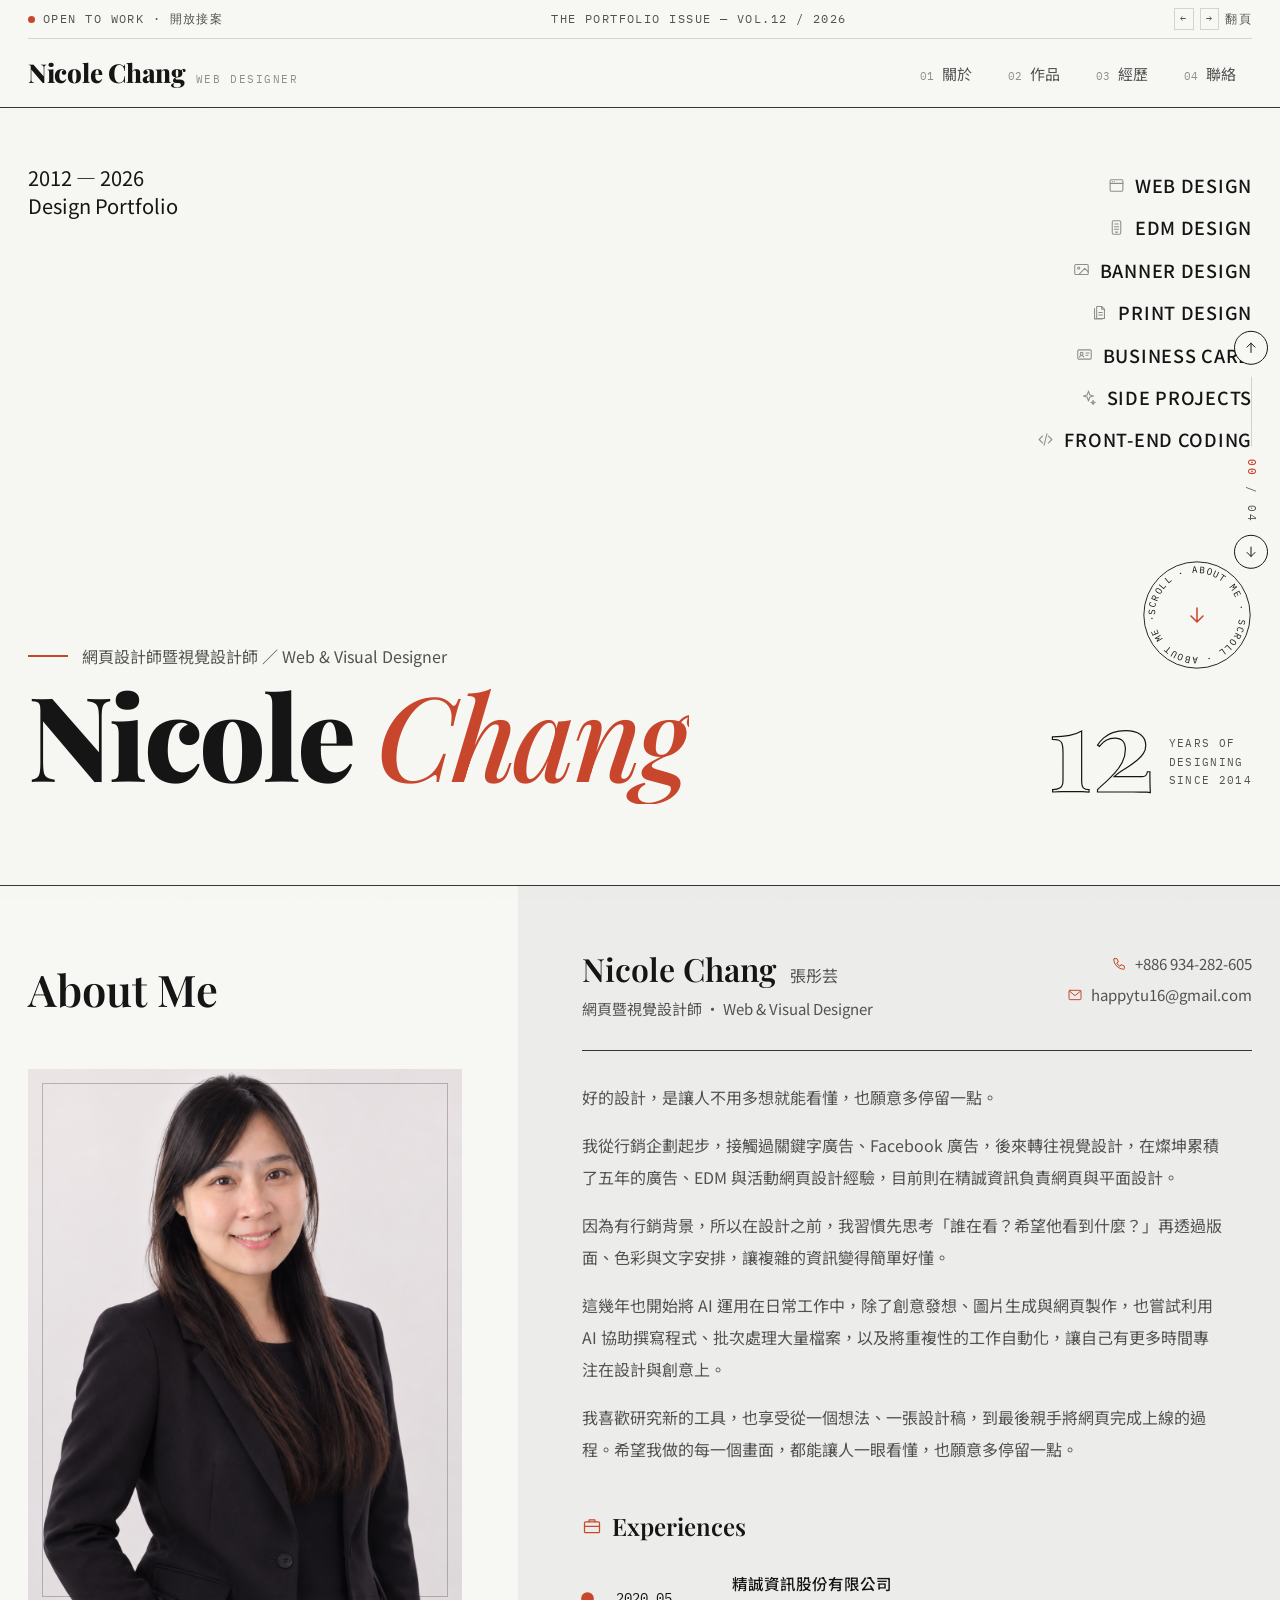
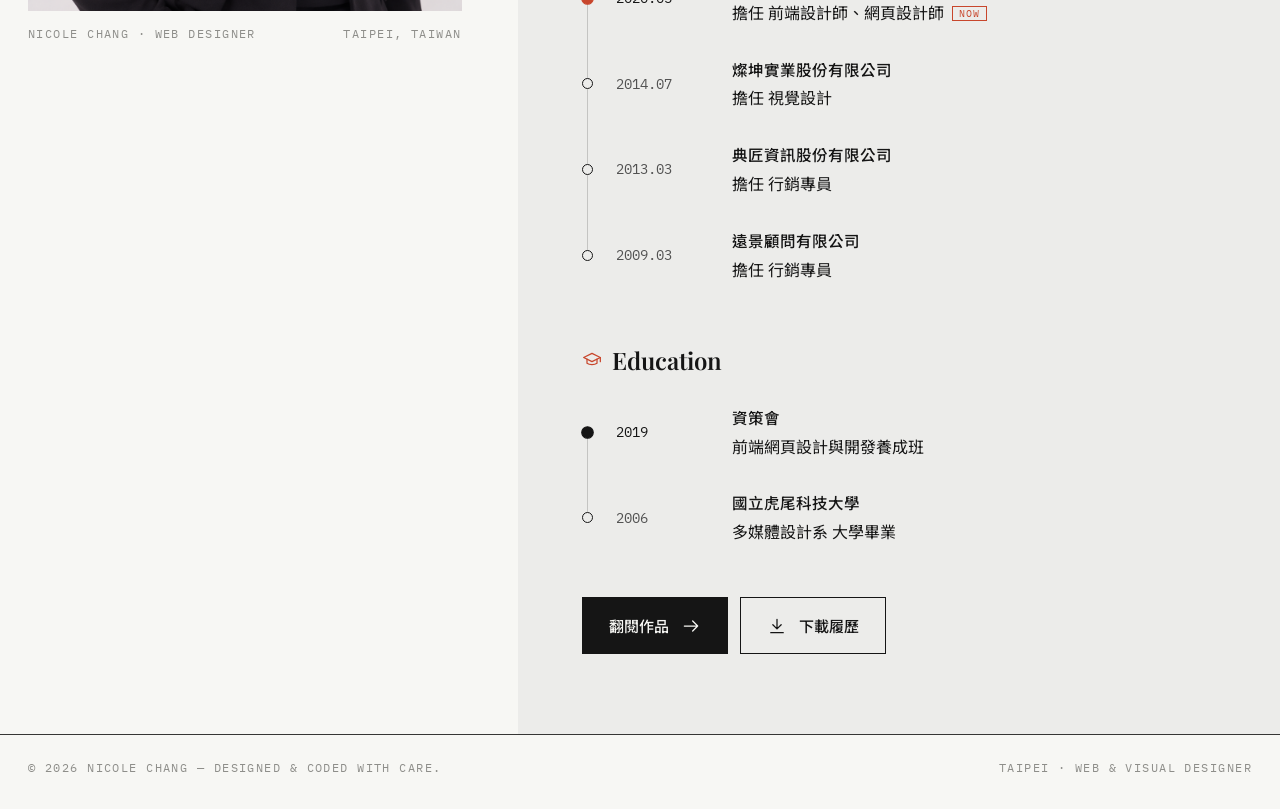
==== commit eb9df490: "露營 Banner 系列：年份改為 2020，客戶改為自由接案 Co-Authored-By: Claude Opus 5.5 <noreply@anthropic.com>" ====
--- a/index.html
+++ b/index.html
@@ -578,13 +578,13 @@
     bg:"為行銷團隊設計可重複使用的社群貼文模板，讓非設計人員也能快速產出一致的視覺。",
     points:["建立 6 種版型，因應不同資訊量","色彩依課程類別對應","提供 Canva 模板與使用規範"],
     result:[["6 款","模板版型"],["-60%","製作時間"]] },
-  { type:"banner", tone:"accent", title:"露營用品與親子露營活動 Banner 系列", year:"2019",
+  { type:"banner", tone:"accent", title:"露營用品與親子露營活動 Banner 系列", year:"2020",
     cover:["images/camping/d-970x250.jpg","images/camping/b-970x250.jpg"],
     sets:[
       {name:"A · 韓國自動快速帳（商品銷售）",files:["images/camping/d-970x250.jpg","images/camping/d-640x360.jpg","images/camping/d-300x250.jpg","images/camping/d-320x50.gif"]},
       {name:"B · 親子露營活動（痛點訴求）",files:["images/camping/b-970x250.jpg","images/camping/b-640x360.jpg","images/camping/b-300x250.jpg","images/camping/b-320x50.gif"]},
       {name:"C · 親子露營活動（KOL 揪團）",files:["images/camping/c-640x360.jpg","images/camping/c-300x250.jpg","images/camping/c-320x50.gif"]}],
-    client:"露營用品與親子露營活動", role:"廣告文案、主視覺設計、多尺寸延展、GIF 動畫", tools:"Photoshop",
+    client:"自由接案", role:"廣告文案、主視覺設計、多尺寸延展、GIF 動畫", tools:"Photoshop",
     bg:"露營主題的數位廣告素材，一組推廣韓國自動快速帳商品，兩組招募南澳親子露營活動。每組都要延展成 970×250、640×360、300×250 與 320×50 等常見版位，在不同大小的版面裡維持同樣的主訊息與辨識度。",
     points:["快速帳以「1 秒速開」大字斜體搭配速度感，直接點出商品最大賣點，再用綠色標籤條補充「5~6 人、2 門 2 窗、防水透氣」等規格","親子露營 B 版用「週末人擠人，帶孩子去哪放電？」等提問切入家長痛點，標題字以彩色描邊做出童趣感","親子露營 C 版以橘紅圓形徽章與擴音器圖示強調「KOL 揪團」，搭配山景與帳篷照片營造放空的氛圍","大尺寸保留完整文案與情境照片，小尺寸只留主標與按鈕，依版位重新排列而不是等比縮小","320×50 手機橫幅製作成 GIF，輪播 2～3 個畫面，在極小版位中分段傳達主標與行動按鈕"],
     result:[["3 組","廣告主題"],["11 張","多尺寸延展"]] },
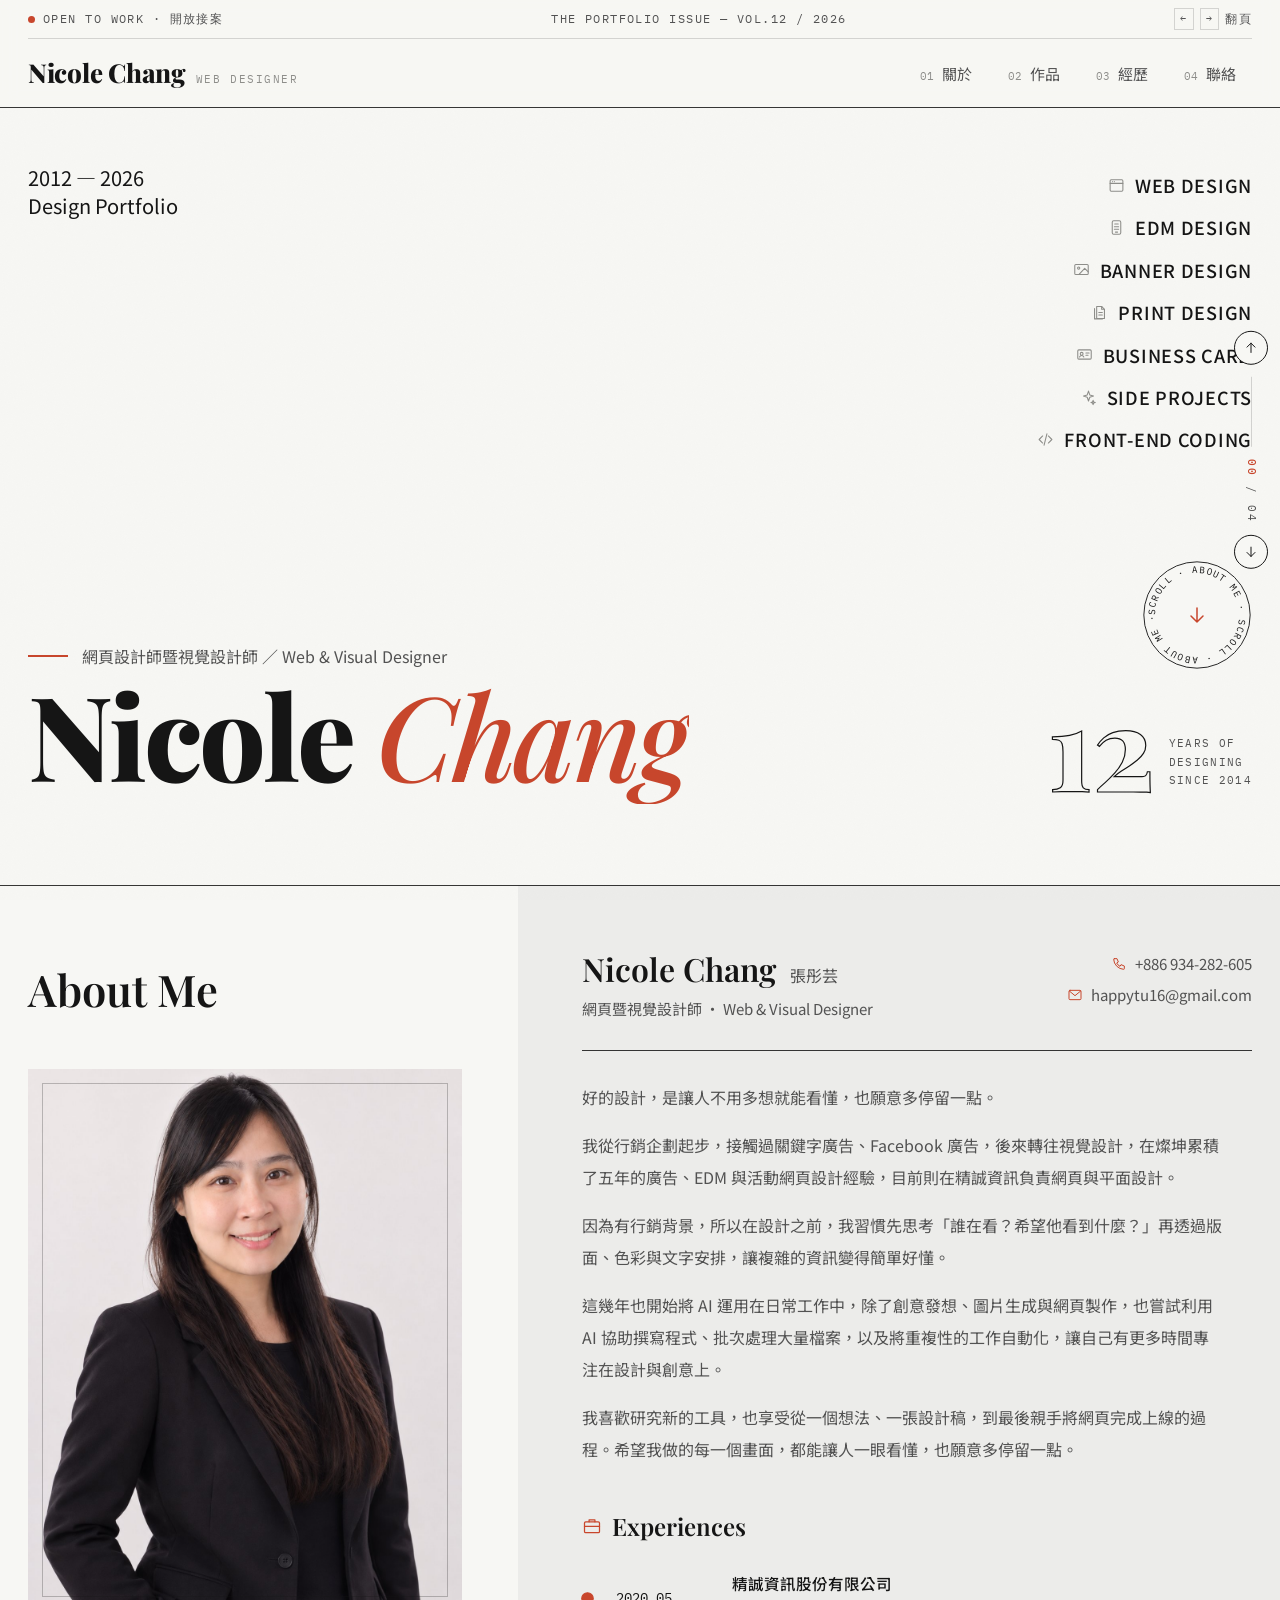
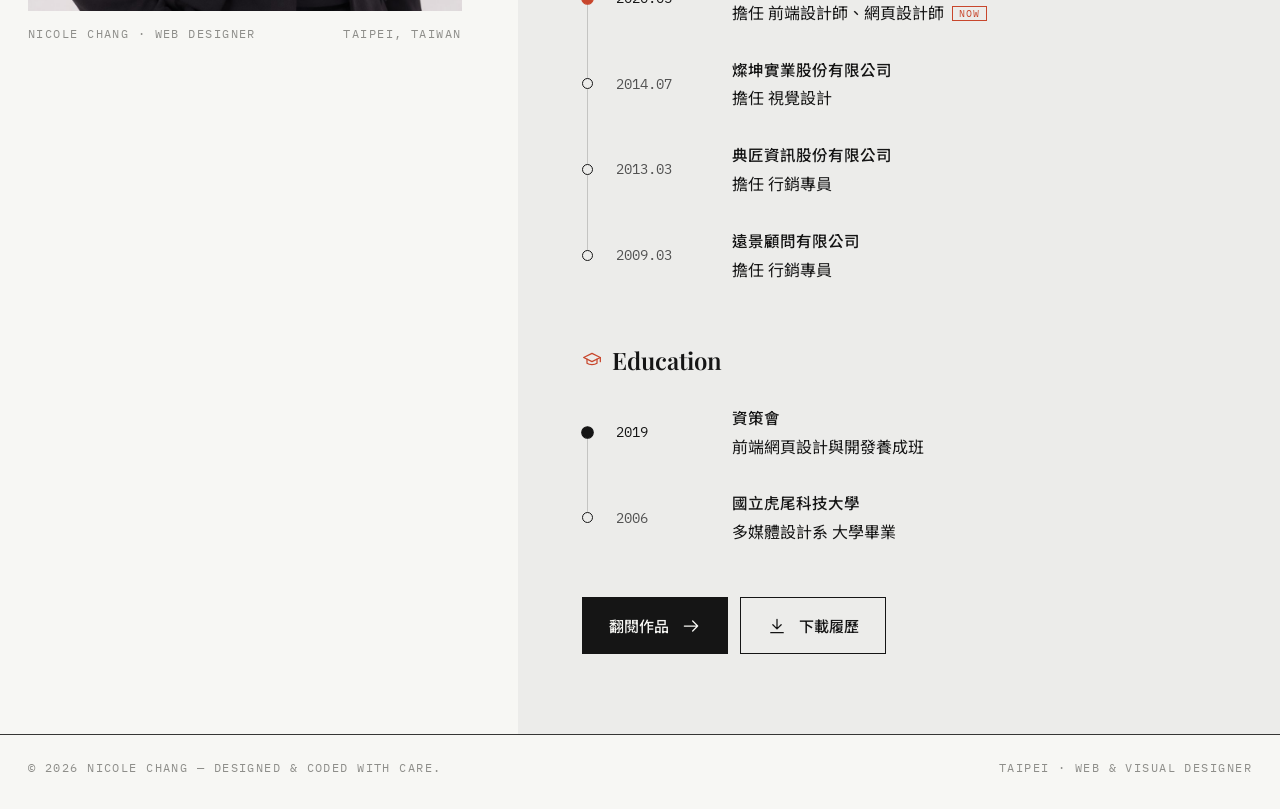
==== commit 63189909: "作品卡片圖改為完整顯示（修正 OSCP 被裁切）；全站圖片壓縮、個人照改為 JPG Co-Authored-By: Claude Opus 5.5 <noreply@anthropic.com>" ====
--- a/index.html
+++ b/index.html
@@ -18,7 +18,7 @@
 <link rel="preconnect" href="https://fonts.googleapis.com">
 <link rel="preconnect" href="https://fonts.gstatic.com" crossorigin>
 <link href="https://fonts.googleapis.com/css2?family=Noto+Sans+TC:wght@300;400;500;700&family=Noto+Serif+TC:wght@400;600;900&family=Playfair+Display:ital,wght@0,600;0,800;1,500&family=IBM+Plex+Mono:wght@400;500&display=swap" rel="stylesheet">
-<link rel="stylesheet" href="css/style.css">
+<link rel="stylesheet" href="css/style.css?v=20261126-3">
 </head>
 <body class="guide-off"><!-- 導覽員暫時關閉：移除 guide-off 即可恢復 -->
 
@@ -130,7 +130,7 @@
         <h2 class="hm-h rv">About Me</h2>
         <figure class="hm-photo rv">
           <div class="portrait-frame">
-            <img src="images/NicoleChang.png" alt="Nicole Chang 張彤芸 個人照">
+            <img src="images/NicoleChang.jpg" alt="Nicole Chang 張彤芸 個人照">
           </div>
           <figcaption class="caption"><span class="mono">Nicole Chang · Web Designer</span><span class="mono">Taipei, Taiwan</span></figcaption>
         </figure>
@@ -419,8 +419,10 @@
    有真實作品圖時，加上 img:"images/檔名.jpg" 就會取代示意圖
    ============================================================ */
 /* Banner、平面、名片、其他創作：點擊直接放大圖片（燈箱），不進內頁 */
-const LB_TYPES = ["banner","print","card","other"];
-/* 燈箱類作品若有 sets（多尺寸系列），改為進入詳細頁，展示所有尺寸 */
+/* 圖片類作品：沒有實際圖片（img）或多尺寸系列（sets）時先不顯示 */
+const IMG_TYPES = ["banner","print","card","other"];
+/* 只有名片點了直接開燈箱；Banner、平面設計、其他創作都進詳細頁，才看得到專案說明 */
+const LB_TYPES = ["card"];
 const isLB = w => LB_TYPES.includes(w.type) && !w.sets;
 const WORKS = [
   { type:"web", hidden:true, tone:"ink", title:"國際資安認證課程形象網站", year:"2025",
@@ -588,6 +590,19 @@
     bg:"露營主題的數位廣告素材，一組推廣韓國自動快速帳商品，兩組招募南澳親子露營活動。每組都要延展成 970×250、640×360、300×250 與 320×50 等常見版位，在不同大小的版面裡維持同樣的主訊息與辨識度。",
     points:["快速帳以「1 秒速開」大字斜體搭配速度感，直接點出商品最大賣點，再用綠色標籤條補充「5~6 人、2 門 2 窗、防水透氣」等規格","親子露營 B 版用「週末人擠人，帶孩子去哪放電？」等提問切入家長痛點，標題字以彩色描邊做出童趣感","親子露營 C 版以橘紅圓形徽章與擴音器圖示強調「KOL 揪團」，搭配山景與帳篷照片營造放空的氛圍","大尺寸保留完整文案與情境照片，小尺寸只留主標與按鈕，依版位重新排列而不是等比縮小","320×50 手機橫幅製作成 GIF，輪播 2～3 個畫面，在極小版位中分段傳達主標與行動按鈕"],
     result:[["3 組","廣告主題"],["11 張","多尺寸延展"]] },
+  { type:"print", tone:"stone", title:"課程燈箱海報系列", year:"2023–2025", img:"images/lightbox/corridor.jpg",
+    installation:true,
+    posters:[
+      {src:"images/lightbox/pmi-pba.jpg",title:"PMI-PBA 國際商業分析師認證",year:"2023"},
+      {src:"images/lightbox/iso-14064.jpg",title:"ISO 14064 溫室氣體主導師／查證師班",year:"2025"},
+      {src:"images/lightbox/agile.jpg",title:"敏捷全方位學習系列課程",year:"2025"},
+      {src:"images/lightbox/pmi-x3.jpg",title:"PMI 三大黃金認證",year:"2025"},
+      {src:"images/lightbox/gen-z.jpg",title:"Z 世代入職攻略",year:"2023"},
+      {src:"images/lightbox/n8n.jpg",title:"n8n 從基礎到 AI 的學習路徑",year:"2025"}],
+    client:"恆逸教育訓練中心", role:"課程主視覺、資訊編排、海報設計", tools:"Photoshop、Illustrator",
+    bg:"為教育訓練空間製作直式課程海報，將認證課程、職涯學習與活動優惠帶入走廊展示情境。以醒目的主標與主視覺吸引目光，再透過分區編排呈現課程特色與學習路徑。",
+    points:["依課程主題建立各自的視覺語言：商業分析的人物與字體合成、永續課程的極地意象、敏捷管理的紫色資訊分區，以及 n8n 的職人工坊情境","直式版面以主標、核心訴求、課程資訊與 QR Code 分層，讓讀者先掌握主題，再閱讀細節","透過圖示、課程卡片與對照表整理資訊，在同一展示比例下呈現不同內容密度"],
+    result:[["6 張","直式課程海報"],["實景","走廊燈箱展示"]] },
   { type:"print", tone:"accent", title:"課程溫度計活動 DM", year:"2024", img:"images/thermometer-flyer.jpg",
     client:"恆逸教育訓練中心", role:"活動視覺、標題字設計、資訊圖表、排版", tools:"Illustrator、Photoshop",
     bg:"公開近三年各類課程修課人次排行的雙面 A4 活動 DM，同時搭配分享抽課程禮券活動。要讓讀者一眼看懂「哪些課程最熱門」，並清楚知道參加活動的步驟。",
@@ -613,7 +628,15 @@
   { type:"card", tone:"ink", title:"旭呈資訊 企業名片設計", year:"2023", img:"images/card-it-company.jpg",
     client:"旭呈資訊", role:"名片設計（姓名與聯絡資訊已做隱私處理）", tools:"Illustrator" },
   { type:"other", tone:"accent", title:"LINE 官方帳號圖文選單設計", year:"2023", img:"images/line-richmenu.jpg",
-    client:"餐飲品牌", role:"圖文選單設計、圖示繪製", tools:"Illustrator" },
+    client:"餐飲品牌", role:"圖文選單設計、圖示繪製", tools:"Illustrator",
+    bg:"餐飲品牌 LINE 官方帳號的圖文選單，固定顯示在聊天室下方。顧客最常做的三件事是點餐、看優惠和查詢訂單，選單要讓人一眼找到入口，並延續品牌溫暖、懷舊的風格。",
+    points:["選單只放「點餐、優惠、查詢」三個最常用的功能，等寬三欄排列，手指點選範圍夠大","每個功能都搭配自繪線條圖示：手指點手機、手托優惠章、放大鏡查文件，不看文字也能辨識","米黃底色搭配咖啡色線條、虛線邊框與豆子圖案，呈現餐飲品牌的溫暖手作感","圖示與文字使用同一個咖啡色，只在重點處點綴橘黃色，維持畫面乾淨"],
+    result:[["3 個","主要功能入口"],["1 套","自繪圖示"]] },
+  { type:"other", tone:"accent", title:"口袋行動電源 包裝設計", year:"2025", img:"images/powerbank-packaging.jpg",
+    client:"自由接案", role:"包裝設計、展開圖排版、多語系規格編排", tools:"Illustrator、Photoshop",
+    bg:"Monday X Blue 4900mAh 口袋行動電源的彩盒包裝，規格表需同時列出 USB-C 與 Lightning 共三種型號，銷售對象包含日本與台灣市場。要在小小的盒面上放進中、日、英三語的規格、內容物與法規標示，同時讓商品在貨架上一眼被看見。",
+    points:["正面以大面積商品去背圖搭配「Lightweight Pocket Power Bank」標題，4900mAh 容量與 USB-C 型號用圓形標籤獨立強調","盒身上半部米白、下半部珊瑚橘斜切分色，讓品牌 Logo 與商品名稱分屬不同區塊，視覺層次清楚","側面依「包裝內容物」整理中、日、英三語，背面規格表以兩欄對照排列，方便不同市場的消費者查找","Features 區塊用三句短文案說明支架、內建充電線與輕巧好攜帶三大賣點","條碼、產品型號、認證標章與製造商資訊集中在側面與底部，符合上架與檢驗需求","依實際盒型繪製展開圖，標出裁切線、摺線與插舌位置，可直接交付印刷"],
+    result:[["3 語","中・日・英規格資訊"],["3 款","型號規格整合"]] },
   { type:"card", tone:"ink", title:"個人品牌名片設計", year:"2026", name:"Nicole Chang", job:"Web Designer", mark:"N",
     client:"個人品牌", role:"品牌識別、名片設計", tools:"Illustrator、Photoshop",
     bg:"為自己設計的個人名片，要和作品集網站維持一致的視覺語言，讓對方拿到名片時就能聯想到網站。",
@@ -644,7 +667,7 @@
     bg:"旅行時拍攝的照片與短片，並為每支影片設計統一風格的封面，練習用影像說故事。",
     points:["統一的調色風格，讓一系列照片看起來是同一本相簿","封面標題固定在相同位置，形成可辨識的系列感","從拍攝、剪輯到封面設計一手包辦"],
     result:[["○○ 支","Vlog 作品（請填入）"],["1 套","封面版型系統"]] }
-].filter(w=>!w.hidden&&!(LB_TYPES.includes(w.type)&&!w.img&&!w.sets)); /* hidden:true 的作品不顯示；燈箱類作品沒有實際圖片（img）也先不顯示，補上圖片即會出現 */
+].filter(w=>!w.hidden&&!(IMG_TYPES.includes(w.type)&&!w.img&&!w.sets)); /* hidden:true 的作品不顯示；燈箱類作品沒有實際圖片（img）也先不顯示，補上圖片即會出現 */
 const CAT = { web:["網站設計","i-web"], edm:["一頁式 EDM","i-edm"], banner:["Banner 設計","i-banner"], print:["平面設計","i-print"], card:["名片設計","i-card"], ai:["AI 流程優化","i-flow"], other:["其他創作","i-sparkle"] };
 const TONE = { ink:["#151515","#f7f7f4"], accent:["#c8462c","#f7f7f4"], stone:["#d6d6d2","#151515"] };
 const PAGES = ["home","about","works","experience","contact"];
@@ -710,8 +733,8 @@
 const workNo=i=>{const t=WORKS[i].type;return curFilter==="all"||curFilter!==t?i+1:WORKS.slice(0,i+1).filter(w=>w.type===t).length};
 const grid=document.getElementById("worksGrid");
 grid.innerHTML=WORKS.map((w,i)=>`
-  <a class="work rv ${w.feature?"feature":""}" href="${isLB(w)?w.img:"#work-"+(i+1)}" ${isLB(w)?`data-lb="${i}" data-cursor="放大看"`:"data-cursor"} data-type="${w.type}">
-    <div class="fig">${mockup(w)}</div>
+  <a class="work rv ${w.feature?"feature":""}" href="${isLB(w)?w.img:"#work-"+(i+1)}" ${isLB(w)?`data-lb="${i}" data-cursor="放大看"`:`data-cursor="${w.sets?"看全部尺寸":""}"`} data-type="${w.type}">
+    <div class="fig">${mockup(w)}${w.sets?`<span class="fig-badge mono">${w.sets.reduce((n,s)=>n+s.files.length,0)} 種尺寸</span>`:""}</div>
     <div class="meta"><span class="no">${pad(i+1)}</span><div><h3>${w.title}</h3><div class="cat">${ic(CAT[w.type][1])}${CAT[w.type][0]}</div></div><span class="yr">${w.year}</span></div>
   </a>`).join("");
 document.querySelectorAll("#filters button").forEach(b=>{
@@ -779,16 +802,28 @@
       <div>${ic("i-tool")}<span><small class="mono">Tools</small><b>${w.tools}</b></span></div>
       <div>${ic("i-clock")}<span><small class="mono">Year</small><b>${w.year}</b></span></div>
     </div>
-    ${w.cs?caseHTML(w):`${w.shots?shotsHTML(w):w.sets?setsHTML(w):`<div class="d-fig rv ${w.img?"is-img":""}">${mockup(w)}</div>`}
+    ${w.cs?caseHTML(w):`${w.installation?installationHTML(w,i):w.shots?shotsHTML(w):w.sets?setsHTML(w):w.img?`<button type="button" class="d-fig rv is-img" data-zoom="${i}" data-cursor="放大看" aria-label="放大檢視：${w.title}">${mockup(w)}</button>`:`<div class="d-fig rv">${mockup(w)}</div>`}
     <div class="d-body">
-      <section class="rv"><h4><span>01</span>專案背景</h4><p>${w.bg}</p></section>
-      <section class="rv"><h4><span>02</span>設計策略</h4><ul>${w.points.map(x=>`<li>${x}</li>`).join("")}</ul></section>
-      <section class="rv"><h4><span>03</span>成果</h4><div class="res">${w.result.map(r=>`<div><b>${r[0]}</b><small>${r[1]}</small></div>`).join("")}</div></section>
+      ${w.bg?`<section class="rv"><h4><span>01</span>專案背景</h4><p>${w.bg}</p></section>`:""}
+      ${w.points?`<section class="rv"><h4><span>02</span>設計策略</h4><ul>${w.points.map(x=>`<li>${x}</li>`).join("")}</ul></section>`:""}
+      ${w.result?`<section class="rv"><h4><span>03</span>成果</h4><div class="res">${w.result.map(r=>`<div><b>${r[0]}</b><small>${r[1]}</small></div>`).join("")}</div></section>`:""}
     </div>`}
     <nav class="d-nav rv">
       <a href="#work-${pi}"><small class="mono">${ic("i-arrow-l","width:14px;height:14px")}Previous</small><b>${p.title}</b></a>
       <a href="#work-${ni}"><small class="mono">Next ${ic("i-arrow","width:14px;height:14px")}</small><b>${n.title}</b></a>
     </nav>`;
+}
+
+function installationHTML(w,i){
+  return `<section class="installation rv" aria-label="燈箱實景與海報作品">
+    <figure class="installation-scene">
+      <img src="${w.img}" alt="恆逸教育訓練中心走廊的直式課程燈箱展示實景">
+      <svg class="installation-pointer" viewBox="0 0 1600 900" aria-hidden="true"><defs><marker id="poster-pointer" markerWidth="10" markerHeight="10" refX="8" refY="5" orient="auto"><path d="M1 1L8 5L1 9"/></marker></defs><path d="M1390 590H1320L1200 390" marker-end="url(#poster-pointer)"/></svg>
+      <figcaption class="installation-label">課程燈箱海報<span>走廊展示實景</span></figcaption>
+    </figure>
+    <p class="installation-note">上圖為現場展示情境；下方為不同檔期的海報設計稿。</p>
+    <div class="poster-gallery">${w.posters.map(p=>`<figure><button type="button" data-zoom="${i}" data-zoom-src="${p.src}" data-zoom-title="${p.title}" aria-label="放大檢視：${p.title}" data-cursor="放大看"><img src="${p.src}" alt="${p.title}完整海報設計" loading="lazy" decoding="async"></button><figcaption><small class="mono">${p.year}</small><b>${p.title}</b><span>點擊放大檢視</span></figcaption></figure>`).join("")}</div>
+  </section>`;
 }
 
 function demoHTML(d){
@@ -1005,20 +1040,21 @@
 
 /* ===== lightbox ===== */
 const lb=document.getElementById("lb"),lbImg=document.getElementById("lbImg"),lbStage=document.getElementById("lbStage");
-let lbList=[],lbPos=0,lbLast=null;
+let lbList=[],lbPos=0,lbLast=null,lbAsset=null;
 function lbShow(){
   const w=WORKS[lbList[lbPos]];
   lb.classList.remove("zoom");
-  lbImg.src=w.img;lbImg.alt=w.title;
-  document.getElementById("lbTitle").textContent=w.title;
+  lbImg.src=lbAsset?lbAsset.src:w.img;lbImg.alt=lbAsset?lbAsset.title:w.title;
+  document.getElementById("lbTitle").textContent=lbAsset?lbAsset.title:w.title;
   document.getElementById("lbMeta").textContent=`${w.client}｜${w.year}｜${w.role}`;
   document.getElementById("lbCount").textContent=`${pad(lbPos+1)} / ${pad(lbList.length)}`;
   lb.classList.toggle("single",lbList.length<2);
 }
-function lbOpen(i){
+function lbOpen(i,asset=null){
+  lbAsset=asset;
   /* 左右切換：目前列表中看得到的燈箱作品 */
   lbList=[...grid.querySelectorAll(".work[data-lb]:not(.hide)")].map(el=>+el.dataset.lb);
-  if(!lbList.includes(i))lbList=[i];
+  if(asset||!lbList.includes(i))lbList=[i];
   lbPos=lbList.indexOf(i);lbLast=document.activeElement;
   lbShow();lb.hidden=false;void lb.offsetWidth;lb.classList.add("open");
   document.documentElement.style.overflow="hidden";cur.classList.remove("show");
@@ -1033,6 +1069,10 @@
 grid.addEventListener("click",e=>{
   const a=e.target.closest("[data-lb]");if(!a||e.metaKey||e.ctrlKey)return;
   e.preventDefault();lbOpen(+a.dataset.lb);
+});
+/* 詳細頁的作品圖：點了放大檢視 */
+document.getElementById("detail").addEventListener("click",e=>{
+  const z=e.target.closest("[data-zoom]");if(z)lbOpen(+z.dataset.zoom,z.dataset.zoomSrc?{src:z.dataset.zoomSrc,title:z.dataset.zoomTitle}:null);
 });
 document.getElementById("lbX").onclick=lbClose;
 document.getElementById("lbPrev").onclick=()=>lbStep(-1);
--- a/css/style.css
+++ b/css/style.css
@@ -472,12 +472,38 @@
 .d-fig .phone{width:24%;height:118%;transform:translateY(8%) rotate(-3deg)}
 .work .fig img,.d-fig img{position:absolute;inset:0;width:100%;height:100%;object-fit:cover}
 .d-fig img{object-fit:contain;background:var(--paper-2)}
+/* 作品卡片：非 4:3 的作品圖（如 OSCP 3:2）完整顯示、不裁切 */
+.work .fig>img{object-fit:contain}
 .d-fig .mk{padding:5% 10%}
 .d-fig.is-img{aspect-ratio:4/3}
 /* 多尺寸 Banner：列表卡片（兩個代表排版） */
 .mk.bn-cover{flex-direction:column;justify-content:center;gap:6%;padding:8%}
 .work .fig .mk.bn-cover img{position:static;inset:auto;height:auto;object-fit:contain;box-shadow:0 10px 24px -14px rgba(0,0,0,.45)}
 .mk.bn-cover img{width:100%}
+/* 多尺寸作品：卡片角落的尺寸數量標籤 */
+.fig-badge{position:absolute;top:12px;left:12px;z-index:2;background:var(--ink);color:var(--paper);font-size:11px;letter-spacing:.04em;padding:5px 9px}
+/* 詳細頁單張作品圖：可點擊放大 */
+button.d-fig{display:block;width:100%;border:0;padding:0;font:inherit;cursor:zoom-in}
+button.d-fig:focus-visible{outline:2px solid var(--accent);outline-offset:4px}
+.installation{margin:48px 0 64px}
+.installation-scene{position:relative;aspect-ratio:16/9;overflow:hidden;background:var(--paper-2)}
+.installation-scene>img{display:block;width:100%;height:100%;object-fit:cover}
+.installation-pointer{position:absolute;inset:0;width:100%;height:100%;pointer-events:none;filter:drop-shadow(0 1px 3px #151515)}
+.installation-pointer path{fill:none;stroke:#fff;stroke-width:3;stroke-linecap:round;stroke-linejoin:round}
+.installation-label{position:absolute;right:4%;top:64%;padding:12px 18px;background:var(--ink);color:var(--paper);font-size:clamp(14px,1.7vw,22px);font-weight:700;line-height:1.5}
+.installation-label span{display:block;font-size:12px;font-weight:400;letter-spacing:.08em}
+.installation-note{margin:14px 0 32px;color:var(--ink-3);font-size:14px}
+.poster-gallery{display:grid;grid-template-columns:repeat(3,minmax(0,1fr));gap:40px 24px}
+.poster-gallery figure{min-width:0}
+.poster-gallery button{display:block;width:100%;padding:0;border:1px solid var(--hair);background:var(--paper-2);cursor:zoom-in}
+.poster-gallery button:focus-visible{outline:2px solid var(--accent);outline-offset:4px}
+.poster-gallery img{display:block;width:100%;height:auto;aspect-ratio:9/16;object-fit:contain}
+.poster-gallery figcaption{padding-top:14px;border-top:1px solid var(--hair);margin-top:14px}
+.poster-gallery figcaption small{color:var(--accent);font-size:12px}
+.poster-gallery figcaption b{display:block;margin:6px 0;font-size:16px;line-height:1.5}
+.poster-gallery figcaption span{font-size:13px;color:var(--ink-3)}
+@media(max-width:700px){.poster-gallery{grid-template-columns:repeat(2,minmax(0,1fr));gap:28px 16px}.installation-label{padding:6px 10px;right:3%}.installation-label span{font-size:10px}}
+@media(max-width:420px){.poster-gallery{grid-template-columns:1fr}}
 /* 多尺寸 Banner：詳細頁所有尺寸 */
 .bsets{display:grid;grid-template-columns:minmax(0,1fr);gap:48px;margin:48px 0 64px}
 .bset{min-width:0}
